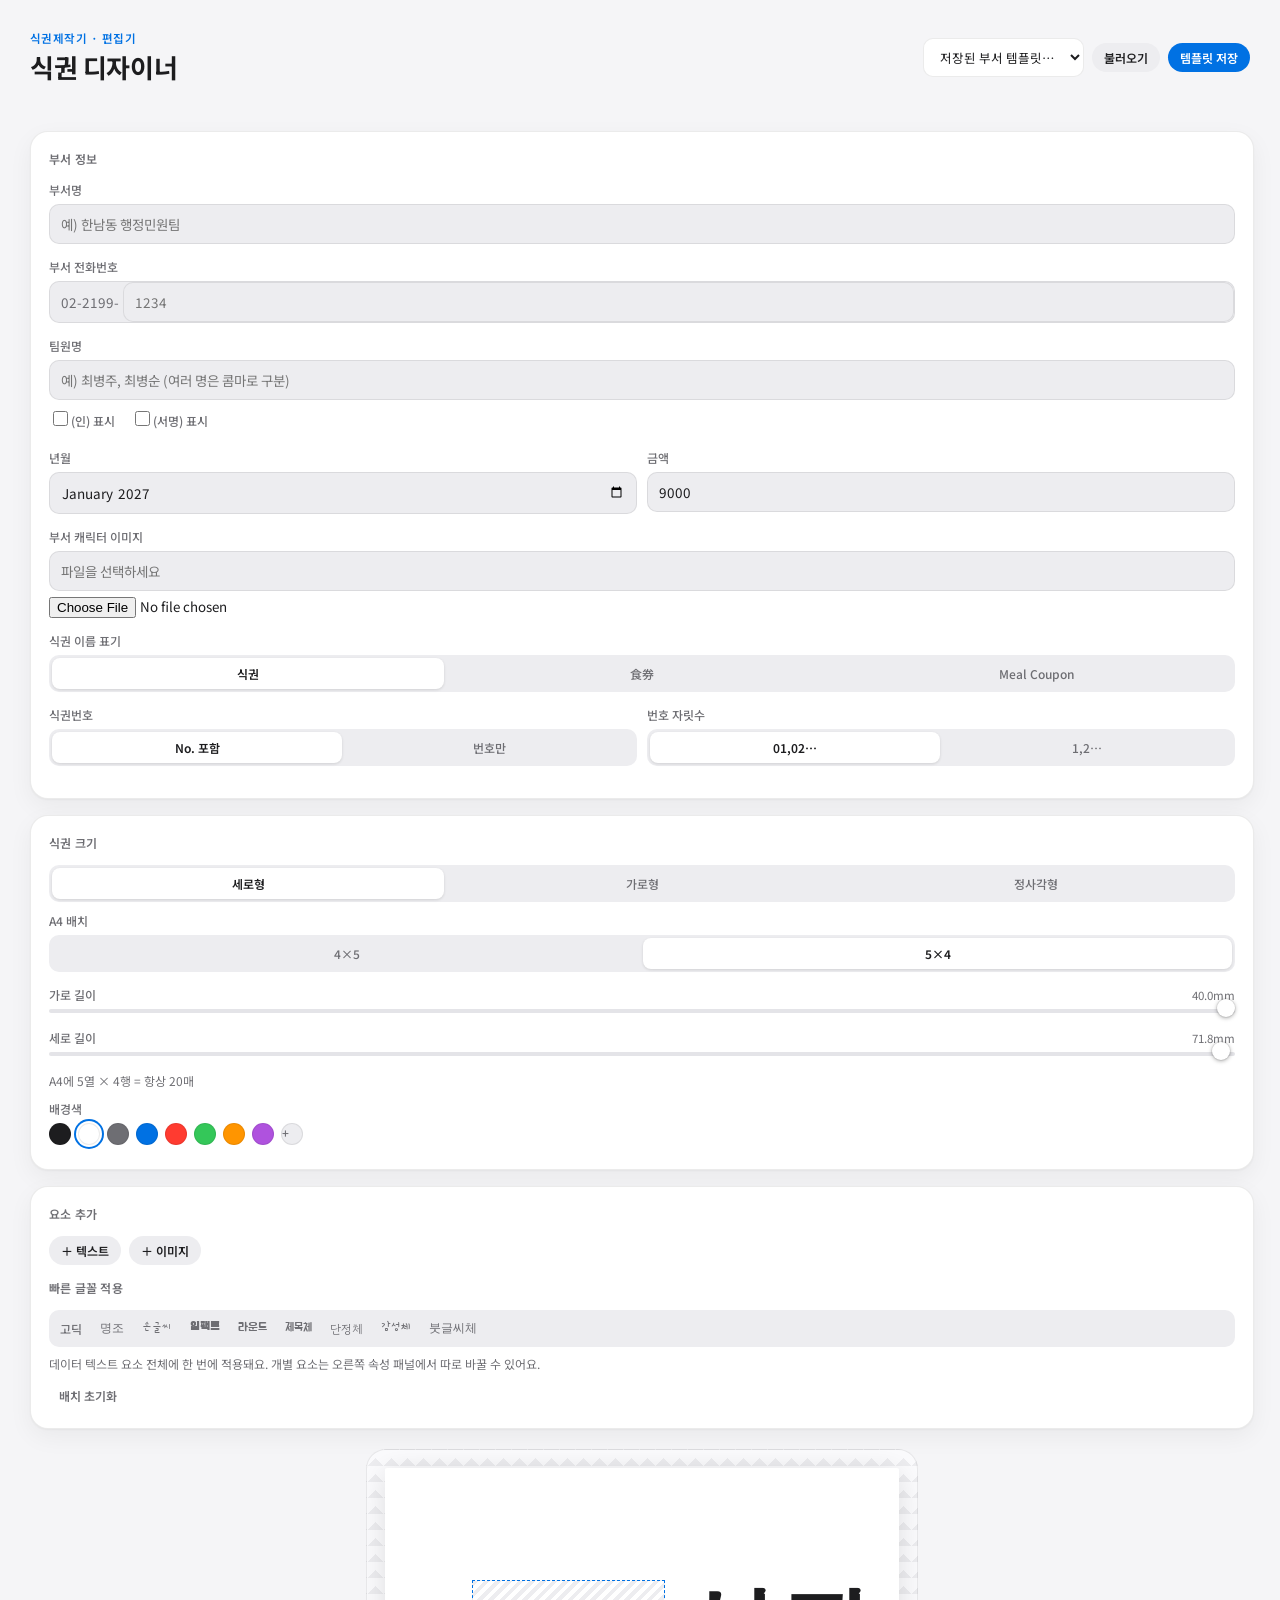
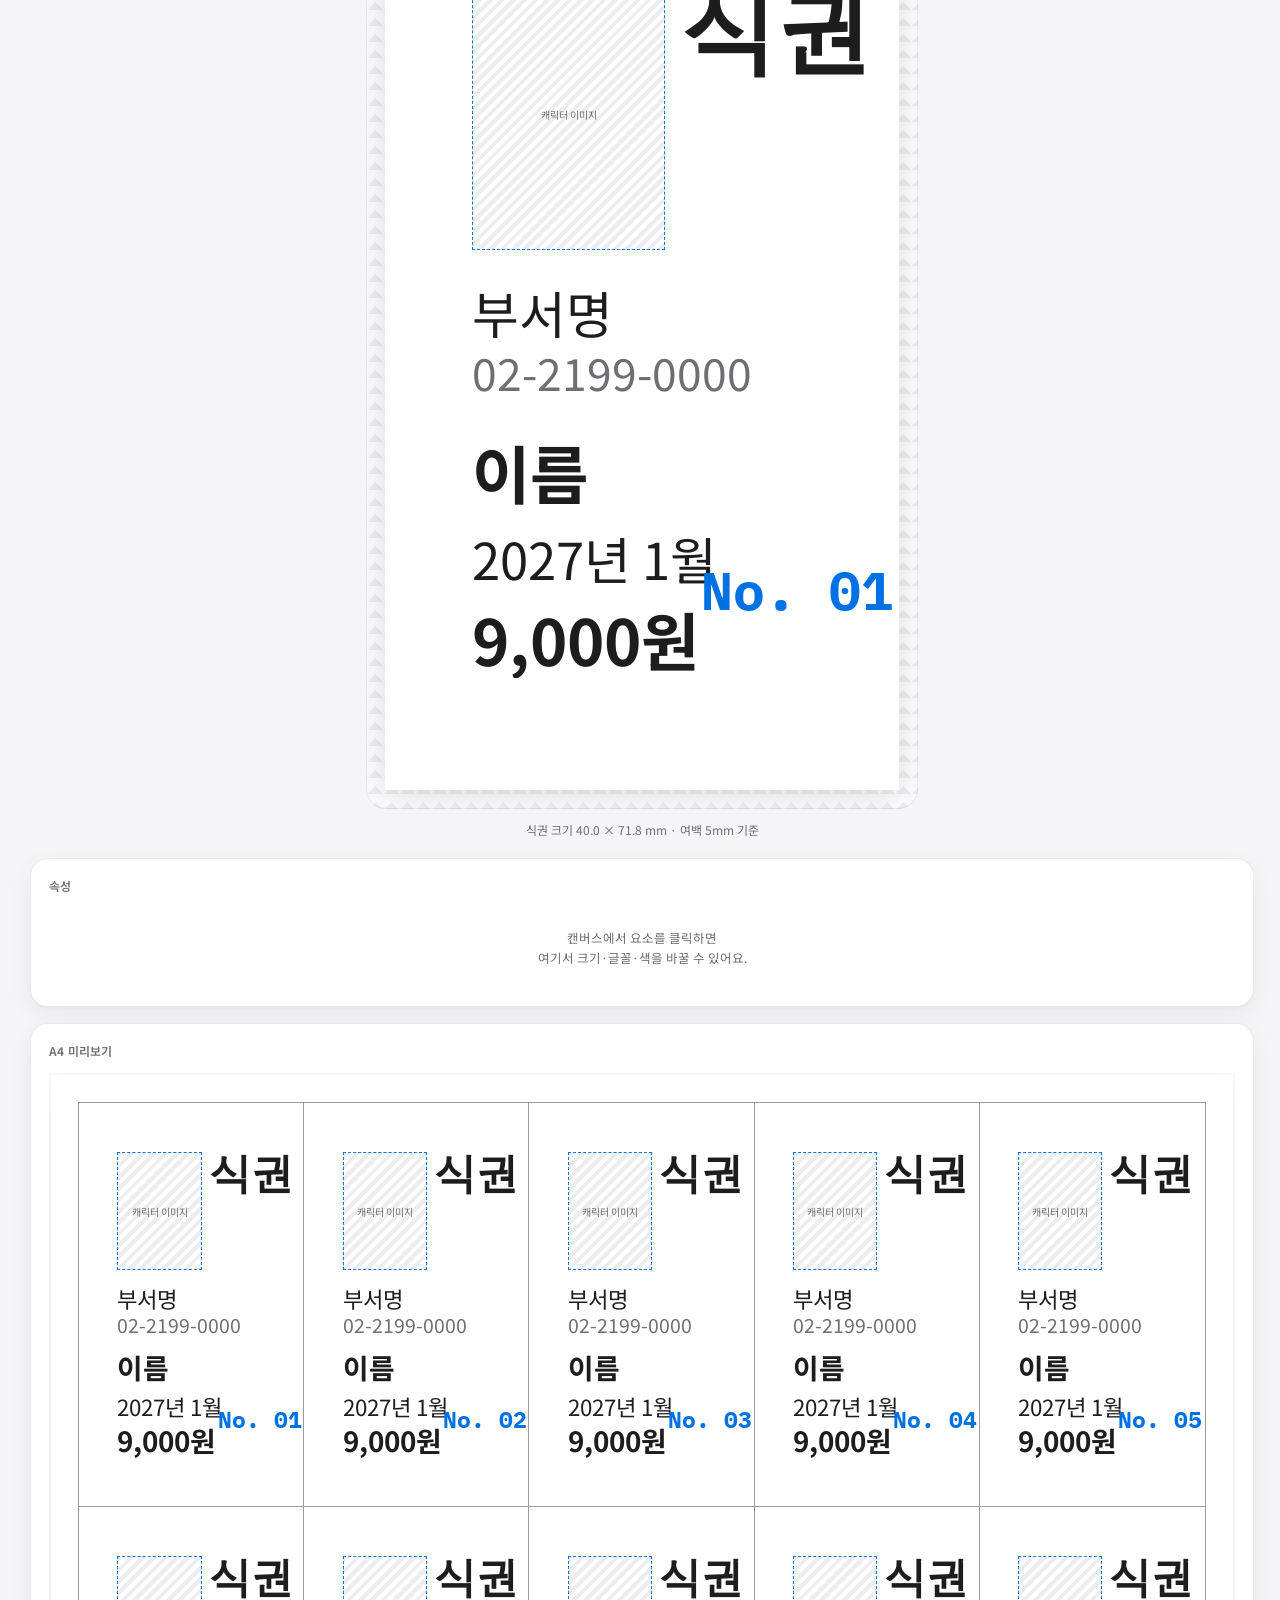
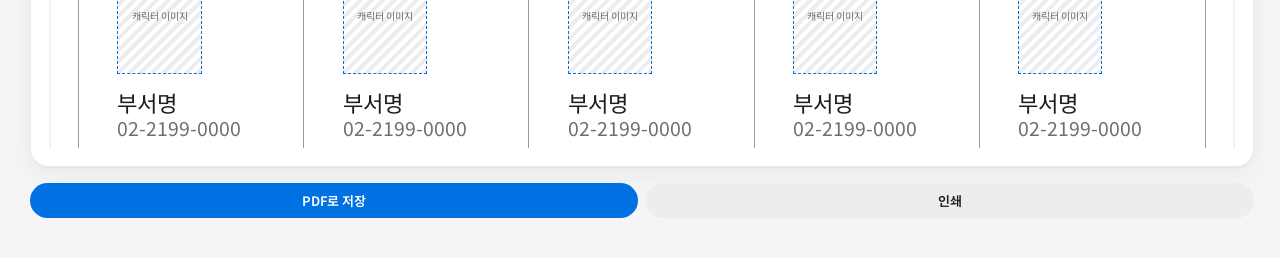
==== coupon-editor/index.html @ 990ec453 "Rename editor_6.html to coupon-editor/index.html" ====
<title>식권 디자이너</title>
<style>
  :root{
    --bg:#F5F5F7;
    --surface:#FFFFFF;
    --surface-2:#FBFBFD;
    --fill:#EDEDF0;
    --fill-2:#E4E4E8;
    --text:#1D1D1F;
    --text-secondary:#6E6E73;
    --border:rgba(0,0,0,0.08);
    --accent:#0071E3;
    --accent-2:#0077ED;
    --danger:#FF3B30;
    --canvas-bg:#FFFFFF;
    --shadow-card: 0 1px 2px rgba(0,0,0,.04), 0 8px 24px rgba(0,0,0,.05);
    --shadow-canvas: 0 4px 30px rgba(0,0,0,.12);
  }
  @media (prefers-color-scheme: dark){
    :root:not([data-theme="light"]){
      --bg:#000000; --surface:#1C1C1E; --surface-2:#161618;
      --fill:#2C2C2E; --fill-2:#3A3A3C;
      --text:#F5F5F7; --text-secondary:#98989D;
      --border:rgba(255,255,255,0.1);
      --accent:#2997FF; --accent-2:#409CFF;
      --canvas-bg:#F4F1E4;
      --shadow-card: 0 1px 2px rgba(0,0,0,.3), 0 8px 24px rgba(0,0,0,.4);
      --shadow-canvas: 0 4px 30px rgba(0,0,0,.5);
    }
  }
  :root[data-theme="dark"]{
    --bg:#000000; --surface:#1C1C1E; --surface-2:#161618;
    --fill:#2C2C2E; --fill-2:#3A3A3C;
    --text:#F5F5F7; --text-secondary:#98989D;
    --border:rgba(255,255,255,0.1);
    --accent:#2997FF; --accent-2:#409CFF;
    --canvas-bg:#F4F1E4;
    --shadow-card: 0 1px 2px rgba(0,0,0,.3), 0 8px 24px rgba(0,0,0,.4);
    --shadow-canvas: 0 4px 30px rgba(0,0,0,.5);
  }
  *{ box-sizing:border-box; }
  body{
    background:var(--bg); color:var(--text);
    font-family:-apple-system,BlinkMacSystemFont,"SF Pro Text","Apple SD Gothic Neo","Noto Sans KR",sans-serif;
    font-size:14px; -webkit-font-smoothing:antialiased;
  }
  button{ font-family:inherit; cursor:pointer; border:none; background:none; color:inherit; }
  input, select{ font-family:inherit; }
  ::selection{ background:var(--accent); color:#fff; }

  .app{ max-width:1360px; margin:0 auto; padding:22px 22px 32px; }

  .topbar{
    display:flex; align-items:center; justify-content:space-between;
    gap:16px; flex-wrap:wrap; padding-bottom:20px; margin-bottom:26px;
  }
  .brandline .kicker{
    font-size:11.5px; font-weight:600; letter-spacing:.04em; color:var(--accent); text-transform:uppercase;
  }
  .brandline h1{
    font-size:26px; margin:2px 0 0; font-weight:700; letter-spacing:-0.015em;
  }
  .tpl-controls{ display:flex; gap:8px; align-items:center; flex-wrap:wrap; }
  .tpl-controls select{
    border:1px solid var(--border); background:var(--surface); color:var(--text);
    border-radius:10px; padding:8px 12px; font-size:12.5px;
  }

  .btn{
    border-radius:980px; padding:8px 16px; font-size:13px; font-weight:600;
    background:var(--fill); color:var(--text); transition:opacity .15s, background .15s;
  }
  .btn:hover{ background:var(--fill-2); }
  .btn.primary{ background:var(--accent); color:#fff; }
  .btn.primary:hover{ background:var(--accent-2); }
  .btn.small{ padding:6px 12px; font-size:12px; }
  .btn.subtle{ background:transparent; color:var(--text-secondary); padding:6px 10px; }
  .btn.subtle:hover{ color:var(--text); background:var(--fill); }

  .layout{
    display:grid; grid-template-columns: 264px 1fr 480px; gap:20px; align-items:start;
  }
  @media (max-width: 1280px){ .layout{ grid-template-columns:1fr; } }

  .panel{
    background:var(--surface); border:1px solid var(--border); border-radius:18px;
    padding:18px; box-shadow:var(--shadow-card);
  }
  .panel + .panel{ margin-top:16px; }
  .panel h2{
    font-size:12px; letter-spacing:.02em; color:var(--text-secondary);
    margin:0 0 14px; font-weight:600;
  }
  .field{ margin-bottom:14px; }
  .field:last-child{ margin-bottom:0; }
  .field label{ display:block; font-size:12px; color:var(--text-secondary); margin-bottom:6px; font-weight:500; }
  .field .row-label{ display:flex; justify-content:space-between; align-items:baseline; }
  .field .row-label span.val{ font-size:11.5px; color:var(--text-secondary); font-variant-numeric:tabular-nums; }

  .field input[type=text], .field input[type=number], .field input[type=month], .field select{
    width:100%; border:1px solid var(--border); background:var(--fill);
    color:var(--text); border-radius:10px; padding:9px 11px; font-size:13.5px;
    outline:none;
  }
  .field input:focus, .field select:focus{ box-shadow:0 0 0 3px color-mix(in srgb, var(--accent) 30%, transparent); border-color:var(--accent); }
  .field input[type=color]{
    width:100%; height:34px; border:1px solid var(--border); border-radius:10px; padding:3px; background:var(--fill);
  }
  .field-row{ display:flex; gap:10px; }
  .field-row .field{ flex:1; }

  .phone-input{ display:flex; align-items:center; border:1px solid var(--border); background:var(--fill); border-radius:10px; overflow:hidden; }
  .phone-input .prefix{ padding:9px 4px 9px 11px; color:var(--text-secondary); font-size:13.5px; white-space:nowrap; }
  .phone-input input{ border:none; background:transparent; padding:9px 11px 9px 2px; font-size:13.5px; color:var(--text); outline:none; width:100%; }

  input[type=range]{
    -webkit-appearance:none; appearance:none; width:100%; height:4px; border-radius:2px;
    background:var(--fill-2); accent-color:var(--accent); margin:6px 0 2px;
  }
  input[type=range]::-webkit-slider-thumb{
    -webkit-appearance:none; width:18px; height:18px; border-radius:50%;
    background:#fff; box-shadow:0 1px 4px rgba(0,0,0,.35), 0 0 0 1px rgba(0,0,0,.06);
    cursor:pointer; margin-top:-7px;
  }
  input[type=range]::-moz-range-thumb{
    width:18px; height:18px; border-radius:50%; background:#fff; border:none;
    box-shadow:0 1px 4px rgba(0,0,0,.35), 0 0 0 1px rgba(0,0,0,.06); cursor:pointer;
  }

  .segmented{ display:inline-flex; background:var(--fill); border-radius:10px; padding:3px; gap:2px; width:100%; }
  .segmented .seg{
    flex:1; text-align:center; padding:7px 8px; border-radius:8px; font-size:12px;
    color:var(--text-secondary); font-weight:500; white-space:nowrap; cursor:pointer;
  }
  .checkbox-label{
    display:flex; align-items:center; gap:6px; font-size:12.5px; color:var(--text-secondary); cursor:pointer;
  }
  .checkbox-label input{ accent-color:var(--accent); width:15px; height:15px; cursor:pointer; }

  .swatch-row{ display:flex; gap:7px; flex-wrap:wrap; }
  .swatch{
    width:22px; height:22px; border-radius:50%; padding:0; cursor:pointer;
    border:1px solid var(--border); position:relative; flex-shrink:0;
  }
  .swatch.selected{ box-shadow:0 0 0 2px var(--surface), 0 0 0 4px var(--accent); }
  .swatch-transparent{
    background:
      linear-gradient(45deg, var(--fill-2) 25%, transparent 25%, transparent 75%, var(--fill-2) 75%) 0 0/10px 10px,
      linear-gradient(45deg, var(--fill-2) 25%, transparent 25%, transparent 75%, var(--fill-2) 75%) 5px 5px/10px 10px,
      var(--surface);
  }
  .swatch-more{
    display:flex; align-items:center; justify-content:center; background:var(--fill);
    color:var(--text-secondary); font-size:15px; font-weight:600; overflow:hidden;
  }
  .swatch-more input[type=color]{ position:absolute; inset:0; opacity:0; cursor:pointer; width:100%; height:100%; }
  .segmented .seg.active{ background:var(--surface); color:var(--text); font-weight:600; box-shadow:0 1px 3px rgba(0,0,0,.12); }
  .segmented.wrap{ flex-wrap:wrap; }
  .segmented.wrap .seg{ flex:none; }

  .toolbar-row{ display:flex; gap:8px; flex-wrap:wrap; margin-bottom:14px; }
  .hint{ font-size:12px; color:var(--text-secondary); line-height:1.5; margin:8px 0 0; }

  /* canvas area */
  .canvas-wrap{ display:flex; flex-direction:column; align-items:center; gap:12px; }
  .canvas-outer{
    background:
      linear-gradient(45deg, var(--fill) 25%, transparent 25%) -8px 0/16px 16px,
      linear-gradient(-45deg, var(--fill) 25%, transparent 25%) -8px 0/16px 16px,
      var(--surface-2);
    border:1px solid var(--border); border-radius:20px; padding:18px;
    display:flex; align-items:center; justify-content:center;
    overflow:auto; max-width:100%; min-height:260px;
  }
  .ticket-canvas{
    position:relative; background:var(--canvas-bg);
    box-shadow:var(--shadow-canvas); border-radius:2px;
  }
  .el{
    position:absolute; user-select:none; cursor:grab;
  }
  .el.dragging{ cursor:grabbing; }
  .el.selected .el-inner{ outline:2px solid var(--accent); outline-offset:1px; }
  /* The selected element's button overlay sits on top of everything at the same
     box position — pointer-events:none on the box itself lets clicks fall through
     to the real element underneath (so dragging/selecting still works), while each
     small button re-enables its own hit area. */
  .selection-overlay{ pointer-events:none; cursor:default; }
  .selection-overlay > *{ pointer-events:auto; }
  .el-inner{
    position:absolute; inset:0; overflow:hidden;
    display:flex; white-space:pre-wrap; word-break:break-word;
  }
  .el .resize-handle{
    position:absolute; right:-6px; bottom:-6px; width:13px; height:13px;
    border-radius:50%; background:var(--accent); border:2px solid #fff;
    cursor:nwse-resize;
  }
  .el .del-btn{
    position:absolute; top:-26px; right:-8px; width:22px; height:22px;
    border-radius:50%; background:var(--danger); color:#fff; font-size:13px;
    display:flex; align-items:center; justify-content:center; cursor:pointer; line-height:1;
    box-shadow:0 1px 4px rgba(0,0,0,.3); z-index:5;
  }
  .el .crop-btn{
    position:absolute; top:-26px; left:-8px; width:24px; height:24px;
    border-radius:50%; background:var(--surface); color:var(--text);
    box-shadow:0 1px 4px rgba(0,0,0,.3), 0 0 0 1px var(--border);
    display:flex; align-items:center; justify-content:center; cursor:pointer; z-index:5;
  }
  .el .layer-btn{
    position:absolute; bottom:-26px; width:22px; height:22px;
    border-radius:50%; background:var(--surface); color:var(--text);
    box-shadow:0 1px 4px rgba(0,0,0,.3), 0 0 0 1px var(--border);
    display:flex; align-items:center; justify-content:center; cursor:pointer; z-index:5; font-size:11px;
  }
  .el .layer-btn.front{ left:-8px; }
  .el .layer-btn.back{ left:20px; }
  .el-shape-circle{ border-radius:50%; }
  .el-img-placeholder{
    background:repeating-linear-gradient(135deg, var(--fill), var(--fill) 4px, transparent 4px, transparent 8px);
    border:1.5px dashed var(--accent);
    align-items:center; justify-content:center; text-align:center;
    font-size:10px; color:var(--text-secondary);
  }
  .el img{ width:100%; height:100%; object-fit:cover; pointer-events:none; }

  .size-note{ font-size:12px; color:var(--text-secondary); font-variant-numeric:tabular-nums; }

  .props-empty{ color:var(--text-secondary); font-size:12.5px; line-height:1.6; text-align:center; padding:20px 4px; }

  .right-col{ display:flex; flex-direction:column; gap:16px; }
  .right-col .panel + .panel{ margin-top:0; }
  .a4-mini-wrap{
    display:flex; flex-direction:column; align-items:center; gap:16px;
    max-height:75vh; overflow:auto; padding:2px;
  }
  .a4-mini-block{ display:flex; flex-direction:column; align-items:center; gap:6px; flex-shrink:0; }
  .a4-mini-label{
    font-size:11.5px; color:var(--text-secondary); font-weight:600;
    text-align:center;
  }
  .a4-page-mini{ background:var(--canvas-bg); border-radius:2px; position:relative; box-shadow:var(--shadow-canvas); flex-shrink:0; }
  .mini-ticket{ position:absolute; outline:1px solid #9a9a9a; }

  .context-menu{
    position:fixed; z-index:999; background:var(--surface); border:1px solid var(--border);
    border-radius:12px; box-shadow:var(--shadow-card); padding:5px; min-width:140px;
    display:none;
  }
  .context-menu .item{
    padding:8px 12px; border-radius:8px; font-size:13px; color:var(--text);
    display:flex; align-items:center; justify-content:space-between; gap:10px;
  }
  .context-menu .item:hover{ background:var(--fill); }
  .context-menu .item.danger{ color:var(--danger); }
  .context-menu .item .kbd{ font-size:11px; color:var(--text-secondary); }

  .crop-backdrop{
    display:none; position:fixed; inset:0; background:rgba(0,0,0,0.55);
    z-index:2000; align-items:center; justify-content:center;
  }
  .crop-backdrop.open{ display:flex; }
  .crop-modal{
    background:var(--surface); border-radius:16px; padding:20px; width:min(560px, 92vw);
    box-shadow:var(--shadow-card);
  }
  .crop-modal h3{ margin:0 0 4px; font-size:16px; }
  .crop-hint{ margin:0 0 14px; font-size:12.5px; color:var(--text-secondary); }
  .crop-stage{
    position:relative; margin:0 auto; background:#111; border-radius:8px; overflow:hidden;
    max-width:100%; user-select:none;
  }
  .crop-stage img{ display:block; width:100%; height:100%; user-select:none; -webkit-user-drag:none; pointer-events:none; }
  .crop-rect{
    position:absolute; box-shadow:0 0 0 9999px rgba(0,0,0,0.55); border:1.5px solid #fff;
    cursor:move; box-sizing:border-box;
  }
  .crop-handle{
    position:absolute; width:14px; height:14px; background:#fff; border:1.5px solid var(--accent, #0071E3);
    border-radius:50%; box-sizing:border-box;
  }
  .crop-handle[data-corner="nw"]{ left:-7px; top:-7px; cursor:nwse-resize; }
  .crop-handle[data-corner="ne"]{ right:-7px; top:-7px; cursor:nesw-resize; }
  .crop-handle[data-corner="sw"]{ left:-7px; bottom:-7px; cursor:nesw-resize; }
  .crop-handle[data-corner="se"]{ right:-7px; bottom:-7px; cursor:nwse-resize; }
  .crop-actions{ display:flex; justify-content:flex-end; gap:8px; margin-top:16px; }


</style>
<link rel="stylesheet" href="https://fonts.googleapis.com/css2?family=Noto+Serif+KR:wght@500;700&family=Noto+Sans+KR:wght@400;500;700&family=IBM+Plex+Mono:wght@400;500;600;700&family=Gaegu:wght@400;700&family=Black+Han+Sans&family=Jua&family=Do+Hyeon&family=Gowun+Dodum&family=Gamja+Flower&family=Song+Myung&display=swap">

<div class="app">

  <div class="topbar">
    <div class="brandline">
      <div class="kicker">식권제작기 · 편집기</div>
      <h1>식권 디자이너</h1>
    </div>
    <div class="tpl-controls">
      <select id="tplSelect"><option value="">저장된 부서 템플릿…</option></select>
      <button class="btn small" id="loadTplBtn">불러오기</button>
      <button class="btn small primary" id="saveTplBtn">템플릿 저장</button>
    </div>
  </div>

  <div class="layout">

    <!-- LEFT -->
    <div class="left-col">

      <div class="panel">
        <h2>부서 정보</h2>
        <div class="field">
          <label>부서명</label>
          <input type="text" id="f-dept" placeholder="예) 한남동 행정민원팀">
        </div>
        <div class="field">
          <label>부서 전화번호</label>
          <div class="phone-input">
            <span class="prefix">02-2199-</span>
            <input type="text" id="f-phone" placeholder="1234" maxlength="6">
          </div>
        </div>
        <div class="field">
          <label>팀원명</label>
          <input type="text" id="f-name" placeholder="예) 최병주, 최병순 (여러 명은 콤마로 구분)" style="margin-bottom:8px;">
          <div style="display:flex; gap:16px;">
            <label class="checkbox-label"><input type="checkbox" id="f-mark-in">(인) 표시</label>
            <label class="checkbox-label"><input type="checkbox" id="f-mark-sign">(서명) 표시</label>
          </div>
        </div>
        <div class="field-row">
          <div class="field">
            <label>년월</label>
            <input type="month" id="f-yearmonth">
          </div>
          <div class="field">
            <label>금액</label>
            <input type="number" id="f-amount" step="500">
          </div>
        </div>
        <div class="field">
          <label>부서 캐릭터 이미지</label>
          <input type="text" id="f-character-name" disabled placeholder="파일을 선택하세요" style="margin-bottom:6px;">
          <input type="file" id="f-character" accept="image/*">
        </div>
        <div class="field">
          <label>식권 이름 표기</label>
          <div class="segmented" id="titlePills">
            <span class="seg" data-title="식권">식권</span>
            <span class="seg" data-title="食券">食券</span>
            <span class="seg" data-title="Meal Coupon">Meal Coupon</span>
          </div>
        </div>
        <div class="field-row">
          <div class="field">
            <label>식권번호</label>
            <div class="segmented" id="numPrefixPills">
              <span class="seg" data-val="on">No. 포함</span>
              <span class="seg" data-val="off">번호만</span>
            </div>
          </div>
          <div class="field">
            <label>번호 자릿수</label>
            <div class="segmented" id="numPadPills">
              <span class="seg" data-val="pad">01,02…</span>
              <span class="seg" data-val="plain">1,2…</span>
            </div>
          </div>
        </div>
      </div>

      <div class="panel">
        <h2>식권 크기</h2>
        <div class="segmented" id="shapePills">
          <span class="seg" data-shape="vertical">세로형</span>
          <span class="seg" data-shape="horizontal">가로형</span>
          <span class="seg" data-shape="square">정사각형</span>
        </div>
        <div class="field" style="margin-top:10px;">
          <label>A4 배치</label>
          <div class="segmented" id="gridModePills">
            <span class="seg" data-grid="4x5">4×5</span>
            <span class="seg" data-grid="5x4">5×4</span>
          </div>
        </div>
        <div class="field" style="margin-top:14px;">
          <div class="row-label"><label style="margin-bottom:0;">가로 길이</label><span class="val" id="wVal">50.0mm</span></div>
          <input type="range" id="wSlider" min="25" max="140" step="0.5">
        </div>
        <div class="field">
          <div class="row-label"><label style="margin-bottom:0;">세로 길이</label><span class="val" id="hVal">57.4mm</span></div>
          <input type="range" id="hSlider" min="25" max="160" step="0.5">
        </div>
        <p class="hint" id="gridHint"></p>
        <div class="field" style="margin-top:10px;">
          <label>배경색</label>
          <div id="bgColorPicker"></div>
        </div>
      </div>

      <div class="panel">
        <h2>요소 추가</h2>
        <div class="toolbar-row">
          <button class="btn small" id="addTextBtn">＋ 텍스트</button>
          <button class="btn small" id="addImageBtn">＋ 이미지</button>
          <input type="file" id="addImageInput" accept="image/*" style="display:none;">
        </div>
        <h2 style="margin-top:4px;">빠른 글꼴 적용</h2>
        <div class="segmented wrap" id="fontPills">
          <span class="seg" data-font="Noto Sans KR" style="font-family:'Noto Sans KR',sans-serif;">고딕</span>
          <span class="seg" data-font="Noto Serif KR" style="font-family:'Noto Serif KR',serif;">명조</span>
          <span class="seg" data-font="Gaegu" style="font-family:'Gaegu',cursive;">손글씨</span>
          <span class="seg" data-font="Black Han Sans" style="font-family:'Black Han Sans',sans-serif;">임팩트</span>
          <span class="seg" data-font="Jua" style="font-family:'Jua',sans-serif;">라운드</span>
          <span class="seg" data-font="Do Hyeon" style="font-family:'Do Hyeon',sans-serif;">제목체</span>
          <span class="seg" data-font="Gowun Dodum" style="font-family:'Gowun Dodum',sans-serif;">단정체</span>
          <span class="seg" data-font="Gamja Flower" style="font-family:'Gamja Flower',cursive;">감성체</span>
          <span class="seg" data-font="Song Myung" style="font-family:'Song Myung',serif;">붓글씨체</span>
        </div>
        <p class="hint">데이터 텍스트 요소 전체에 한 번에 적용돼요. 개별 요소는 오른쪽 속성 패널에서 따로 바꿀 수 있어요.</p>
        <button class="btn subtle small" id="resetBtn" style="margin-top:8px;">배치 초기화</button>
      </div>

    </div>

    <!-- CENTER -->
    <div class="canvas-wrap">
      <div class="canvas-outer" id="canvasOuter">
        <div class="ticket-canvas" id="ticketCanvas"></div>
      </div>
      <div class="size-note" id="sizeNote"></div>
    </div>

    <!-- RIGHT -->
    <div class="right-col">
      <div class="panel" id="propsPanel">
        <h2>속성</h2>
        <div class="props-empty" id="propsEmpty">캔버스에서 요소를 클릭하면<br>여기서 크기·글꼴·색을 바꿀 수 있어요.</div>
        <div id="propsBody" style="display:none;"></div>
      </div>

      <div class="panel">
        <h2 id="a4Heading">A4 미리보기</h2>
        <div class="a4-mini-wrap" id="a4MiniWrap"></div>
      </div>

      <div style="display:flex; gap:8px;">
        <button class="btn primary" id="pdfBtn" style="flex:1;">PDF로 저장</button>
        <button class="btn" id="printBtn" style="flex:1;">인쇄</button>
      </div>
    </div>

  </div>

</div>

<div class="context-menu" id="ctxMenu">
  <div class="item danger" id="ctxDelete"><span>요소 삭제</span><span class="kbd">Delete</span></div>
</div>

<div class="crop-backdrop" id="cropBackdrop">
  <div class="crop-modal">
    <h3>이미지 자르기</h3>
    <p class="crop-hint">원하는 영역을 드래그해서 옮기거나, 모서리를 끌어 크기를 조절하세요.</p>
    <div class="crop-stage" id="cropStage">
      <img id="cropImg" alt="">
      <div class="crop-rect" id="cropRect">
        <div class="crop-handle" data-corner="nw"></div>
        <div class="crop-handle" data-corner="ne"></div>
        <div class="crop-handle" data-corner="sw"></div>
        <div class="crop-handle" data-corner="se"></div>
      </div>
    </div>
    <div class="crop-actions">
      <button class="btn" id="cropCancelBtn">취소</button>
      <button class="btn primary" id="cropApplyBtn">적용</button>
    </div>
  </div>
</div>

<script>
(function(){
  "use strict";

  var PX_PER_MM = 96/25.4;
  var EDIT_ZOOM = 3.4;
  var MARGIN_MM = 5;
  var PAGE_W = 210, PAGE_H = 297;
  var USABLE_W = PAGE_W - MARGIN_MM*2;
  var USABLE_H = PAGE_H - MARGIN_MM*2;

  // Every shape's grid multiplies out to exactly 20 tickets per A4 sheet —
  // that count never changes, only how the 20 cells are arranged. Horizontal
  // tickets print on a landscape sheet, so its grid is sized against the
  // landscape usable area (287 x 200mm) rather than the portrait one.
  // Every shape always holds exactly 20 tickets per A4 sheet, but the 20 cells can be
  // arranged either 4 columns × 5 rows or 5 columns × 4 rows — user-chosen per shape,
  // with a shape-appropriate default (a tall ticket reads better in a 5×4 spread; a
  // wide one in 4×5).
  function defaultGridMode(shape){ return shape === 'vertical' ? '5x4' : '4x5'; }
  function gridFor(shape, mode){
    var m = mode || defaultGridMode(shape);
    return m === '5x4' ? { cols:5, rows:4 } : { cols:4, rows:5 };
  }
  function maxSizeFor(shape, mode){
    var g = gridFor(shape, mode);
    var landscape = shape === 'horizontal';
    var uW = landscape ? (PAGE_H - MARGIN_MM*2) : USABLE_W;
    var uH = landscape ? (PAGE_W - MARGIN_MM*2) : USABLE_H;
    var maxW = uW / g.cols, maxH = uH / g.rows;
    if(shape === 'square'){ var side = Math.min(maxW, maxH); return { w:side, h:side }; }
    return { w:maxW, h:maxH };
  }
  var SIZE_PRESETS = {
    vertical: maxSizeFor('vertical'),
    horizontal: maxSizeFor('horizontal'),
    square: maxSizeFor('square')
  };

  var FONT_STACK = {
    "Noto Sans KR": "'Noto Sans KR', sans-serif",
    "Noto Serif KR": "'Noto Serif KR', serif",
    "Gaegu": "'Gaegu', cursive",
    "Black Han Sans": "'Black Han Sans', sans-serif",
    "Jua": "'Jua', sans-serif",
    "Do Hyeon": "'Do Hyeon', sans-serif",
    "Gowun Dodum": "'Gowun Dodum', sans-serif",
    "Gamja Flower": "'Gamja Flower', cursive",
    "Song Myung": "'Song Myung', serif",
    "IBM Plex Mono": "'IBM Plex Mono', monospace"
  };
  // Display label + font-selector option order for the fonts above (IBM Plex Mono is
  // used only for the ticket number and isn't offered here — see the filter below).
  var FONT_LABELS = {
    "Noto Sans KR": "고딕체", "Noto Serif KR": "명조체", "Gaegu": "손글씨체",
    "Black Han Sans": "임팩트체", "Jua": "라운드체", "Do Hyeon": "제목체",
    "Gowun Dodum": "단정체", "Gamja Flower": "감성체", "Song Myung": "붓글씨체"
  };

  var measureCtx = document.createElement('canvas').getContext('2d');
  function measureTextWidthPx(text, refPx, fontFamily, bold){
    measureCtx.font = (bold ? 'bold ' : '') + refPx + 'px ' + fontFamily;
    return measureCtx.measureText(text || '').width || 1;
  }

  // Sample text used only to size each default data box snugly around its
  // content — real values are usually close to this length, and the user can
  // still drag to resize afterward.
  var SAMPLE_TEXT = {
    dept: '마케팅팀', phone: '02-2199-1234', name: '김하늘 (서명)',
    yearMonth: '2026년 9월', amount: '9,000원', title: 'Meal Coupon', number: 'No. 01'
  };

  function uid(){ return 'e' + Math.random().toString(36).slice(2,9); }

  function defaultTemplate(){
    return [
      { id:uid(), dataKey:'character', type:'image', fx:.06, fy:.06, fw:.50, fh:.34 },
      { id:uid(), dataKey:'title', type:'text', fx:.60, fy:.05, fw:.36, fh:.15, bold:true, align:'left', fontFamily:'Noto Serif KR', color:'var(--text)' },
      { id:uid(), dataKey:'dept', type:'text', fx:.06, fy:.44, fw:.90, fh:.08, bold:false, align:'left', fontFamily:'Noto Sans KR', color:'var(--text)' },
      { id:uid(), dataKey:'phone', type:'text', fx:.06, fy:.52, fw:.90, fh:.07, bold:false, align:'left', fontFamily:'Noto Sans KR', color:'var(--text-secondary)' },
      { id:uid(), dataKey:'name', type:'text', fx:.06, fy:.63, fw:.56, fh:.10, bold:true, align:'left', fontFamily:'Noto Sans KR', color:'var(--text)' },
      { id:uid(), dataKey:'yearMonth', type:'text', fx:.06, fy:.75, fw:.56, fh:.08, bold:false, align:'left', fontFamily:'Noto Sans KR', color:'var(--text)' },
      { id:uid(), dataKey:'amount', type:'text', fx:.06, fy:.84, fw:.56, fh:.10, bold:true, align:'left', fontFamily:'Noto Sans KR', color:'var(--text)' },
      { id:uid(), dataKey:'number', type:'text', fx:.64, fy:.72, fw:.32, fh:.22, bold:true, align:'center', fontFamily:'IBM Plex Mono', color:'var(--accent)' }
    ];
  }

  // Shrinks a text element's box width back down to snugly fit its own current
  // content at its current (height-derived) font size — same math as toMM's default-
  // template fit, reused after a shape switch so a box that used to hug its text
  // doesn't end up stretched into empty space just because the ticket got scaled.
  function refitTextBoxWidth(el){
    if(el.type !== 'text') return;
    var text = resolveContent(el, {});
    if(!text) return;
    var fam = FONT_STACK[el.fontFamily] || FONT_STACK['Noto Sans KR'];
    var fontPx = (el.h * PX_PER_MM) * 0.8;
    var measured = measureTextWidthPx(text, fontPx, fam, el.bold);
    var fitWmm = (measured / 0.94) / PX_PER_MM;
    el.w = Math.max(8, Math.min(fitWmm, state.ticketW - el.x));
  }

  // Default layout keeps this much clear space from every ticket edge — clamped down
  // for a very small ticket so the inset can never eat the whole box.
  var TICKET_INNER_MARGIN_MM = 5;
  function toMM(elements, w, h){
    var mx = Math.min(TICKET_INNER_MARGIN_MM, w/4);
    var my = Math.min(TICKET_INNER_MARGIN_MM, h/4);
    var iw = w - mx*2, ih = h - my*2;
    return elements.map(function(e){
      var c = Object.assign({}, e);
      if (typeof c.fx === 'number'){
        c.x = mx + c.fx*iw; c.y = my + c.fy*ih; c.w = c.fw*iw; c.h = c.fh*ih;
        delete c.fx; delete c.fy; delete c.fw; delete c.fh;

        // Default boxes are drawn generously wide so nothing clips — shrink
        // each one back down to roughly hug its typical text instead of
        // leaving a big empty gap to the right of short content.
        if(c.type === 'text' && c.dataKey && SAMPLE_TEXT[c.dataKey]){
          var fam = FONT_STACK[c.fontFamily] || FONT_STACK['Noto Sans KR'];
          var fontPx = (c.h * PX_PER_MM) * 0.8;
          var measured = measureTextWidthPx(SAMPLE_TEXT[c.dataKey], fontPx, fam, c.bold);
          var fitWmm = (measured / 0.94) / PX_PER_MM;
          c.w = Math.max(8, Math.min(fitWmm, w - c.x));
        }
      }
      return c;
    });
  }

  function nextYM(){
    var d = new Date(); d.setMonth(d.getMonth()+1);
    return d.getFullYear() + '-' + String(d.getMonth()+1).padStart(2,'0');
  }
  function formatYM(ym){
    if(!ym) return '';
    var parts = ym.split('-');
    if(parts.length<2) return ym;
    return parts[0] + '년 ' + parseInt(parts[1],10) + '월';
  }
  function formatAmount(n){ return (Number(n)||0).toLocaleString('ko-KR') + '원'; }

  var state = {
    shape: 'vertical',
    gridMode: defaultGridMode('vertical'),
    ticketW: SIZE_PRESETS.vertical.w,
    ticketH: SIZE_PRESETS.vertical.h,
    bgColor: '#FFFFFF',
    data: {
      dept:'', phone:'', name:'', yearMonth: nextYM(),
      amount: 9000, title:'식권', characterSrc: null, nameMark: null,
      numberShowPrefix: true, numberPad: true
    },
    elements: [],
    selectedId: null
  };
  state.elements = toMM(defaultTemplate(), state.ticketW, state.ticketH);

  function formatNumber(n){
    var text = state.data.numberPad ? String(n).padStart(2,'0') : String(n);
    return state.data.numberShowPrefix ? ('No. ' + text) : text;
  }

  // Comma-separated names each get their own 20-ticket A4 sheet.
  function getNames(){
    var arr = (state.data.name || '').split(',').map(function(s){ return s.trim(); }).filter(Boolean);
    return arr.length ? arr : [''];
  }

  // The untouched, full source image behind an element — before any crop is
  // baked on top of it. Character-slot images live in state.data.characterSrc;
  // freely-added images carry their own src.
  function originalImageSrc(el){
    if(el.dataKey === 'character') return state.data.characterSrc;
    return el.src || null;
  }

  // The image actually shown for an element — the baked crop if one exists,
  // otherwise the untouched original.
  function resolveContent(el, opts){
    if(el.type === 'image'){
      return el.croppedSrc || originalImageSrc(el);
    }
    if(el.dataKey === 'dept') return state.data.dept || '부서명';
    if(el.dataKey === 'phone') return '02-2199-' + (state.data.phone || '0000');
    if(el.dataKey === 'name'){
      var raw = (opts && opts.name != null) ? opts.name : getNames()[0];
      var base = raw || '이름';
      return state.data.nameMark ? (base + ' (' + state.data.nameMark + ')') : base;
    }
    if(el.dataKey === 'yearMonth') return formatYM(state.data.yearMonth);
    if(el.dataKey === 'amount') return formatAmount(state.data.amount);
    if(el.dataKey === 'title') return state.data.title;
    if(el.dataKey === 'number') return formatNumber((opts && opts.number) || 1);
    return el.text || '텍스트';
  }

  var PT_PER_MM = 2.8346;
  // Text fills its own frame: font size is derived straight from the box's
  // width and height (in real, physical px) — resize the box with the mouse
  // and the text grows or shrinks to match, capped so it never overflows either side.
  function fitFontSizePx(el, text){
    var boxWpx = el.w * PX_PER_MM;
    var boxHpx = el.h * PX_PER_MM;
    var fam = FONT_STACK[el.fontFamily] || FONT_STACK['Noto Sans KR'];
    var REF = 100;
    var measured = measureTextWidthPx(text, REF, fam, el.bold);
    var byWidth = REF * (boxWpx * 0.94) / measured;
    var byHeight = boxHpx * 0.8;
    return Math.max(6, Math.min(400, Math.min(byWidth, byHeight)));
  }
  // Font size must scale with the same px-per-mm factor as box position/size,
  // so proportions match exactly between the edit canvas, the mini A4 preview and print.
  function fontSizeCss(el, opts, text){
    var px = fitFontSizePx(el, text);
    if(opts.unit === 'mm') return (px * 0.75) + 'pt';
    return ((px * opts.scale) / PX_PER_MM) + 'px';
  }

  // ---------- rendering ----------
  function buildElNode(el, opts, zIndex){
    var node = document.createElement('div');
    node.className = 'el';
    node.dataset.id = el.id;

    function unitVal(v){ return opts.unit === 'mm' ? (v + 'mm') : (v*opts.scale + 'px'); }
    node.style.left = unitVal(el.x);
    node.style.top = unitVal(el.y);
    node.style.width = unitVal(el.w);
    node.style.height = unitVal(el.h);
    // Stacking order follows the element's position in state.elements (앞으로/뒤로 buttons
    // reorder that array) — always, selected or not, so clicking those buttons has a
    // visible effect right away instead of the selected element already sitting pinned
    // on top regardless of order. Its control buttons stay reachable a different way:
    // see buildSelectionOverlay, appended last so it's never covered.
    if(opts.interactive) node.style.zIndex = String(zIndex || 1);

    // Content (text/image/shape) lives in an inner box that clips to the element's
    // bounds; the outer .el stays overflow:visible so the crop/delete/layer buttons,
    // which sit outside that box, are never clipped away and unclickable.
    var inner = document.createElement('div');
    inner.className = 'el-inner';
    node.appendChild(inner);

    if(el.type === 'text'){
      var textContent = resolveContent(el, opts);
      inner.style.fontFamily = FONT_STACK[el.fontFamily] || FONT_STACK['Noto Sans KR'];
      inner.style.fontSize = fontSizeCss(el, opts, textContent);
      inner.style.fontWeight = el.bold ? '700' : '400';
      inner.style.color = el.color || 'var(--text)';
      // .el-inner is a row-direction flex box: justify-content moves the text horizontally
      // along that row (this is what left/center/right actually needs), while
      // align-items only controls vertical centering — align-items alone (the old
      // code) never moved anything left-to-right, which is why alignment looked broken.
      inner.style.justifyContent = el.align === 'center' ? 'center' : el.align === 'right' ? 'flex-end' : 'flex-start';
      inner.style.alignItems = 'center';
      inner.style.textAlign = el.align || 'left';
      inner.style.lineHeight = '1.1';
      inner.textContent = textContent;
    } else if(el.type === 'image'){
      var src = resolveContent(el, opts);
      if(src){
        var img = document.createElement('img');
        img.src = src;
        img.draggable = false;
        // A crop is baked into its own image (see openCropModal/applyCrop) at the
        // exact region the user chose, so it's always shown whole (contain) here —
        // resizing this box afterward only scales that fixed result, never cuts
        // into it further the way fitting a *frame* around an image used to.
        img.style.objectFit = 'contain';
        inner.appendChild(img);
      } else {
        inner.classList.add('el-img-placeholder');
        inner.textContent = el.dataKey === 'character' ? '캐릭터 이미지' : '이미지';
      }
    } else if(el.type === 'shape'){
      inner.style.background = el.fill && el.fill !== 'transparent' ? el.fill : 'transparent';
      inner.style.border = (el.strokeWidth||1.5) + 'px solid ' + (el.stroke || 'var(--accent)');
      if(el.shapeKind === 'circle') inner.classList.add('el-shape-circle');
      if(el.hint && opts.interactive){
        inner.style.alignItems = 'center'; inner.style.justifyContent = 'center';
        inner.style.fontSize = '9px'; inner.style.color = 'var(--text-secondary)';
        inner.style.pointerEvents = 'none';
        var hintSpan = document.createElement('span');
        hintSpan.style.pointerEvents = 'none';
        hintSpan.textContent = el.hint;
        inner.appendChild(hintSpan);
        inner.style.pointerEvents = '';
      }
    }

    if(opts.interactive){
      if(el.id === state.selectedId) node.classList.add('selected');
      node.addEventListener('pointerdown', function(ev){ startDrag(ev, el); });
      node.addEventListener('click', function(ev){ ev.stopPropagation(); selectElement(el.id); });
      node.addEventListener('contextmenu', function(ev){
        ev.preventDefault(); ev.stopPropagation();
        selectElement(el.id);
        openContextMenu(ev.clientX, ev.clientY);
      });

    }
    return node;
  }

  // The selected element's resize/delete/layer/crop buttons, as their own overlay
  // positioned exactly over that element — appended as the LAST child of the canvas
  // (see renderEditCanvas) so it always paints on top, no matter where the element
  // itself sits in front-to-back order. That keeps the buttons reachable while still
  // letting "맨 앞으로 / 맨 뒤로" actually change what's visibly on top.
  function buildSelectionOverlay(el, opts){
    var node = document.createElement('div');
    node.className = 'el selection-overlay';
    node.style.zIndex = '1000';
    function unitVal(v){ return opts.unit === 'mm' ? (v + 'mm') : (v*opts.scale + 'px'); }
    node.style.left = unitVal(el.x);
    node.style.top = unitVal(el.y);
    node.style.width = unitVal(el.w);
    node.style.height = unitVal(el.h);

    var handle = document.createElement('div');
    handle.className = 'resize-handle';
    handle.addEventListener('pointerdown', function(ev){ ev.stopPropagation(); startResize(ev, el); });
    node.appendChild(handle);

    // Every button below sits on top of the element's own drag area, so its
    // 'pointerdown' must stop right here — otherwise that pointerdown first
    // bubbles up to node's own listener and starts a drag (which fully rebuilds
    // the canvas mid-click, right out from under the button), and the button's
    // own 'click' never gets to do its job.
    var del = document.createElement('div');
    del.className = 'del-btn'; del.textContent = '×'; del.title = '삭제';
    del.addEventListener('pointerdown', function(ev){ ev.stopPropagation(); });
    del.addEventListener('click', function(ev){ ev.stopPropagation(); deleteElement(el.id); });
    node.appendChild(del);

    var frontBtn = document.createElement('div');
    frontBtn.className = 'layer-btn front'; frontBtn.title = '맨 앞으로';
    frontBtn.innerHTML = '<svg width="12" height="12" viewBox="0 0 24 24" fill="none" stroke="currentColor" stroke-width="2.4" stroke-linecap="round" stroke-linejoin="round"><path d="M12 19V5"/><path d="M5 12l7-7 7 7"/></svg>';
    frontBtn.addEventListener('pointerdown', function(ev){ ev.stopPropagation(); });
    frontBtn.addEventListener('click', function(ev){ ev.stopPropagation(); bringToFront(el.id); });
    node.appendChild(frontBtn);

    var backBtn = document.createElement('div');
    backBtn.className = 'layer-btn back'; backBtn.title = '맨 뒤로';
    backBtn.innerHTML = '<svg width="12" height="12" viewBox="0 0 24 24" fill="none" stroke="currentColor" stroke-width="2.4" stroke-linecap="round" stroke-linejoin="round"><path d="M12 5v14"/><path d="M5 12l7 7 7-7"/></svg>';
    backBtn.addEventListener('pointerdown', function(ev){ ev.stopPropagation(); });
    backBtn.addEventListener('click', function(ev){ ev.stopPropagation(); sendToBack(el.id); });
    node.appendChild(backBtn);

    if(el.type === 'image' && originalImageSrc(el)){
      var cropBtn = document.createElement('div');
      cropBtn.className = 'crop-btn';
      cropBtn.title = el.croppedSrc ? '다시 자르기' : '이미지 자르기';
      cropBtn.innerHTML = '<svg width="13" height="13" viewBox="0 0 24 24" fill="none" stroke="currentColor" stroke-width="2.4" stroke-linecap="round"><path d="M6 2v14a2 2 0 0 0 2 2h14"/><path d="M18 22V8a2 2 0 0 0-2-2H2"/></svg>';
      cropBtn.addEventListener('pointerdown', function(ev){ ev.stopPropagation(); });
      cropBtn.addEventListener('click', function(ev){ ev.stopPropagation(); openCropModal(el); });
      node.appendChild(cropBtn);
    }
    return node;
  }

  function computeGrid(w, h){
    var g = gridFor(state.shape, state.gridMode);
    var cols = g.cols, rows = g.rows;
    var offX = (USABLE_W - cols*w) / 2;
    var offY = (USABLE_H - rows*h) / 2;
    return { cols:cols, rows:rows, offX:offX, offY:offY, count: cols*rows };
  }

  // 가로형은 낱장이 넓고 짧아서, 세워 든 A4보다 눕힌(가로) A4에 90도 돌려 채우면
  // 낭비되는 여백 없이 정확히 20매가 들어간다. 다른 판형은 세로 A4를 그대로 쓴다.
  function pageLayout(){
    // Horizontal tickets are already wider than tall (5x4 grid), so on a
    // landscape sheet they sit in their natural orientation — no rotation needed.
    var landscape = state.shape === 'horizontal';
    var pageW = landscape ? PAGE_H : PAGE_W;
    var pageH = landscape ? PAGE_W : PAGE_H;
    var usableW = pageW - MARGIN_MM*2;
    var usableH = pageH - MARGIN_MM*2;
    var g = gridFor(state.shape, state.gridMode);
    var cols = g.cols, rows = g.rows;
    var cellW = state.ticketW, cellH = state.ticketH;
    var offX = (usableW - cols*cellW) / 2;
    var offY = (usableH - rows*cellH) / 2;
    return { landscape:landscape, pageW:pageW, pageH:pageH, cols:cols, rows:rows, cellW:cellW, cellH:cellH, offX:offX, offY:offY, rotate:false, count:cols*rows };
  }

  // 가로형 식권은 폭이 넓어서 고정 배율(3.4배)로는 편집 영역보다 커져 왼쪽으로 잘려
  // 보였다 — 실제로 쓸 수 있는 폭에 맞춰 배율을 낮춰서 항상 전체가 한 화면에 보이게 한다.
  var MAX_EDIT_ZOOM = 3.4, MIN_EDIT_ZOOM = 1.3;
  var OUTER_PAD_PX = 36; // .canvas-outer's 18px padding on each side
  function fitEditZoom(){
    var outer = document.getElementById('canvasOuter');
    var availW = (outer.clientWidth || 0) - OUTER_PAD_PX;
    if(availW <= 0) return MAX_EDIT_ZOOM;
    var fit = availW / (state.ticketW * PX_PER_MM);
    return Math.max(MIN_EDIT_ZOOM, Math.min(MAX_EDIT_ZOOM, fit));
  }

  function renderEditCanvas(opts){
    opts = opts || {};
    var canvas = document.getElementById('ticketCanvas');
    EDIT_ZOOM = fitEditZoom();
    var scale = PX_PER_MM * EDIT_ZOOM;
    canvas.style.width = (state.ticketW*scale) + 'px';
    canvas.style.height = (state.ticketH*scale) + 'px';
    canvas.style.background = state.bgColor || '#fff';
    canvas.innerHTML = '';
    var selectedEl = null;
    state.elements.forEach(function(el, idx){
      canvas.appendChild(buildElNode(el, {unit:'px', scale:scale, interactive:true}, idx+1));
      if(el.id === state.selectedId) selectedEl = el;
    });
    if(selectedEl){
      canvas.appendChild(buildSelectionOverlay(selectedEl, {unit:'px', scale:scale}));
    }

    document.getElementById('sizeNote').textContent =
      '식권 크기 ' + state.ticketW.toFixed(1) + ' × ' + state.ticketH.toFixed(1) + ' mm · 여백 ' + MARGIN_MM + 'mm 기준';
    document.getElementById('wVal').textContent = state.ticketW.toFixed(1) + 'mm';
    document.getElementById('hVal').textContent = state.ticketH.toFixed(1) + 'mm';

    var g = computeGrid(state.ticketW, state.ticketH);
    document.getElementById('gridHint').textContent = 'A4에 ' + g.cols + '열 × ' + g.rows + '행 = 항상 20매';

    // Rebuilding the props panel destroys and recreates its <input type="color">,
    // which closes the browser's native color picker mid-pick. Skip that rebuild
    // while the picker is still open (opts.skipProps) and only do it once it's done.
    if(!opts.skipProps){ renderProps(); renderBgColorPicker(); }
    renderA4Mini();
  }

  // Fill the available column width so the A4 sheet reads clearly instead of
  // sitting in a small box — height then follows from the page's own portrait
  // or landscape proportions rather than being capped independently.
  function renderA4Mini(){
    var L = pageLayout();
    var names = getNames();
    var wrap = document.getElementById('a4MiniWrap');
    var boxW = wrap.clientWidth || 340;
    // scale here is CSS px per mm, chosen so the page is exactly boxW wide (mini.style.width
    // below is L.pageW*scale, i.e. must equal boxW). Dividing by PX_PER_MM too — as this used
    // to — left the whole preview rendering at roughly 1/3.8 of the intended size.
    var scale = boxW / L.pageW;
    wrap.innerHTML = '';

    document.getElementById('a4Heading').textContent =
      names.length > 1 ? ('A4 미리보기 · ' + names.length + '명, 총 ' + names.length + '장') : 'A4 미리보기';

    names.forEach(function(personName, pageIdx){
      var block = document.createElement('div');
      block.className = 'a4-mini-block';
      if(names.length > 1 || personName){
        var label = document.createElement('div');
        label.className = 'a4-mini-label';
        label.textContent = names.length > 1
          ? ((pageIdx+1) + '/' + names.length + ' · ' + (personName || '이름 없음'))
          : (personName || '이름');
        block.appendChild(label);
      }
      var mini = document.createElement('div');
      mini.className = 'a4-page-mini';
      mini.style.width = (L.pageW*scale) + 'px';
      mini.style.height = (L.pageH*scale) + 'px';

      for(var r=0; r<L.rows; r++){
        for(var c=0; c<L.cols; c++){
          var n = r*L.cols + c + 1;
          var leftMM = MARGIN_MM + L.offX + c*L.cellW;
          var topMM = MARGIN_MM + L.offY + r*L.cellH;
          var outer = document.createElement('div');
          outer.className = 'mini-ticket';
          outer.style.left = (leftMM*scale) + 'px';
          outer.style.top = (topMM*scale) + 'px';
          outer.style.width = (L.cellW*scale) + 'px';
          outer.style.height = (L.cellH*scale) + 'px';
          outer.style.background = state.bgColor || '#fff';
          var inner = outer;
          if(L.rotate){
            inner = document.createElement('div');
            inner.style.position = 'absolute';
            inner.style.left = '50%'; inner.style.top = '50%';
            inner.style.width = (state.ticketW*scale) + 'px';
            inner.style.height = (state.ticketH*scale) + 'px';
            inner.style.transform = 'translate(-50%,-50%) rotate(90deg)';
            outer.appendChild(inner);
          }
          state.elements.forEach(function(el){
            inner.appendChild(buildElNode(el, {unit:'px', scale:scale, interactive:false, number:n, name:personName}));
          });
          mini.appendChild(outer);
        }
      }
      block.appendChild(mini);
      wrap.appendChild(block);
    });
  }

  // One physical A4 page for one person's 20 tickets, with `name` fixed for
  // every ticket on it. Comma-separated names become one page each.
  function buildOnePrintPage(L, personName, isLast){
    var page = document.createElement('div');
    page.style.position = 'relative';
    page.style.width = L.pageW + 'mm';
    page.style.height = L.pageH + 'mm';
    page.style.background = '#fff';
    if(!isLast) page.style.pageBreakAfter = 'always';

    for(var r=0; r<L.rows; r++){
      for(var c=0; c<L.cols; c++){
        var n = r*L.cols + c + 1;
        var leftMM = MARGIN_MM + L.offX + c*L.cellW;
        var topMM = MARGIN_MM + L.offY + r*L.cellH;
        var outer = document.createElement('div');
        outer.style.position = 'absolute';
        outer.style.left = leftMM + 'mm';
        outer.style.top = topMM + 'mm';
        outer.style.width = L.cellW + 'mm';
        outer.style.height = L.cellH + 'mm';
        outer.style.background = state.bgColor || '#fff';
        // Cut guide — a real line printed at each ticket's edge (outline, so it
        // doesn't add to the box's own size or shift anything inside it).
        outer.style.outline = '0.15mm solid #999';
        outer.style.outlineOffset = '-0.075mm';
        var inner = outer;
        if(L.rotate){
          inner = document.createElement('div');
          inner.style.position = 'absolute';
          inner.style.left = '50%'; inner.style.top = '50%';
          inner.style.width = state.ticketW + 'mm';
          inner.style.height = state.ticketH + 'mm';
          inner.style.transform = 'translate(-50%,-50%) rotate(90deg)';
          outer.appendChild(inner);
        }
        state.elements.forEach(function(el){
          inner.appendChild(buildElNode(el, {unit:'mm', interactive:false, number:n, name:personName}));
        });
        page.appendChild(outer);
      }
    }
    return page;
  }

  // Artifacts render inside a sandboxed iframe, and window.print() on the
  // iframe itself is silently blocked there — nothing happens when clicked.
  // Opening the print page in a real top-level tab sidesteps that sandbox,
  // so the browser's normal print / "Save as PDF" dialog actually appears.
  var FONTS_LINK = '<link rel="stylesheet" href="https://fonts.googleapis.com/css2?family=Noto+Serif+KR:wght@500;700&family=Noto+Sans+KR:wght@400;500;700&family=IBM+Plex+Mono:wght@400;500;600;700&family=Gaegu:wght@400;700&family=Black+Han+Sans&family=Jua&family=Do+Hyeon&family=Gowun+Dodum&family=Gamja+Flower&family=Song+Myung&display=swap">';
  // Builds the shared page layout + one DOM page per name — used by both the
  // print dialog and the direct PDF download so they always match exactly.
  function buildPrintDoc(){
    var L = pageLayout();
    var names = getNames();
    var pages = names.map(function(personName, i){
      return buildOnePrintPage(L, personName, i === names.length - 1);
    });
    return { L: L, pages: pages, names: names };
  }

  function printTickets(){
    var built = buildPrintDoc();
    var pagesHTML = built.pages.map(function(p){ return p.outerHTML; }).join('');
    // buildElNode positions every element with inline left/top/width/height, but that
    // only takes effect on a div whose *position* itself is absolute — and that part
    // (.el / .el-inner / .el-shape-circle / .el-img-placeholder, plus every --variable
    // color they reference) lives only in this page's own <style>, not in the popup
    // document below. Without it every element fell back to normal document flow and
    // piled up at the top-left of its ticket — which is exactly the "위치가 다르다" bug.
    // Copying this page's real stylesheet(s) over is what makes the print/PDF layout
    // match the editor pixel-for-pixel instead of re-describing the rules by hand.
    var appStyles = Array.from(document.querySelectorAll('style')).map(function(s){ return s.outerHTML; }).join('');
    var doc = '<!doctype html><html data-theme="light"><head><meta charset="utf-8"><title>식권 인쇄</title>' + FONTS_LINK +
      appStyles +
      // Browsers strip background colors/images when printing unless explicitly
      // told to keep them — without this, every ticket's 배경색 printed as blank
      // white no matter what was chosen in the editor.
      '<style>*{box-sizing:border-box; -webkit-print-color-adjust:exact; print-color-adjust:exact; color-adjust:exact;} html,body{margin:0;padding:0;background:#fff;} ' +
      '@page{ size:A4 ' + (built.L.landscape ? 'landscape' : 'portrait') + '; margin:0; }</style></head><body>' +
      pagesHTML + '</body></html>';

    var win = window.open('', '_blank');
    if(!win){
      alert('팝업이 차단되어 인쇄 창을 열 수 없어요. 이 페이지의 팝업 차단을 해제한 뒤 다시 시도해주세요.');
      return;
    }
    win.document.open();
    win.document.write(doc);
    win.document.close();
    win.onload = function(){
      setTimeout(function(){ win.focus(); win.print(); }, 350);
    };
  }

  // ---------- PDF direct download (no print dialog) ----------
  var LIB_CACHE = {};
  function ensureLib(src, globalPath){
    var check = function(){
      return globalPath.split('.').reduce(function(o,k){ return o && o[k]; }, window);
    };
    if(check()) return Promise.resolve();
    if(LIB_CACHE[src]) return LIB_CACHE[src];
    LIB_CACHE[src] = new Promise(function(resolve, reject){
      var s = document.createElement('script');
      s.src = src;
      s.onload = function(){ resolve(); };
      s.onerror = function(){ reject(new Error('스크립트를 불러오지 못했어요: ' + src)); };
      document.head.appendChild(s);
    });
    return LIB_CACHE[src];
  }

  function downloadPdf(){
    var pdfBtn = document.getElementById('pdfBtn');
    pdfBtn.disabled = true;
    var origLabel = pdfBtn.textContent;
    pdfBtn.textContent = 'PDF 생성 중…';

    Promise.all([
      ensureLib('https://cdnjs.cloudflare.com/ajax/libs/html2canvas/1.4.1/html2canvas.min.js', 'html2canvas'),
      ensureLib('https://cdnjs.cloudflare.com/ajax/libs/jspdf/2.5.1/jspdf.umd.min.js', 'jspdf.jsPDF')
    ]).then(function(){
      var built = buildPrintDoc();
      var host = document.createElement('div');
      // Rendered off-screen (not display:none — html2canvas needs real layout)
      // in the SAME document so it inherits the editor's own loaded fonts/CSS.
      host.style.position = 'fixed';
      host.style.left = '-99999px';
      host.style.top = '0';
      host.style.background = '#fff';
      document.body.appendChild(host);
      built.pages.forEach(function(p){ host.appendChild(p); });

      var orientation = built.L.landscape ? 'landscape' : 'portrait';
      var pdf = new window.jspdf.jsPDF({ orientation: orientation, unit: 'mm', format: 'a4' });

      var chain = Promise.resolve();
      built.pages.forEach(function(page, i){
        chain = chain.then(function(){
          return window.html2canvas(page, { scale: 3, useCORS: true, backgroundColor: '#ffffff' });
        }).then(function(canvas){
          var imgData = canvas.toDataURL('image/jpeg', 0.95);
          if(i > 0) pdf.addPage('a4', orientation);
          pdf.addImage(imgData, 'JPEG', 0, 0, built.L.pageW, built.L.pageH);
        });
      });
      return chain.then(function(){
        document.body.removeChild(host);
        pdf.save((state.data.dept || '식권') + '.pdf');
      }).catch(function(err){
        if(host.parentNode) document.body.removeChild(host);
        throw err;
      });
    }).catch(function(err){
      console.error(err);
      alert('PDF 생성에 실패했어요. 인터넷 연결을 확인한 뒤 다시 시도해주세요.');
    }).then(function(){
      pdfBtn.disabled = false;
      pdfBtn.textContent = origLabel;
    });
  }

  // ---------- drag / resize ----------
  var dragCtx = null;
  function startDrag(ev, el){
    ev.preventDefault();
    pushUndo(); lastProppedId = el.id;
    selectElement(el.id);
    dragCtx = { id: el.id, mode:'move', startX: ev.clientX, startY: ev.clientY, origX: el.x, origY: el.y };
    document.addEventListener('pointermove', onDragMove);
    document.addEventListener('pointerup', onDragEnd);
  }
  function startResize(ev, el){
    ev.preventDefault();
    pushUndo(); lastProppedId = el.id;
    selectElement(el.id);
    dragCtx = { id: el.id, mode:'resize', startX: ev.clientX, startY: ev.clientY, origW: el.w, origH: el.h };
    document.addEventListener('pointermove', onDragMove);
    document.addEventListener('pointerup', onDragEnd);
  }
  function onDragMove(ev){
    if(!dragCtx) return;
    var scale = PX_PER_MM * EDIT_ZOOM;
    var dxPx = ev.clientX - dragCtx.startX;
    var dyPx = ev.clientY - dragCtx.startY;
    var dxMM = dxPx / scale;
    var dyMM = dyPx / scale;
    var el = state.elements.find(function(e){ return e.id === dragCtx.id; });
    if(!el) return;
    if(dragCtx.mode === 'move'){
      el.x = clamp(dragCtx.origX + dxMM, 0, state.ticketW - el.w);
      el.y = clamp(dragCtx.origY + dyMM, 0, state.ticketH - el.h);
    } else if(dragCtx.mode === 'resize'){
      el.w = clamp(dragCtx.origW + dxMM, 4, state.ticketW - el.x);
      el.h = clamp(dragCtx.origH + dyMM, 4, state.ticketH - el.y);
    }
    renderEditCanvas();
  }
  function onDragEnd(){
    dragCtx = null;
    document.removeEventListener('pointermove', onDragMove);
    document.removeEventListener('pointerup', onDragEnd);
  }
  function clamp(v, min, max){ return Math.max(min, Math.min(max, v)); }

  // ---------- crop modal ----------
  // Lets the user pick exactly which rectangle of the ORIGINAL image to keep —
  // unlike the old pan/zoom crop, resizing the element's frame afterward never
  // changes what's inside the crop, because the result is baked once into its
  // own image (el.croppedSrc) at the source's full resolution.
  var cropCtx = null; // { el, natW, natH, dispW, dispH }
  var cropDrag = null; // { mode:'move'|'resize', corner, startX, startY, rect:{x,y,w,h} }
  var CROP_STAGE_MAX = 480;

  function currentCropRectPx(){
    var r = document.getElementById('cropRect');
    return { x: parseFloat(r.style.left), y: parseFloat(r.style.top), w: parseFloat(r.style.width), h: parseFloat(r.style.height) };
  }
  function setCropRectPx(rect){
    var r = document.getElementById('cropRect');
    r.style.left = rect.x + 'px'; r.style.top = rect.y + 'px';
    r.style.width = rect.w + 'px'; r.style.height = rect.h + 'px';
  }

  function openCropModal(el){
    var src = originalImageSrc(el);
    if(!src) return;
    var img = new Image();
    img.onload = function(){
      cropCtx = { el: el, natW: img.naturalWidth, natH: img.naturalHeight };
      var scale = Math.min(CROP_STAGE_MAX / img.naturalWidth, CROP_STAGE_MAX / img.naturalHeight, 1);
      cropCtx.dispW = Math.round(img.naturalWidth * scale);
      cropCtx.dispH = Math.round(img.naturalHeight * scale);

      var stage = document.getElementById('cropStage');
      stage.style.width = cropCtx.dispW + 'px';
      stage.style.height = cropCtx.dispH + 'px';
      var cropImgEl = document.getElementById('cropImg');
      cropImgEl.src = src;

      // Start from the element's saved crop, if it has one; otherwise suggest
      // a centered region matching the element box's own aspect ratio.
      var rect;
      if(el.cropRect){
        rect = {
          x: el.cropRect.x0 * cropCtx.dispW, y: el.cropRect.y0 * cropCtx.dispH,
          w: (el.cropRect.x1 - el.cropRect.x0) * cropCtx.dispW, h: (el.cropRect.y1 - el.cropRect.y0) * cropCtx.dispH
        };
      } else {
        var boxAR = el.w / el.h;
        var stageAR = cropCtx.dispW / cropCtx.dispH;
        var w, h;
        if(boxAR > stageAR){ w = cropCtx.dispW; h = w / boxAR; } else { h = cropCtx.dispH; w = h * boxAR; }
        w = Math.min(w, cropCtx.dispW); h = Math.min(h, cropCtx.dispH);
        rect = { x: (cropCtx.dispW - w)/2, y: (cropCtx.dispH - h)/2, w: w, h: h };
      }
      setCropRectPx(rect);

      document.getElementById('cropBackdrop').classList.add('open');
    };
    img.onerror = function(){ alert('이미지를 불러오지 못했어요.'); };
    img.src = src;
  }

  function closeCropModal(){
    document.getElementById('cropBackdrop').classList.remove('open');
    cropCtx = null; cropDrag = null;
  }

  function applyCrop(){
    if(!cropCtx) return;
    var rect = currentCropRectPx();
    var x0 = rect.x / cropCtx.dispW, y0 = rect.y / cropCtx.dispH;
    var x1 = (rect.x + rect.w) / cropCtx.dispW, y1 = (rect.y + rect.h) / cropCtx.dispH;

    var sx = x0 * cropCtx.natW, sy = y0 * cropCtx.natH;
    var sw = (x1 - x0) * cropCtx.natW, sh = (y1 - y0) * cropCtx.natH;

    var canvas = document.createElement('canvas');
    canvas.width = Math.max(1, Math.round(sw));
    canvas.height = Math.max(1, Math.round(sh));
    var ctx = canvas.getContext('2d');
    var img = document.getElementById('cropImg');
    ctx.drawImage(img, sx, sy, sw, sh, 0, 0, canvas.width, canvas.height);

    pushUndo();
    var el = cropCtx.el;
    el.croppedSrc = canvas.toDataURL('image/png');
    el.cropRect = { x0:x0, y0:y0, x1:x1, y1:y1 };
    closeCropModal();
    renderEditCanvas();
  }

  document.getElementById('cropCancelBtn').addEventListener('click', closeCropModal);
  document.getElementById('cropApplyBtn').addEventListener('click', applyCrop);
  document.getElementById('cropBackdrop').addEventListener('pointerdown', function(ev){
    if(ev.target.id === 'cropBackdrop') closeCropModal();
  });

  document.getElementById('cropRect').addEventListener('pointerdown', function(ev){
    if(ev.target.dataset && ev.target.dataset.corner) return; // handled below
    ev.preventDefault(); ev.stopPropagation();
    cropDrag = { mode:'move', startX: ev.clientX, startY: ev.clientY, rect: currentCropRectPx() };
    document.addEventListener('pointermove', onCropDragMove);
    document.addEventListener('pointerup', onCropDragEnd);
  });
  Array.from(document.querySelectorAll('.crop-handle')).forEach(function(h){
    h.addEventListener('pointerdown', function(ev){
      ev.preventDefault(); ev.stopPropagation();
      cropDrag = { mode:'resize', corner: h.dataset.corner, startX: ev.clientX, startY: ev.clientY, rect: currentCropRectPx() };
      document.addEventListener('pointermove', onCropDragMove);
      document.addEventListener('pointerup', onCropDragEnd);
    });
  });
  function onCropDragMove(ev){
    if(!cropDrag || !cropCtx) return;
    var dx = ev.clientX - cropDrag.startX, dy = ev.clientY - cropDrag.startY;
    var r0 = cropDrag.rect, W = cropCtx.dispW, H = cropCtx.dispH;
    var MIN = 24;
    if(cropDrag.mode === 'move'){
      setCropRectPx({
        x: clamp(r0.x + dx, 0, W - r0.w), y: clamp(r0.y + dy, 0, H - r0.h),
        w: r0.w, h: r0.h
      });
    } else {
      var x0 = r0.x, y0 = r0.y, x1 = r0.x + r0.w, y1 = r0.y + r0.h;
      var c = cropDrag.corner;
      if(c === 'nw'){ x0 = clamp(r0.x + dx, 0, x1 - MIN); y0 = clamp(r0.y + dy, 0, y1 - MIN); }
      else if(c === 'ne'){ x1 = clamp(r0.x + r0.w + dx, x0 + MIN, W); y0 = clamp(r0.y + dy, 0, y1 - MIN); }
      else if(c === 'sw'){ x0 = clamp(r0.x + dx, 0, x1 - MIN); y1 = clamp(r0.y + r0.h + dy, y0 + MIN, H); }
      else if(c === 'se'){ x1 = clamp(r0.x + r0.w + dx, x0 + MIN, W); y1 = clamp(r0.y + r0.h + dy, y0 + MIN, H); }
      setCropRectPx({ x:x0, y:y0, w:x1-x0, h:y1-y0 });
    }
  }
  function onCropDragEnd(){
    cropDrag = null;
    document.removeEventListener('pointermove', onCropDragMove);
    document.removeEventListener('pointerup', onCropDragEnd);
  }

  // ---------- undo (Ctrl+Z) ----------
  var undoStack = [];
  var MAX_UNDO = 60;
  var lastProppedId = null;
  function snapshotState(){
    return {
      shape: state.shape, gridMode: state.gridMode, ticketW: state.ticketW, ticketH: state.ticketH,
      bgColor: state.bgColor, selectedId: state.selectedId,
      elements: JSON.parse(JSON.stringify(state.elements))
    };
  }
  function pushUndo(){
    undoStack.push(snapshotState());
    if(undoStack.length > MAX_UNDO) undoStack.shift();
  }
  function undo(){
    if(!undoStack.length) return;
    var prev = undoStack.pop();
    state.shape = prev.shape; state.gridMode = prev.gridMode; state.ticketW = prev.ticketW; state.ticketH = prev.ticketH;
    state.bgColor = prev.bgColor; state.selectedId = prev.selectedId; state.elements = prev.elements;
    var max = maxSizeFor(state.shape, state.gridMode);
    wSlider.min = 10; wSlider.max = max.w; wSlider.value = state.ticketW;
    hSlider.min = 10; hSlider.max = max.h; hSlider.value = state.ticketH;
    Array.from(document.getElementById('shapePills').children).forEach(function(p){ p.classList.toggle('active', p.dataset.shape === state.shape); });
    Array.from(document.getElementById('gridModePills').children).forEach(function(p){ p.classList.toggle('active', p.dataset.grid === state.gridMode); });
    lastProppedId = null;
    renderEditCanvas();
  }

  function selectElement(id){
    state.selectedId = id; renderEditCanvas();
  }
  function deleteElement(id){
    pushUndo();
    state.elements = state.elements.filter(function(e){ return e.id !== id; });
    state.selectedId = null; renderEditCanvas();
  }
  function bringToFront(id){
    var idx = state.elements.findIndex(function(e){ return e.id === id; });
    if(idx < 0 || idx === state.elements.length-1) return;
    pushUndo();
    var el = state.elements.splice(idx, 1)[0];
    state.elements.push(el);
    renderEditCanvas();
  }
  function sendToBack(id){
    var idx = state.elements.findIndex(function(e){ return e.id === id; });
    if(idx <= 0) return;
    pushUndo();
    var el = state.elements.splice(idx, 1)[0];
    state.elements.unshift(el);
    renderEditCanvas();
  }

  document.getElementById('ticketCanvas').addEventListener('click', function(){
    state.selectedId = null; renderEditCanvas();
  });
  document.getElementById('ticketCanvas').addEventListener('contextmenu', function(ev){
    if(ev.target.id === 'ticketCanvas') ev.preventDefault();
  });

  // ---------- context menu ----------
  var ctxMenu = document.getElementById('ctxMenu');
  function openContextMenu(x, y){
    ctxMenu.style.display = 'block';
    var mw = ctxMenu.offsetWidth || 150, mh = ctxMenu.offsetHeight || 44;
    ctxMenu.style.left = Math.min(x, window.innerWidth - mw - 8) + 'px';
    ctxMenu.style.top = Math.min(y, window.innerHeight - mh - 8) + 'px';
  }
  function closeContextMenu(){ ctxMenu.style.display = 'none'; }
  document.getElementById('ctxDelete').addEventListener('click', function(){
    if(state.selectedId) deleteElement(state.selectedId);
    closeContextMenu();
  });
  document.addEventListener('click', function(ev){
    if(!ctxMenu.contains(ev.target)) closeContextMenu();
  });
  document.addEventListener('scroll', closeContextMenu, true);

  // ---------- keyboard delete / undo ----------
  document.addEventListener('keydown', function(ev){
    var tag = (document.activeElement && document.activeElement.tagName) || '';
    var inField = (tag === 'INPUT' || tag === 'TEXTAREA' || tag === 'SELECT');
    if((ev.ctrlKey || ev.metaKey) && !ev.shiftKey && ev.key.toLowerCase() === 'z'){
      // While a text field has focus, leave Ctrl+Z to the browser's own field-level
      // undo — only handle it as "undo my last canvas edit" when nothing is focused.
      if(inField) return;
      ev.preventDefault();
      undo();
      return;
    }
    if(ev.key !== 'Delete' && ev.key !== 'Backspace') return;
    if(inField) return;
    if(!state.selectedId) return;
    ev.preventDefault();
    deleteElement(state.selectedId);
    closeContextMenu();
  });

  // ---------- properties panel ----------
  function renderProps(){
    var empty = document.getElementById('propsEmpty');
    var body = document.getElementById('propsBody');
    var el = state.elements.find(function(e){ return e.id === state.selectedId; });
    if(!el){ empty.style.display='block'; body.style.display='none'; lastProppedId = null; return; }
    // Snapshot once per "editing session" of an element — right when its panel opens —
    // rather than on every keystroke, so Ctrl+Z steps back one edit-session at a time
    // instead of one character at a time.
    if(lastProppedId !== el.id){ pushUndo(); lastProppedId = el.id; }
    empty.style.display='none'; body.style.display='block';
    body.innerHTML = '';

    function row(labelText, inputEl){
      var f = document.createElement('div'); f.className = 'field';
      var l = document.createElement('label'); l.textContent = labelText;
      f.appendChild(l); f.appendChild(inputEl); body.appendChild(f); return f;
    }

    var kindLabel = document.createElement('p');
    kindLabel.className = 'hint'; kindLabel.style.marginTop = '0';
    kindLabel.textContent = el.dataKey ? ('데이터 요소 · ' + el.dataKey) : (el.type === 'text' ? '자유 텍스트' : el.type === 'shape' ? '도형' : '이미지');
    body.appendChild(kindLabel);

    // size (mm) — every element type
    var sizeRow = document.createElement('div');
    sizeRow.className = 'field-row';
    var wWrap = document.createElement('div'); wWrap.className='field';
    var wLbl = document.createElement('label'); wLbl.textContent='가로(mm)'; wWrap.appendChild(wLbl);
    var wInp = document.createElement('input'); wInp.type='number'; wInp.step='0.5'; wInp.value = el.w.toFixed(1);
    wInp.addEventListener('input', function(){ el.w = clamp(Number(wInp.value)||el.w, 4, state.ticketW - el.x); renderEditCanvas({skipProps:true}); });
    wInp.addEventListener('change', function(){ renderEditCanvas(); });
    wWrap.appendChild(wInp); sizeRow.appendChild(wWrap);
    var hWrap = document.createElement('div'); hWrap.className='field';
    var hLbl = document.createElement('label'); hLbl.textContent='세로(mm)'; hWrap.appendChild(hLbl);
    var hInp = document.createElement('input'); hInp.type='number'; hInp.step='0.5'; hInp.value = el.h.toFixed(1);
    hInp.addEventListener('input', function(){ el.h = clamp(Number(hInp.value)||el.h, 4, state.ticketH - el.y); renderEditCanvas({skipProps:true}); });
    hInp.addEventListener('change', function(){ renderEditCanvas(); });
    hWrap.appendChild(hInp); sizeRow.appendChild(hWrap);
    body.appendChild(sizeRow);

    if(el.type === 'text'){
      if(!el.dataKey){
        var ta = document.createElement('input');
        ta.type = 'text'; ta.value = el.text || '';
        // Rebuilding the props panel on every keystroke would steal focus back to
        // <body> mid-edit — then Backspace (no longer inside a text field) would hit
        // the delete-selected-element shortcut instead of erasing a character.
        ta.addEventListener('input', function(){ el.text = ta.value; renderEditCanvas({skipProps:true}); });
        ta.addEventListener('change', function(){ renderEditCanvas(); });
        row('내용', ta);
      }
      var fontSel = document.createElement('select');
      Object.keys(FONT_STACK).filter(function(k){return k!=='IBM Plex Mono';}).forEach(function(k){
        var o = document.createElement('option'); o.value=k;
        o.textContent = FONT_LABELS[k] || k;
        o.style.fontFamily = FONT_STACK[k];
        if(el.fontFamily===k) o.selected = true;
        fontSel.appendChild(o);
      });
      fontSel.style.fontFamily = FONT_STACK[el.fontFamily] || FONT_STACK['Noto Sans KR'];
      fontSel.addEventListener('change', function(){ el.fontFamily = fontSel.value; renderEditCanvas(); });
      row('글꼴', fontSel);

      var colorPicker = buildColorPicker(el.color, function(hex, o){ el.color = hex; renderEditCanvas(o && o.live ? {skipProps:true} : undefined); });
      row('색상', colorPicker);

      var alignSel = document.createElement('select');
      ['left','center','right'].forEach(function(a){
        var o = document.createElement('option'); o.value=a; o.textContent = a==='left'?'왼쪽':a==='center'?'가운데':'오른쪽';
        if(el.align===a) o.selected=true;
        alignSel.appendChild(o);
      });
      alignSel.addEventListener('change', function(){ el.align = alignSel.value; renderEditCanvas(); });
      row('정렬', alignSel);

      var boldWrap = document.createElement('label');
      boldWrap.style.display='flex'; boldWrap.style.alignItems='center'; boldWrap.style.gap='6px'; boldWrap.style.fontSize='12.5px'; boldWrap.style.color='var(--text-secondary)';
      var boldChk = document.createElement('input');
      boldChk.type='checkbox'; boldChk.checked = !!el.bold;
      boldChk.addEventListener('change', function(){ el.bold = boldChk.checked; renderEditCanvas(); });
      boldWrap.appendChild(boldChk); boldWrap.appendChild(document.createTextNode('굵게'));
      body.appendChild(boldWrap);
    }

    if(el.type === 'shape'){
      var shapeSel = document.createElement('select');
      [['rect','사각형'],['circle','원']].forEach(function(p){
        var o=document.createElement('option'); o.value=p[0]; o.textContent=p[1];
        if(el.shapeKind===p[0]) o.selected=true;
        shapeSel.appendChild(o);
      });
      shapeSel.addEventListener('change', function(){ el.shapeKind = shapeSel.value; renderEditCanvas(); });
      row('모양', shapeSel);

      var strokePicker = buildColorPicker(el.stroke, function(hex, o){ el.stroke = hex; renderEditCanvas(o && o.live ? {skipProps:true} : undefined); });
      row('테두리 색', strokePicker);

      var fillPicker = buildColorPicker(el.fill, function(hex, o){ el.fill = hex; renderEditCanvas(o && o.live ? {skipProps:true} : undefined); }, {allowTransparent:true});
      row('채우기 색', fillPicker);
    }

    if(el.type === 'image' && el.dataKey !== 'character'){
      var imgInp = document.createElement('input');
      imgInp.type='file'; imgInp.accept='image/*';
      imgInp.addEventListener('change', function(){
        var file = imgInp.files[0]; if(!file) return;
        var reader = new FileReader();
        reader.onload = function(){
          el.src = reader.result;
          // A crop baked from the old image no longer means anything on the new one.
          delete el.croppedSrc; delete el.cropRect;
          renderEditCanvas();
        };
        reader.readAsDataURL(file);
      });
      row('이미지 교체', imgInp);
    }

    if(el.type === 'image'){
      var cropRow = document.createElement('button');
      cropRow.className = 'btn small'; cropRow.style.width = '100%';
      cropRow.textContent = el.croppedSrc ? '다시 자르기' : '이미지 자르기';
      cropRow.addEventListener('click', function(){ openCropModal(el); });
      body.appendChild(cropRow);
      if(el.croppedSrc){
        var resetCrop = document.createElement('button');
        resetCrop.className = 'btn small'; resetCrop.style.width = '100%'; resetCrop.style.marginTop = '6px';
        resetCrop.textContent = '자르기 초기화 (전체 보기)';
        resetCrop.addEventListener('click', function(){
          pushUndo();
          delete el.croppedSrc; delete el.cropRect;
          renderEditCanvas();
        });
        body.appendChild(resetCrop);
      }
    }

    var delBtn = document.createElement('button');
    delBtn.className = 'btn small'; delBtn.style.marginTop='6px'; delBtn.style.width='100%'; delBtn.textContent = '요소 삭제';
    delBtn.addEventListener('click', function(){ deleteElement(el.id); });
    body.appendChild(delBtn);
  }

  function toHex(v){
    if(!v || v.indexOf('var(')===0) return '#1d1d1f';
    return v;
  }

  var COLOR_PRESETS = ['#1D1D1F','#FFFFFF','#6E6E73','#0071E3','#FF3B30','#34C759','#FF9500','#AF52DE'];
  // Preset swatches apply instantly on click; only the "+" swatch opens the
  // native picker, so browsing colors never pops a dialog by accident.
  function buildColorPicker(value, onChange, opts){
    opts = opts || {};
    var wrap = document.createElement('div');
    wrap.className = 'swatch-row';
    var current = (value || '').toLowerCase();

    if(opts.allowTransparent){
      var t = document.createElement('button');
      t.type = 'button'; t.title = '투명';
      t.className = 'swatch swatch-transparent' + (current === 'transparent' ? ' selected' : '');
      t.addEventListener('click', function(){ onChange('transparent'); });
      wrap.appendChild(t);
    }

    COLOR_PRESETS.forEach(function(hex){
      var sw = document.createElement('button');
      sw.type = 'button'; sw.title = hex;
      sw.className = 'swatch' + (current === hex.toLowerCase() ? ' selected' : '');
      sw.style.background = hex;
      sw.addEventListener('click', function(){ onChange(hex); });
      wrap.appendChild(sw);
    });

    var isCustom = current && current !== 'transparent' && COLOR_PRESETS.indexOf(value.toUpperCase()) === -1 && value.indexOf('var(') !== 0;
    var more = document.createElement('label');
    more.className = 'swatch swatch-more' + (isCustom ? ' selected' : '');
    more.title = '더 많은 색';
    more.style.background = isCustom ? toHex(value) : '';
    if(!isCustom){
      var plus = document.createElement('span'); plus.textContent = '+';
      more.appendChild(plus);
    }
    var moreInput = document.createElement('input');
    moreInput.type = 'color';
    moreInput.value = toHex(value);
    // 'input' fires continuously while the native picker stays open (e.g. every
    // click on its hue bar) — apply it live but keep the picker on-screen.
    // 'change' fires once it closes, when it's safe to fully rebuild the panel.
    moreInput.addEventListener('input', function(){ onChange(moreInput.value, {live:true}); });
    moreInput.addEventListener('change', function(){ onChange(moreInput.value, {live:false}); });
    more.appendChild(moreInput);
    wrap.appendChild(more);

    return wrap;
  }

  // Ticket background color — a top-level control (not tied to any single element),
  // so it's rebuilt alongside the props panel and skipped during a live native-picker
  // drag the same way, to avoid the picker closing itself mid-pick.
  function renderBgColorPicker(){
    var wrap = document.getElementById('bgColorPicker');
    wrap.innerHTML = '';
    wrap.appendChild(buildColorPicker(state.bgColor, function(hex, o){
      var isLive = o && o.live;
      if(!isLive) pushUndo();
      state.bgColor = hex;
      renderEditCanvas(isLive ? {skipProps:true} : undefined);
    }));
  }

  // ---------- data form wiring ----------
  document.getElementById('f-dept').addEventListener('input', function(e){ state.data.dept = e.target.value; renderEditCanvas(); });
  document.getElementById('f-phone').addEventListener('input', function(e){ state.data.phone = e.target.value; renderEditCanvas(); });
  document.getElementById('f-name').addEventListener('input', function(e){ state.data.name = e.target.value; renderEditCanvas(); });
  var markIn = document.getElementById('f-mark-in');
  var markSign = document.getElementById('f-mark-sign');
  markIn.addEventListener('change', function(){
    if(markIn.checked){ markSign.checked = false; state.data.nameMark = '인'; }
    else if(!markSign.checked){ state.data.nameMark = null; }
    renderEditCanvas();
  });
  markSign.addEventListener('change', function(){
    if(markSign.checked){ markIn.checked = false; state.data.nameMark = '서명'; }
    else if(!markIn.checked){ state.data.nameMark = null; }
    renderEditCanvas();
  });
  document.getElementById('f-yearmonth').addEventListener('input', function(e){ state.data.yearMonth = e.target.value; renderEditCanvas(); });
  document.getElementById('f-amount').addEventListener('input', function(e){ state.data.amount = Number(e.target.value)||0; renderEditCanvas(); });
  document.getElementById('f-yearmonth').value = state.data.yearMonth;
  document.getElementById('f-amount').value = state.data.amount;

  document.getElementById('f-character').addEventListener('change', function(e){
    var file = e.target.files[0]; if(!file) return;
    document.getElementById('f-character-name').value = file.name;
    var reader = new FileReader();
    reader.onload = function(){ state.data.characterSrc = reader.result; renderEditCanvas(); };
    reader.readAsDataURL(file);
  });

  document.getElementById('titlePills').addEventListener('click', function(e){
    var t = e.target.closest('.seg'); if(!t) return;
    state.data.title = t.dataset.title;
    Array.from(document.getElementById('titlePills').children).forEach(function(p){ p.classList.toggle('active', p===t); });
    renderEditCanvas();
  });
  Array.from(document.getElementById('titlePills').children)[0].classList.add('active');

  document.getElementById('numPrefixPills').addEventListener('click', function(e){
    var t = e.target.closest('.seg'); if(!t) return;
    state.data.numberShowPrefix = t.dataset.val === 'on';
    Array.from(document.getElementById('numPrefixPills').children).forEach(function(p){ p.classList.toggle('active', p===t); });
    renderEditCanvas();
  });
  Array.from(document.getElementById('numPrefixPills').children)[0].classList.add('active');

  document.getElementById('numPadPills').addEventListener('click', function(e){
    var t = e.target.closest('.seg'); if(!t) return;
    state.data.numberPad = t.dataset.val === 'pad';
    Array.from(document.getElementById('numPadPills').children).forEach(function(p){ p.classList.toggle('active', p===t); });
    renderEditCanvas();
  });
  Array.from(document.getElementById('numPadPills').children)[0].classList.add('active');

  // ---------- ticket size (sliders + presets) ----------
  // Cols x rows per shape is fixed (see GRID_COLS_ROWS), so the slider's max is exactly
  // the edge-to-edge size — going past it would mean fewer than 20 fit, which never happens.
  var wSlider = document.getElementById('wSlider');
  var hSlider = document.getElementById('hSlider');

  function applyTicketSize(newW, newH, opts){
    var scaleX = newW / state.ticketW;
    var scaleY = newH / state.ticketH;
    state.elements.forEach(function(el){
      el.x *= scaleX; el.w *= scaleX; el.y *= scaleY; el.h *= scaleY;
    });
    state.ticketW = newW; state.ticketH = newH;
    wSlider.value = newW; hSlider.value = newH;
    renderEditCanvas(opts);
  }
  function setWidth(newW, opts){
    var max = maxSizeFor(state.shape, state.gridMode);
    newW = clamp(newW, 10, max.w);
    var newH = state.shape === 'square' ? clamp(newW, 10, max.h) : state.ticketH;
    applyTicketSize(newW, newH, opts);
  }
  function setHeight(newH, opts){
    var max = maxSizeFor(state.shape, state.gridMode);
    newH = clamp(newH, 10, max.h);
    var newW = state.shape === 'square' ? clamp(newH, 10, max.w) : state.ticketW;
    applyTicketSize(newW, newH, opts);
  }

  // Rebuilding the whole properties panel (renderProps, inside a plain renderEditCanvas())
  // on every single 'input' tick while dragging is unnecessary work per frame and is the
  // same class of bug that used to steal focus from other live-editing controls — so drag
  // ticks stay skipProps, and only the final 'change' (drag release) does a full rebuild.
  var sizeDragStarted = false;
  function onSizeDragStart(){ if(!sizeDragStarted){ pushUndo(); sizeDragStarted = true; } }
  wSlider.addEventListener('pointerdown', onSizeDragStart);
  hSlider.addEventListener('pointerdown', onSizeDragStart);
  wSlider.addEventListener('input', function(){ setWidth(Number(wSlider.value), {skipProps:true}); });
  hSlider.addEventListener('input', function(){ setHeight(Number(hSlider.value), {skipProps:true}); });
  wSlider.addEventListener('change', function(){ setWidth(Number(wSlider.value)); sizeDragStarted = false; });
  hSlider.addEventListener('change', function(){ setHeight(Number(hSlider.value)); sizeDragStarted = false; });

  document.getElementById('shapePills').addEventListener('click', function(e){
    var t = e.target.closest('.seg'); if(!t) return;
    var shape = t.dataset.shape;
    pushUndo();
    state.shape = shape;
    state.gridMode = defaultGridMode(shape);
    Array.from(document.getElementById('shapePills').children).forEach(function(p){ p.classList.toggle('active', p===t); });
    Array.from(document.getElementById('gridModePills').children).forEach(function(p){ p.classList.toggle('active', p.dataset.grid === state.gridMode); });
    var max = maxSizeFor(shape, state.gridMode);
    wSlider.min = 10; wSlider.max = max.w;
    hSlider.min = 10; hSlider.max = max.h;
    applyTicketSize(max.w, max.h);
    // A straight proportional scale can leave a text box far wider than the text
    // it holds (or clipping it) once the ticket's own aspect ratio changes — snap
    // every text box back to hug its own content in the new frame.
    state.elements.forEach(refitTextBoxWidth);
    renderEditCanvas();
  });
  Array.from(document.getElementById('shapePills').children)[0].classList.add('active');

  document.getElementById('gridModePills').addEventListener('click', function(e){
    var t = e.target.closest('.seg'); if(!t) return;
    pushUndo();
    state.gridMode = t.dataset.grid;
    Array.from(document.getElementById('gridModePills').children).forEach(function(p){ p.classList.toggle('active', p===t); });
    var max = maxSizeFor(state.shape, state.gridMode);
    wSlider.min = 10; wSlider.max = max.w;
    hSlider.min = 10; hSlider.max = max.h;
    applyTicketSize(max.w, max.h);
    state.elements.forEach(refitTextBoxWidth);
    renderEditCanvas();
  });
  Array.from(document.getElementById('gridModePills').children).forEach(function(p){ p.classList.toggle('active', p.dataset.grid === state.gridMode); });

  document.getElementById('fontPills').addEventListener('click', function(e){
    var t = e.target.closest('.seg'); if(!t) return;
    var font = t.dataset.font;
    state.elements.forEach(function(el){ if(el.type==='text' && el.dataKey) el.fontFamily = font; });
    renderEditCanvas();
  });

  document.getElementById('resetBtn').addEventListener('click', function(){
    pushUndo();
    state.elements = toMM(defaultTemplate(), state.ticketW, state.ticketH);
    state.selectedId = null; renderEditCanvas();
  });

  // New text/image elements always land at the same spot near the ticket's top-left —
  // select them and scroll both the canvas and the page itself so that spot is actually
  // on screen, instead of leaving the user to go hunt for what they just added.
  function focusNewElement(id){
    state.selectedId = id;
    renderEditCanvas();
    var node = document.querySelector('#ticketCanvas .el[data-id="' + id + '"]');
    if(node && node.scrollIntoView) node.scrollIntoView({ behavior:'smooth', block:'center', inline:'center' });
    var outer = document.getElementById('canvasOuter');
    if(outer && outer.scrollIntoView) outer.scrollIntoView({ behavior:'smooth', block:'center' });
  }

  document.getElementById('addTextBtn').addEventListener('click', function(){
    pushUndo();
    var newEl = { id:uid(), dataKey:null, type:'text', x:state.ticketW*0.1, y:state.ticketH*0.4, w:state.ticketW*0.5, h:state.ticketH*0.12, bold:false, align:'left', fontFamily:'Noto Sans KR', color:'var(--text)', text:'텍스트' };
    state.elements.push(newEl);
    focusNewElement(newEl.id);
  });
  document.getElementById('addImageBtn').addEventListener('click', function(){ document.getElementById('addImageInput').click(); });
  document.getElementById('addImageInput').addEventListener('change', function(e){
    var file = e.target.files[0];
    // Reset the input's value up front — otherwise picking the exact same file a
    // second time in a row fires no 'change' event at all (the browser sees no
    // value change), which read as "이미지 요소가 안 들어가는" from the outside.
    e.target.value = '';
    if(!file) return;
    var reader = new FileReader();
    reader.onload = function(){
      pushUndo();
      var newEl = { id:uid(), dataKey:null, type:'image', x:state.ticketW*0.1, y:state.ticketH*0.1, w:state.ticketW*0.3, h:state.ticketH*0.3, src:reader.result };
      state.elements.push(newEl);
      focusNewElement(newEl.id);
    };
    reader.onerror = function(){ alert('이미지를 불러오지 못했어요. 다른 파일로 다시 시도해주세요.'); };
    reader.readAsDataURL(file);
  });

  // ---------- templates (localStorage) ----------
  var TPL_PREFIX = 'meal-ticket-tpl-';
  function refreshTplList(){
    var sel = document.getElementById('tplSelect');
    sel.innerHTML = '<option value="">저장된 부서 템플릿…</option>';
    try{
      for(var i=0;i<localStorage.length;i++){
        var k = localStorage.key(i);
        if(k && k.indexOf(TPL_PREFIX)===0){
          var name = k.slice(TPL_PREFIX.length);
          var o = document.createElement('option'); o.value=name; o.textContent=name;
          sel.appendChild(o);
        }
      }
    }catch(err){}
  }
  document.getElementById('saveTplBtn').addEventListener('click', function(){
    if(!state.data.dept){ alert('먼저 부서명을 입력해주세요.'); return; }
    try{
      localStorage.setItem(TPL_PREFIX+state.data.dept, JSON.stringify({
        shape: state.shape, ticketW: state.ticketW, ticketH: state.ticketH, elements: state.elements, bgColor: state.bgColor, gridMode: state.gridMode
      }));
      refreshTplList();
      alert('"' + state.data.dept + '" 템플릿을 저장했어요. (이 브라우저에만 저장됩니다)');
    }catch(err){ alert('저장에 실패했어요.'); }
  });
  document.getElementById('loadTplBtn').addEventListener('click', function(){
    var name = document.getElementById('tplSelect').value;
    if(!name){ alert('불러올 템플릿을 선택해주세요.'); return; }
    try{
      var raw = localStorage.getItem(TPL_PREFIX+name);
      if(!raw){ alert('템플릿을 찾을 수 없어요.'); return; }
      var tpl = JSON.parse(raw);
      pushUndo();
      state.shape = tpl.shape; state.ticketW = tpl.ticketW; state.ticketH = tpl.ticketH;
      state.elements = tpl.elements; state.selectedId = null;
      state.bgColor = tpl.bgColor || '#FFFFFF';
      state.gridMode = tpl.gridMode || defaultGridMode(state.shape);
      state.data.dept = name;
      document.getElementById('f-dept').value = name;
      var max = maxSizeFor(state.shape, state.gridMode);
      wSlider.min = 10; wSlider.max = max.w; wSlider.value = state.ticketW;
      hSlider.min = 10; hSlider.max = max.h; hSlider.value = state.ticketH;
      Array.from(document.getElementById('shapePills').children).forEach(function(p){ p.classList.toggle('active', p.dataset.shape===state.shape); });
      Array.from(document.getElementById('gridModePills').children).forEach(function(p){ p.classList.toggle('active', p.dataset.grid===state.gridMode); });
      renderEditCanvas();
    }catch(err){ alert('불러오기에 실패했어요.'); }
  });

  // ---------- print / pdf ----------
  document.getElementById('printBtn').addEventListener('click', printTickets);
  document.getElementById('pdfBtn').addEventListener('click', downloadPdf);

  // ---------- init ----------
  (function(){
    var max = maxSizeFor(state.shape, state.gridMode);
    wSlider.min = 10; wSlider.max = max.w; wSlider.value = state.ticketW;
    hSlider.min = 10; hSlider.max = max.h; hSlider.value = state.ticketH;
  })();
  renderEditCanvas();
  refreshTplList();

})();
</script>
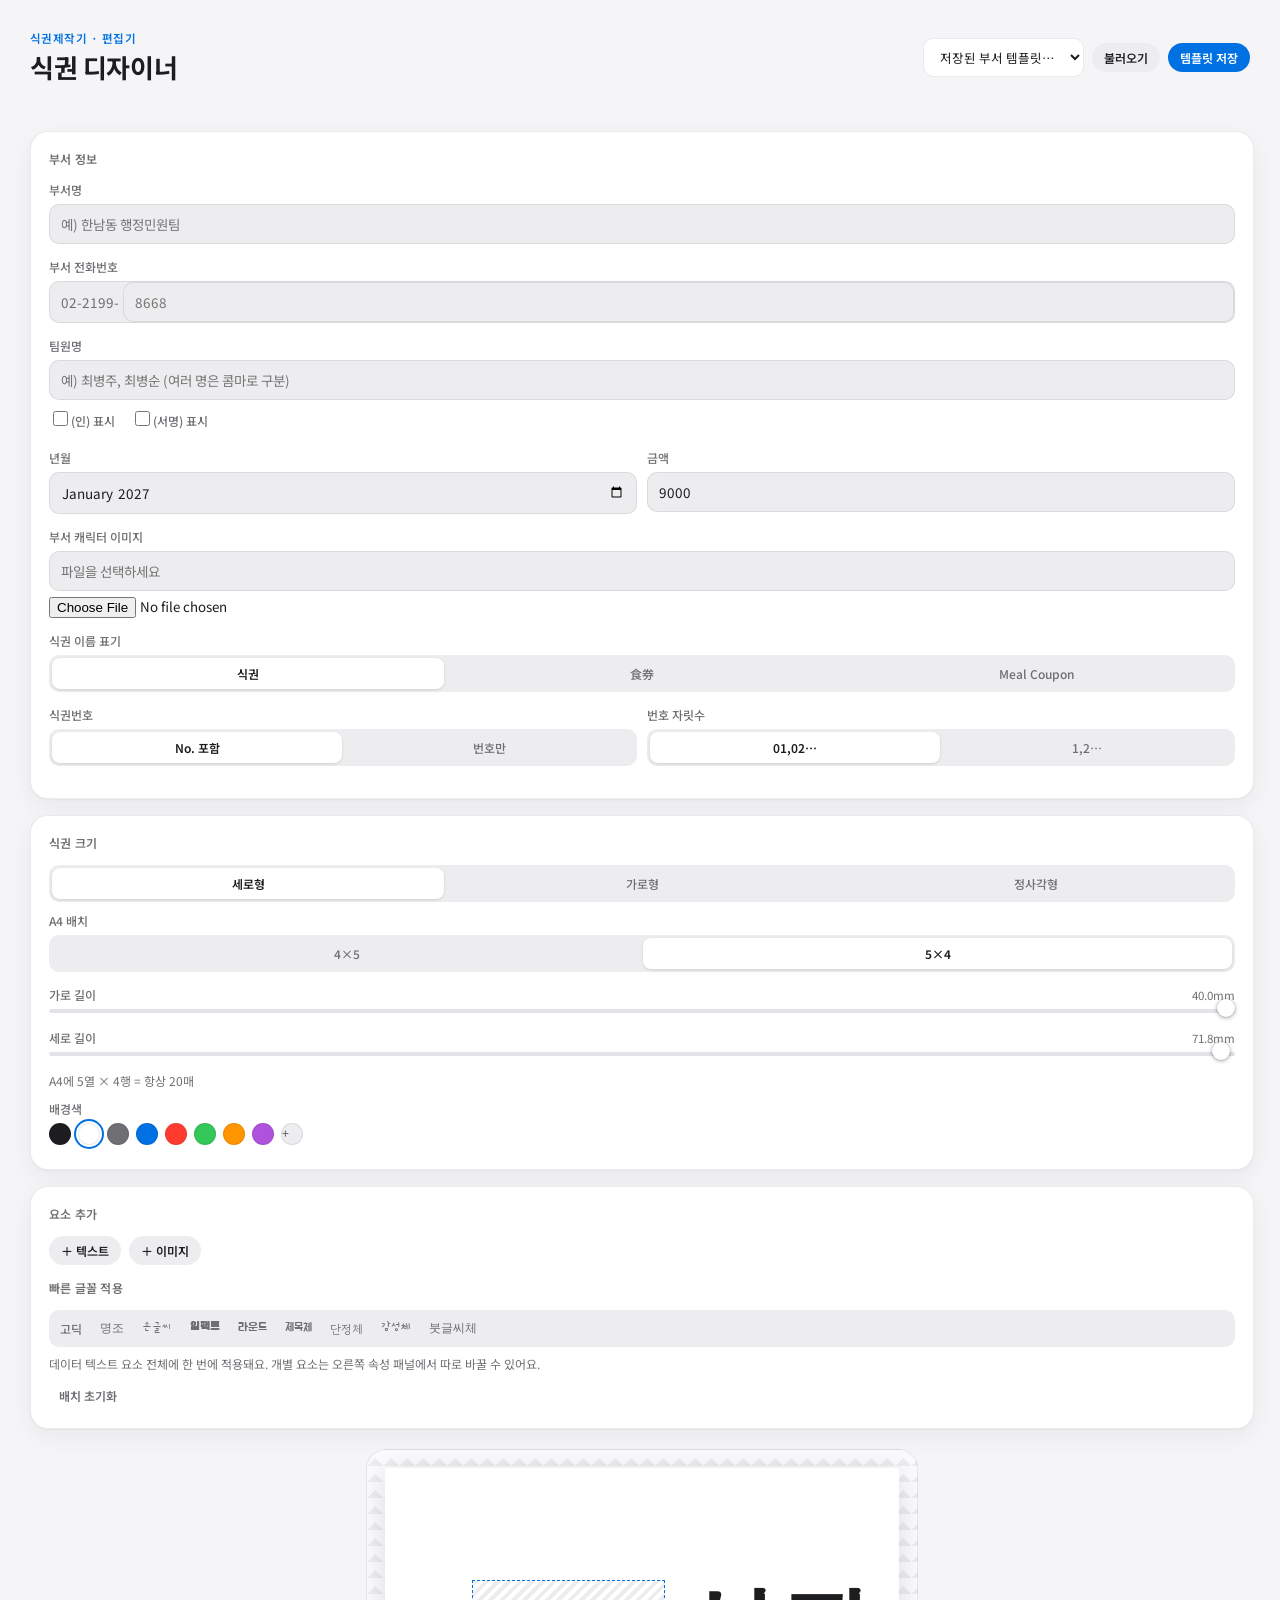
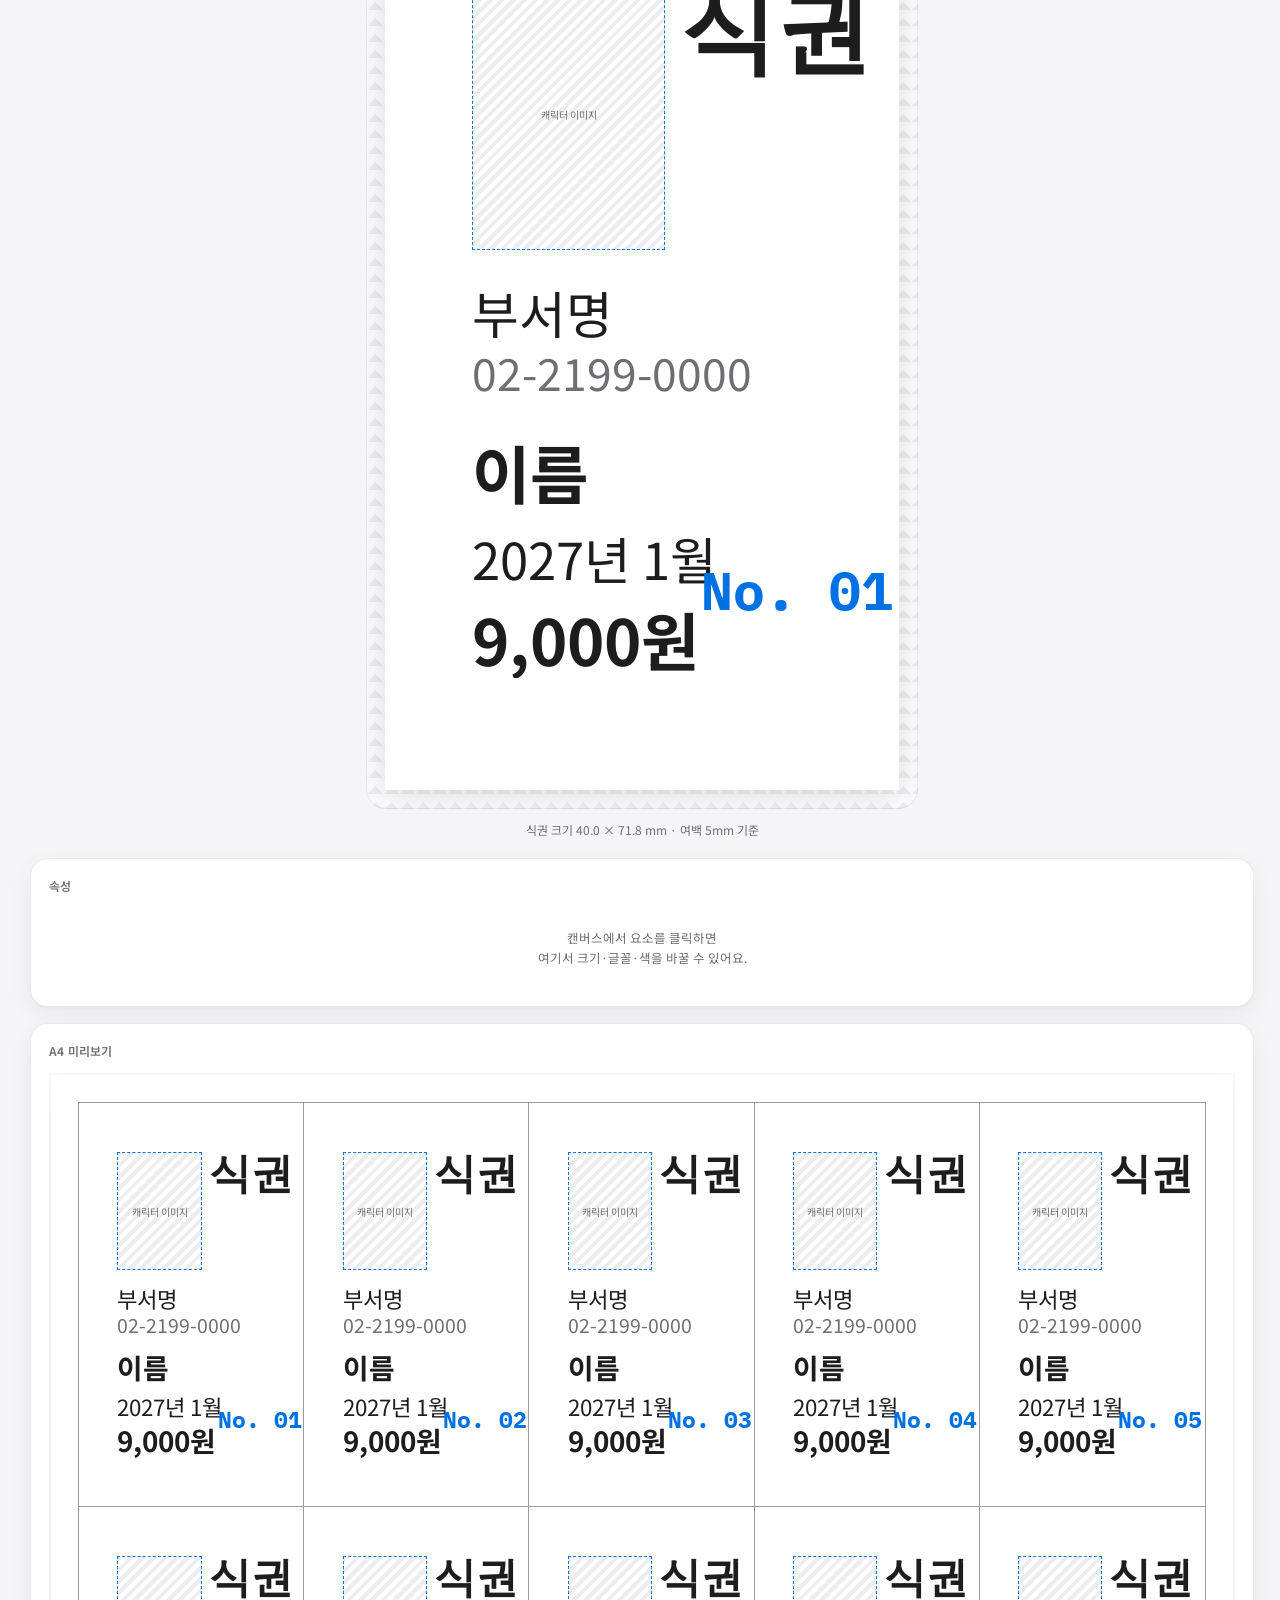
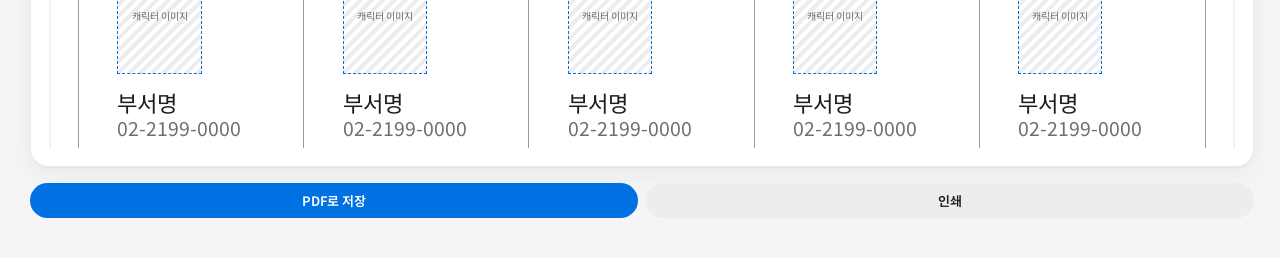
==== commit eb827b73: "Update phone input placeholder in index.html" ====
--- a/coupon-editor/index.html
+++ b/coupon-editor/index.html
@@ -319,7 +319,7 @@
           <label>부서 전화번호</label>
           <div class="phone-input">
             <span class="prefix">02-2199-</span>
-            <input type="text" id="f-phone" placeholder="1234" maxlength="6">
+            <input type="text" id="f-phone" placeholder="8668" maxlength="6">
           </div>
         </div>
         <div class="field">
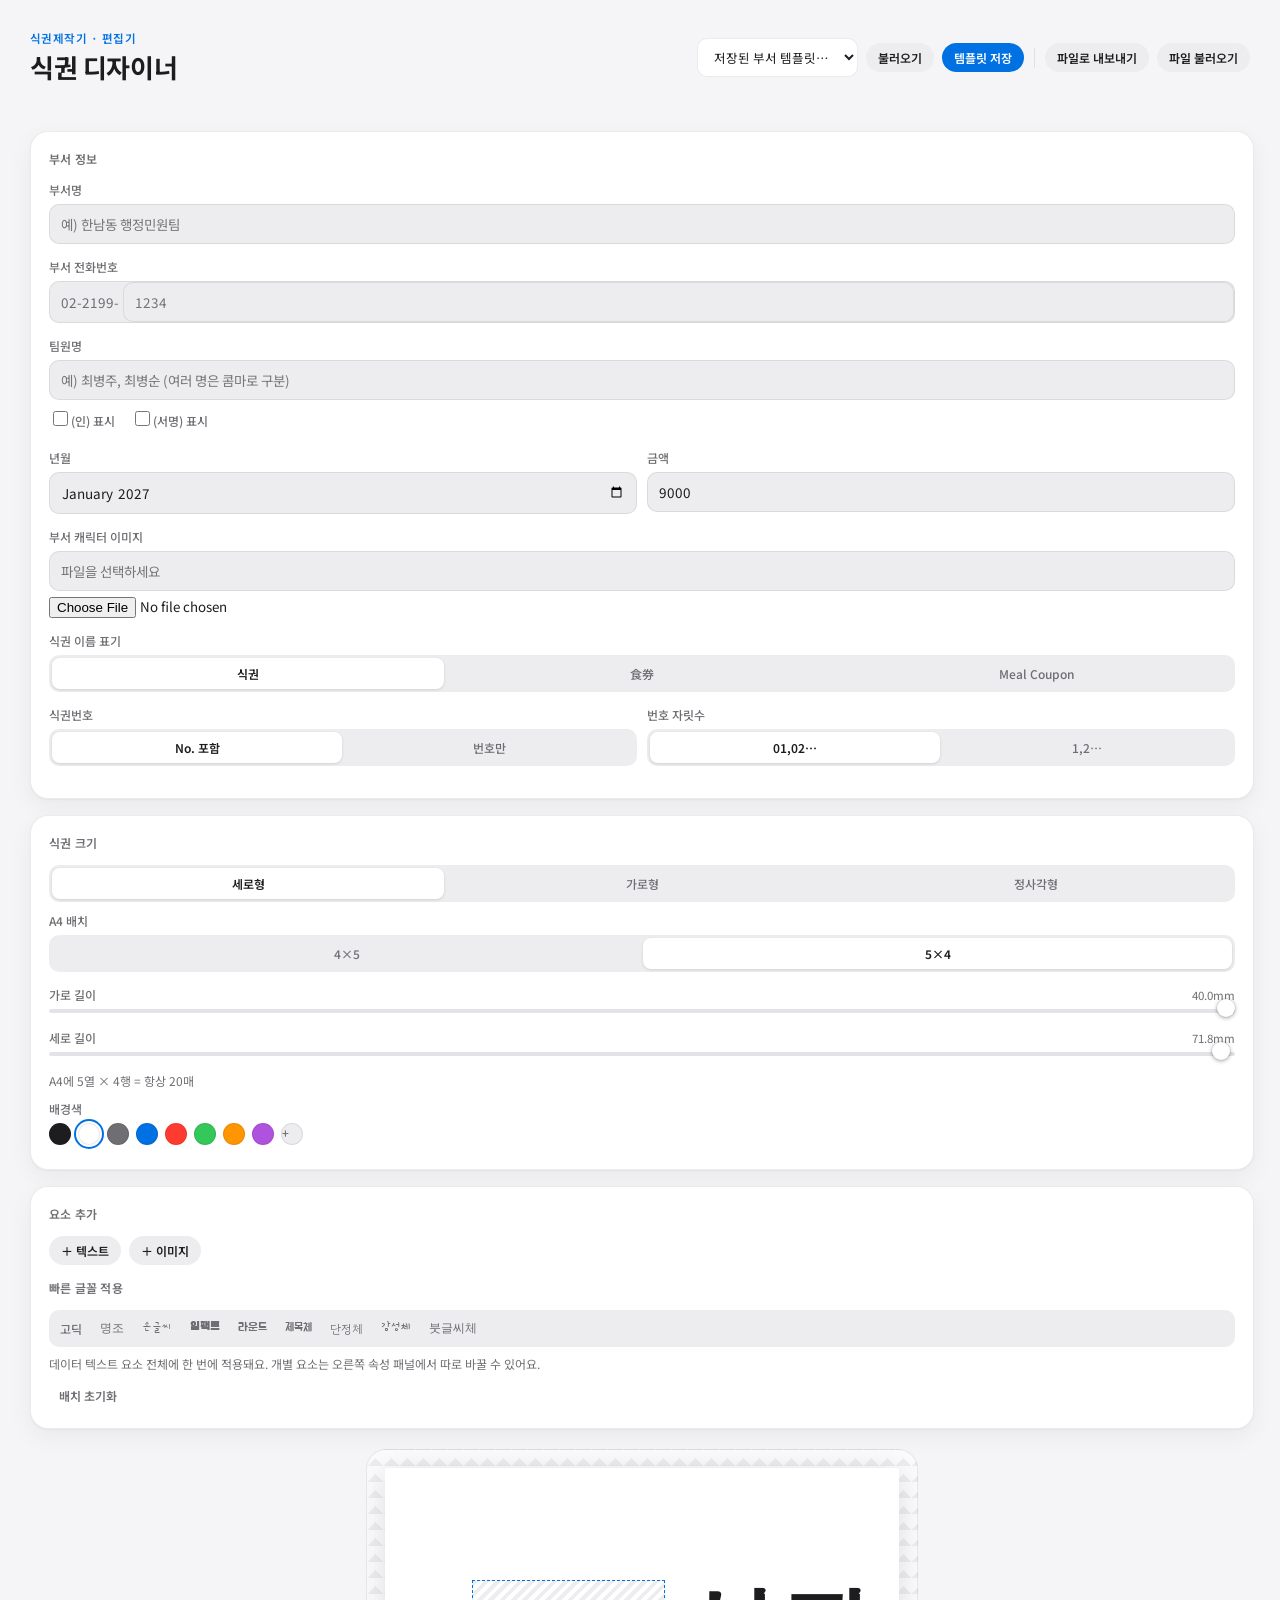
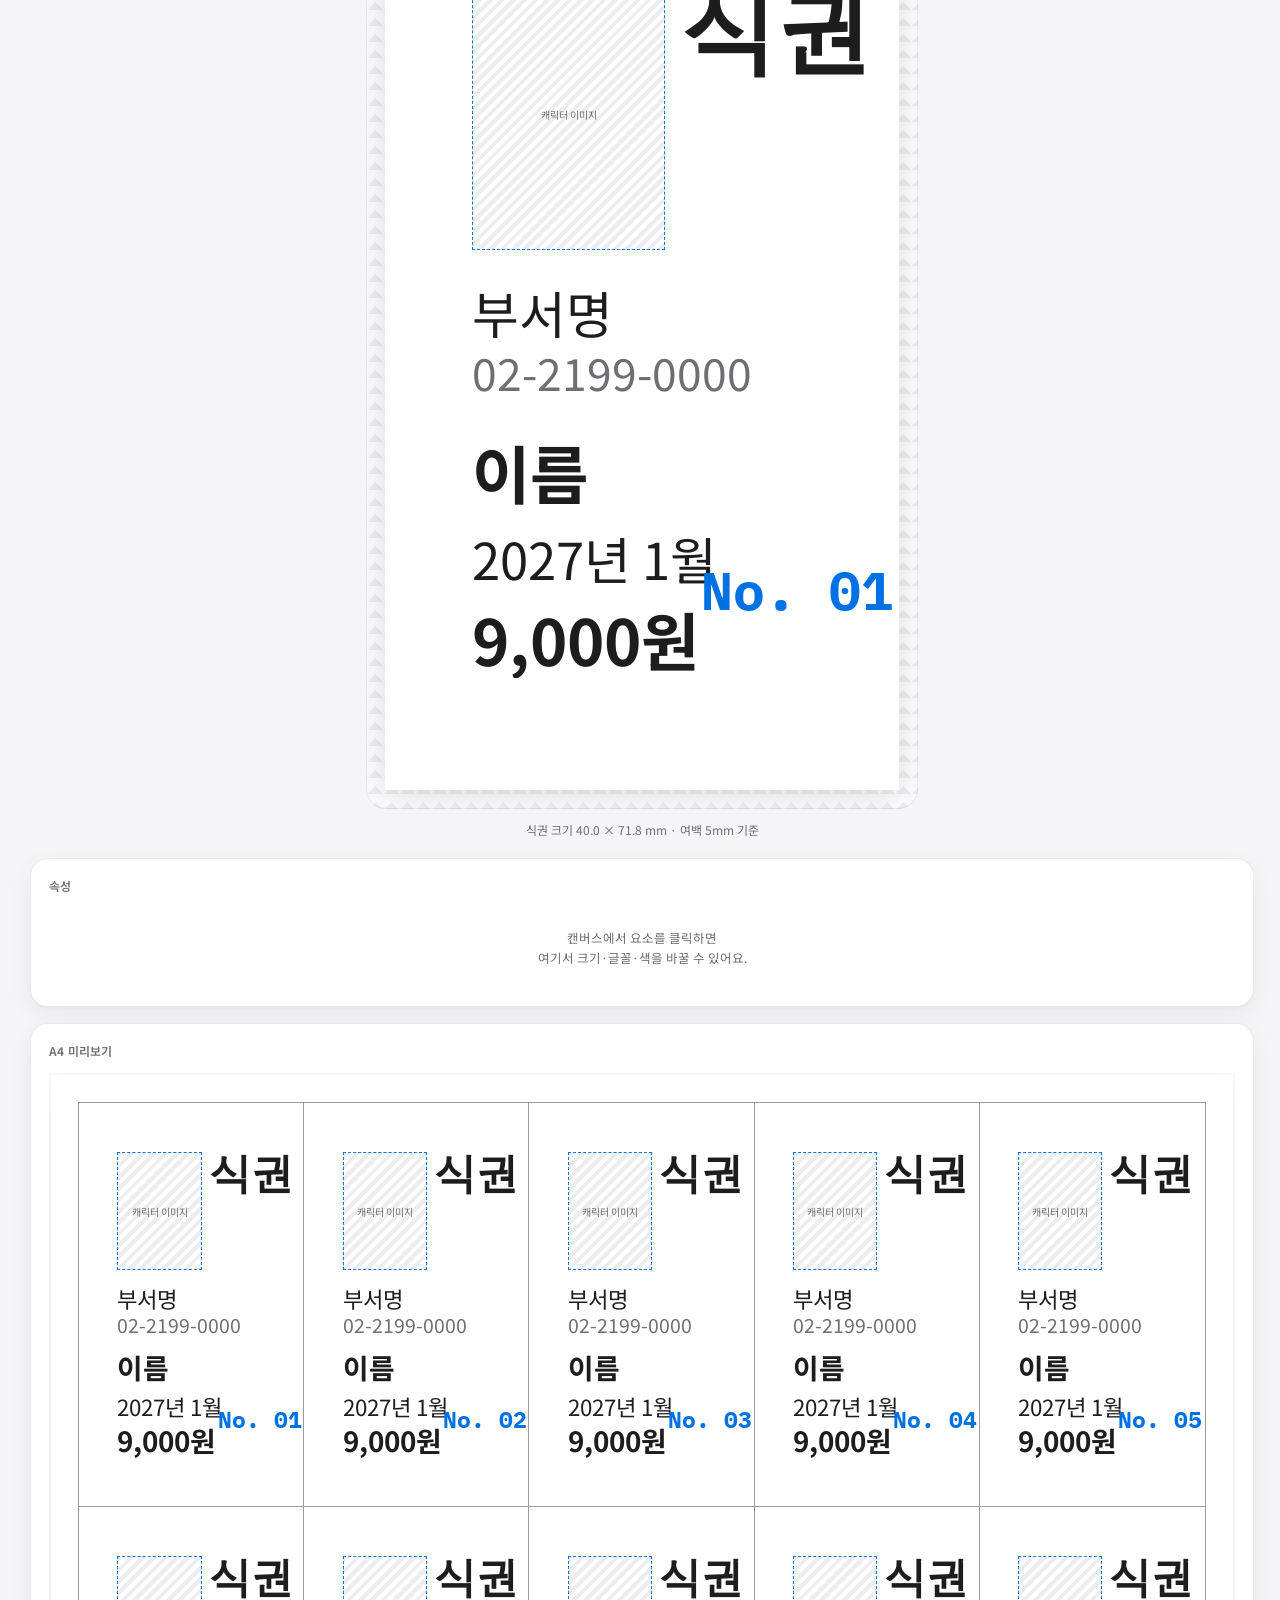
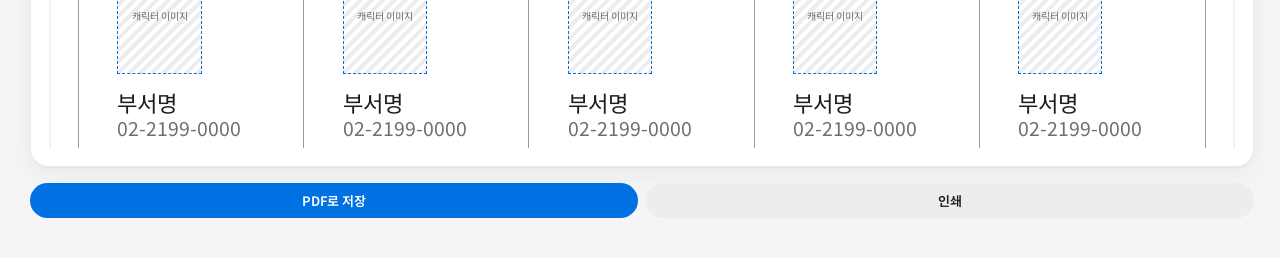
==== commit a2beb9f0: "Update index.html" ====
--- a/coupon-editor/index.html
+++ b/coupon-editor/index.html
@@ -61,6 +61,7 @@
     font-size:26px; margin:2px 0 0; font-weight:700; letter-spacing:-0.015em;
   }
   .tpl-controls{ display:flex; gap:8px; align-items:center; flex-wrap:wrap; }
+  .tpl-divider{ width:1px; height:20px; background:var(--border); margin:0 2px; }
   .tpl-controls select{
     border:1px solid var(--border); background:var(--surface); color:var(--text);
     border-radius:10px; padding:8px 12px; font-size:12.5px;
@@ -301,6 +302,10 @@
       <select id="tplSelect"><option value="">저장된 부서 템플릿…</option></select>
       <button class="btn small" id="loadTplBtn">불러오기</button>
       <button class="btn small primary" id="saveTplBtn">템플릿 저장</button>
+      <span class="tpl-divider"></span>
+      <button class="btn small" id="exportTplBtn" title="템플릿을 파일로 저장해서 다른 사람에게 전달할 수 있어요">파일로 내보내기</button>
+      <button class="btn small" id="importTplBtn" title="다른 사람이 보낸 템플릿 파일을 불러와요">파일 불러오기</button>
+      <input type="file" id="importTplInput" accept=".json,application/json" style="display:none;">
     </div>
   </div>
 
@@ -319,7 +324,7 @@
           <label>부서 전화번호</label>
           <div class="phone-input">
             <span class="prefix">02-2199-</span>
-            <input type="text" id="f-phone" placeholder="8668" maxlength="6">
+            <input type="text" id="f-phone" placeholder="1234" maxlength="6">
           </div>
         </div>
         <div class="field">
@@ -650,6 +655,36 @@
     return arr.length ? arr : [''];
   }
 
+  // Opens a native file picker for one image element and applies whatever's
+  // chosen — the character slot writes to state.data.characterSrc (and syncs
+  // its filename field), any other image element writes straight to el.src.
+  // Used by the "이미지 교체" control in the props panel and by double-clicking
+  // an empty (or filled) image frame directly on the canvas.
+  function pickImageForElement(el){
+    var inp = document.createElement('input');
+    inp.type = 'file'; inp.accept = 'image/*';
+    inp.addEventListener('change', function(){
+      var file = inp.files[0]; if(!file) return;
+      var reader = new FileReader();
+      reader.onload = function(){
+        pushUndo();
+        if(el.dataKey === 'character'){
+          state.data.characterSrc = reader.result;
+          var nameField = document.getElementById('f-character-name');
+          if(nameField) nameField.value = file.name;
+        } else {
+          el.src = reader.result;
+        }
+        // A crop baked from the previous image no longer means anything here.
+        delete el.croppedSrc; delete el.cropRect;
+        renderEditCanvas();
+      };
+      reader.onerror = function(){ alert('이미지를 불러오지 못했어요. 다른 파일로 다시 시도해주세요.'); };
+      reader.readAsDataURL(file);
+    });
+    inp.click();
+  }
+
   // The untouched, full source image behind an element — before any crop is
   // baked on top of it. Character-slot images live in state.data.characterSrc;
   // freely-added images carry their own src.
@@ -701,6 +736,10 @@
   }
 
   // ---------- rendering ----------
+  // Tracks the last image-element click for the hand-rolled double-click check
+  // in buildElNode below (see the comment there for why native dblclick isn't used).
+  var lastImgClick = { id: null, time: 0 };
+
   function buildElNode(el, opts, zIndex){
     var node = document.createElement('div');
     node.className = 'el';
@@ -774,14 +813,33 @@
 
     if(opts.interactive){
       if(el.id === state.selectedId) node.classList.add('selected');
-      node.addEventListener('pointerdown', function(ev){ startDrag(ev, el); });
+      // Selecting an element re-renders the whole canvas immediately (startDrag
+      // below calls selectElement synchronously on pointerdown, before mouseup),
+      // which swaps this node out for a freshly-built one — so the browser's
+      // 'click' event, which requires mousedown/mouseup to land on the same
+      // surviving node, and 'dblclick' built on top of it, are NOT reliable here.
+      // Double-clicks are instead detected on 'pointerdown' itself, by hand:
+      // two pointerdowns on the same element id within a short window.
+      node.addEventListener('pointerdown', function(ev){
+        if(el.type === 'image'){
+          var now = Date.now();
+          if(lastImgClick.id === el.id && (now - lastImgClick.time) < 450){
+            lastImgClick = { id:null, time:0 };
+            ev.preventDefault(); ev.stopPropagation();
+            selectElement(el.id);
+            pickImageForElement(el);
+            return;
+          }
+          lastImgClick = { id: el.id, time: now };
+        }
+        startDrag(ev, el);
+      });
       node.addEventListener('click', function(ev){ ev.stopPropagation(); selectElement(el.id); });
       node.addEventListener('contextmenu', function(ev){
         ev.preventDefault(); ev.stopPropagation();
         selectElement(el.id);
         openContextMenu(ev.clientX, ev.clientY);
       });
-
     }
     return node;
   }
@@ -1811,8 +1869,58 @@
     reader.readAsDataURL(file);
   });
 
-  // ---------- templates (localStorage) ----------
+  // ---------- templates (localStorage + shareable file) ----------
   var TPL_PREFIX = 'meal-ticket-tpl-';
+
+  // Everything needed to fully reproduce this ticket elsewhere — layout, size,
+  // colors AND the data-entry fields (dept/phone/names/amount/character image…)
+  // so a template file handed to someone else opens ready to keep editing.
+  function tplPayload(){
+    return {
+      __type: 'meal-ticket-template', __version: 1,
+      shape: state.shape, ticketW: state.ticketW, ticketH: state.ticketH,
+      bgColor: state.bgColor, gridMode: state.gridMode,
+      elements: state.elements,
+      data: state.data
+    };
+  }
+
+  // Pushes every form control (dept/phone/name/marks/year-month/amount/title/
+  // number style) to match state.data — used after loading a template so the
+  // left-panel fields don't keep showing the previous session's values.
+  function syncFormFromState(){
+    document.getElementById('f-dept').value = state.data.dept || '';
+    document.getElementById('f-phone').value = state.data.phone || '';
+    document.getElementById('f-name').value = state.data.name || '';
+    document.getElementById('f-mark-in').checked = state.data.nameMark === '인';
+    document.getElementById('f-mark-sign').checked = state.data.nameMark === '서명';
+    document.getElementById('f-yearmonth').value = state.data.yearMonth || '';
+    document.getElementById('f-amount').value = state.data.amount != null ? state.data.amount : '';
+    document.getElementById('f-character-name').value = state.data.characterSrc ? '이미지 있음 (템플릿에서 불러옴)' : '';
+    Array.from(document.getElementById('titlePills').children).forEach(function(p){ p.classList.toggle('active', p.dataset.title === state.data.title); });
+    Array.from(document.getElementById('numPrefixPills').children).forEach(function(p){ p.classList.toggle('active', p.dataset.val === (state.data.numberShowPrefix ? 'on' : 'off')); });
+    Array.from(document.getElementById('numPadPills').children).forEach(function(p){ p.classList.toggle('active', p.dataset.val === (state.data.numberPad ? 'pad' : 'plain')); });
+  }
+
+  function applyTplPayload(tpl){
+    pushUndo();
+    state.shape = tpl.shape || state.shape;
+    state.ticketW = tpl.ticketW || state.ticketW;
+    state.ticketH = tpl.ticketH || state.ticketH;
+    state.elements = tpl.elements || state.elements;
+    state.selectedId = null;
+    state.bgColor = tpl.bgColor || '#FFFFFF';
+    state.gridMode = tpl.gridMode || defaultGridMode(state.shape);
+    if(tpl.data) state.data = Object.assign({}, state.data, tpl.data);
+    syncFormFromState();
+    var max = maxSizeFor(state.shape, state.gridMode);
+    wSlider.min = 10; wSlider.max = max.w; wSlider.value = state.ticketW;
+    hSlider.min = 10; hSlider.max = max.h; hSlider.value = state.ticketH;
+    Array.from(document.getElementById('shapePills').children).forEach(function(p){ p.classList.toggle('active', p.dataset.shape===state.shape); });
+    Array.from(document.getElementById('gridModePills').children).forEach(function(p){ p.classList.toggle('active', p.dataset.grid===state.gridMode); });
+    renderEditCanvas();
+  }
+
   function refreshTplList(){
     var sel = document.getElementById('tplSelect');
     sel.innerHTML = '<option value="">저장된 부서 템플릿…</option>';
@@ -1830,9 +1938,7 @@
   document.getElementById('saveTplBtn').addEventListener('click', function(){
     if(!state.data.dept){ alert('먼저 부서명을 입력해주세요.'); return; }
     try{
-      localStorage.setItem(TPL_PREFIX+state.data.dept, JSON.stringify({
-        shape: state.shape, ticketW: state.ticketW, ticketH: state.ticketH, elements: state.elements, bgColor: state.bgColor, gridMode: state.gridMode
-      }));
+      localStorage.setItem(TPL_PREFIX+state.data.dept, JSON.stringify(tplPayload()));
       refreshTplList();
       alert('"' + state.data.dept + '" 템플릿을 저장했어요. (이 브라우저에만 저장됩니다)');
     }catch(err){ alert('저장에 실패했어요.'); }
@@ -1843,21 +1949,46 @@
     try{
       var raw = localStorage.getItem(TPL_PREFIX+name);
       if(!raw){ alert('템플릿을 찾을 수 없어요.'); return; }
-      var tpl = JSON.parse(raw);
-      pushUndo();
-      state.shape = tpl.shape; state.ticketW = tpl.ticketW; state.ticketH = tpl.ticketH;
-      state.elements = tpl.elements; state.selectedId = null;
-      state.bgColor = tpl.bgColor || '#FFFFFF';
-      state.gridMode = tpl.gridMode || defaultGridMode(state.shape);
-      state.data.dept = name;
-      document.getElementById('f-dept').value = name;
-      var max = maxSizeFor(state.shape, state.gridMode);
-      wSlider.min = 10; wSlider.max = max.w; wSlider.value = state.ticketW;
-      hSlider.min = 10; hSlider.max = max.h; hSlider.value = state.ticketH;
-      Array.from(document.getElementById('shapePills').children).forEach(function(p){ p.classList.toggle('active', p.dataset.shape===state.shape); });
-      Array.from(document.getElementById('gridModePills').children).forEach(function(p){ p.classList.toggle('active', p.dataset.grid===state.gridMode); });
-      renderEditCanvas();
+      applyTplPayload(JSON.parse(raw));
     }catch(err){ alert('불러오기에 실패했어요.'); }
+  });
+
+  // Shareable template FILE — save the current design as a .json file to send
+  // to someone else, and load one they sent back, so the same ticket can be
+  // handed off and kept editing on a completely different computer/browser
+  // (localStorage templates above never leave this one browser).
+  document.getElementById('exportTplBtn').addEventListener('click', function(){
+    try{
+      var json = JSON.stringify(tplPayload(), null, 2);
+      var blob = new Blob([json], { type: 'application/json' });
+      var url = URL.createObjectURL(blob);
+      var a = document.createElement('a');
+      var fname = (state.data.dept || '식권템플릿').replace(/[\\/:*?"<>|]/g, '_');
+      a.href = url; a.download = fname + '.json';
+      document.body.appendChild(a);
+      a.click();
+      document.body.removeChild(a);
+      setTimeout(function(){ URL.revokeObjectURL(url); }, 1000);
+    }catch(err){ alert('파일로 내보내는 데 실패했어요.'); }
+  });
+  document.getElementById('importTplBtn').addEventListener('click', function(){
+    document.getElementById('importTplInput').click();
+  });
+  document.getElementById('importTplInput').addEventListener('change', function(e){
+    var file = e.target.files[0];
+    e.target.value = '';
+    if(!file) return;
+    var reader = new FileReader();
+    reader.onload = function(){
+      try{
+        var tpl = JSON.parse(reader.result);
+        if(!tpl || !tpl.elements){ alert('올바른 템플릿 파일이 아니에요.'); return; }
+        applyTplPayload(tpl);
+        alert('템플릿을 불러왔어요. 이어서 편집할 수 있어요.');
+      }catch(err){ alert('템플릿 파일을 읽지 못했어요. 파일이 손상되었을 수 있어요.'); }
+    };
+    reader.onerror = function(){ alert('파일을 읽지 못했어요.'); };
+    reader.readAsText(file);
   });
 
   // ---------- print / pdf ----------
@@ -1875,4 +2006,3 @@
 
 })();
 </script>
-
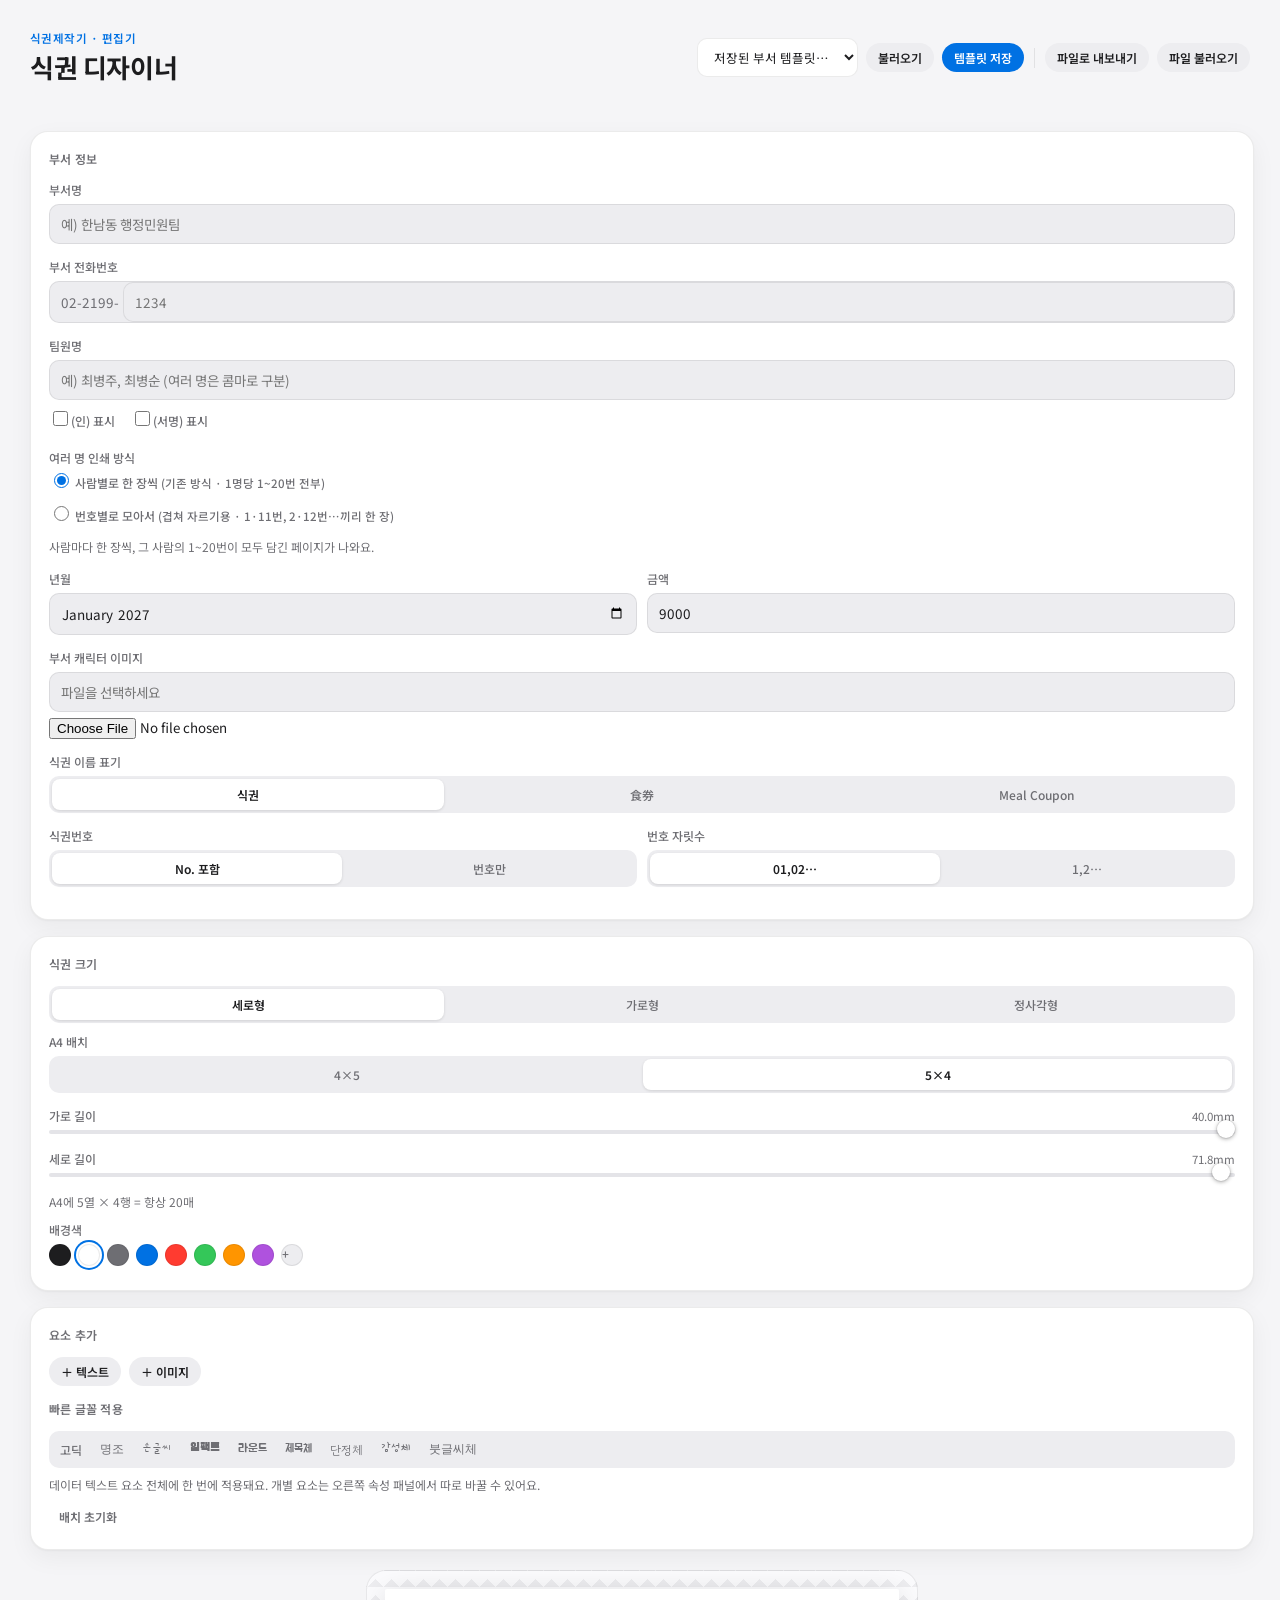
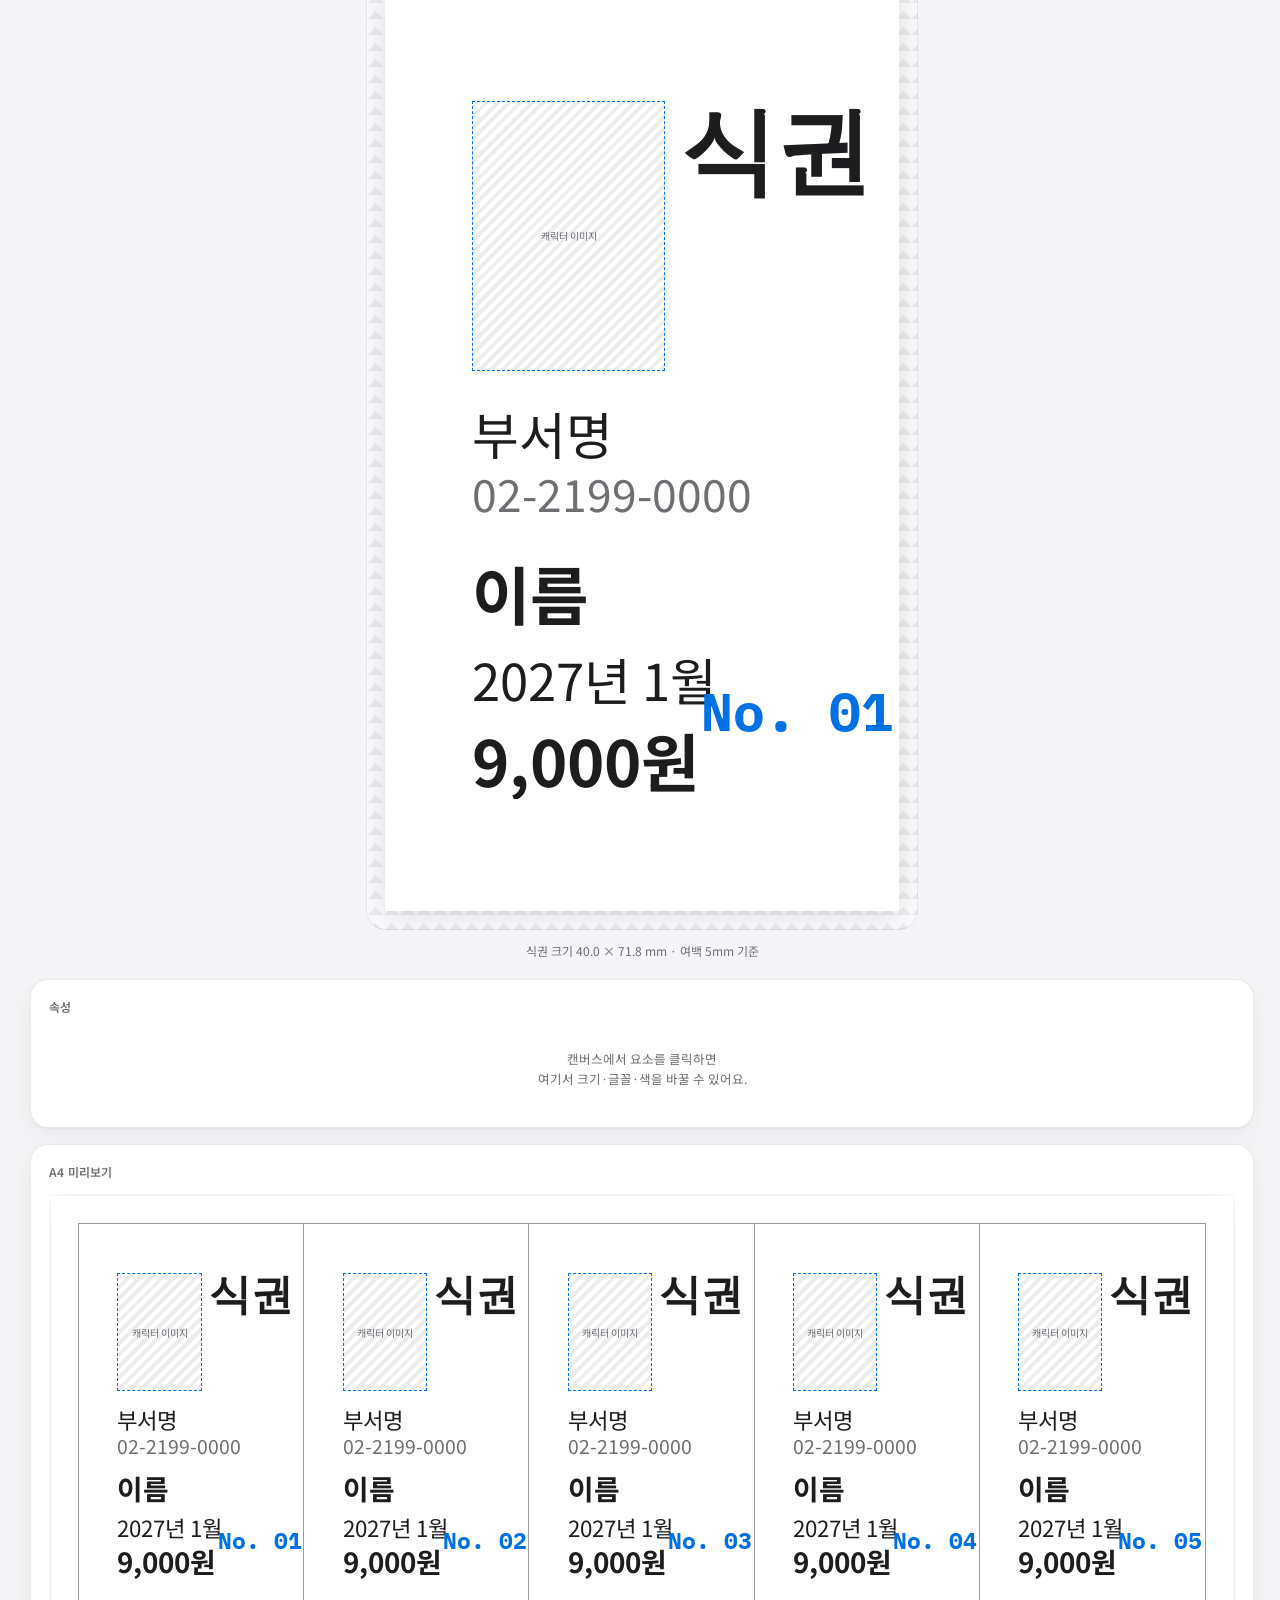
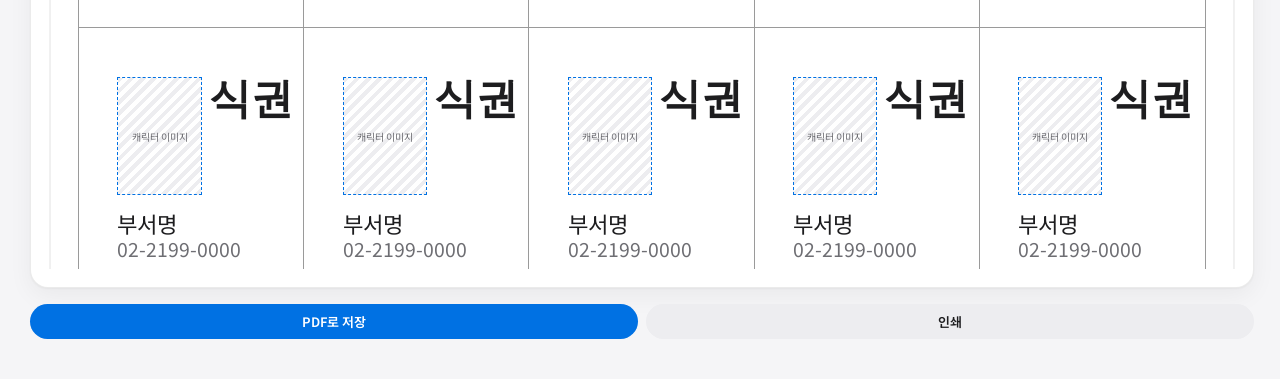
==== commit 3da4c28e: "Update index.html" ====
--- a/coupon-editor/index.html
+++ b/coupon-editor/index.html
@@ -138,6 +138,13 @@
   }
   .checkbox-label input{ accent-color:var(--accent); width:15px; height:15px; cursor:pointer; }
 
+  .radio-group{ display:flex; flex-direction:column; gap:8px; }
+  .radio-label{
+    display:flex; align-items:flex-start; gap:8px; font-size:12.5px; color:var(--text); cursor:pointer;
+  }
+  .radio-label input{ accent-color:var(--accent); width:15px; height:15px; cursor:pointer; margin-top:1px; flex-shrink:0; }
+  .radio-sub{ color:var(--text-secondary); font-size:11.5px; }
+
   .swatch-row{ display:flex; gap:7px; flex-wrap:wrap; }
   .swatch{
     width:22px; height:22px; border-radius:50%; padding:0; cursor:pointer;
@@ -243,6 +250,7 @@
   }
   .a4-page-mini{ background:var(--canvas-bg); border-radius:2px; position:relative; box-shadow:var(--shadow-canvas); flex-shrink:0; }
   .mini-ticket{ position:absolute; outline:1px solid #9a9a9a; }
+  .mini-ticket-blank{ background-image:repeating-linear-gradient(135deg, rgba(0,0,0,0.06), rgba(0,0,0,0.06) 3px, transparent 3px, transparent 7px) !important; }
 
   .context-menu{
     position:fixed; z-index:999; background:var(--surface); border:1px solid var(--border);
@@ -334,6 +342,20 @@
             <label class="checkbox-label"><input type="checkbox" id="f-mark-in">(인) 표시</label>
             <label class="checkbox-label"><input type="checkbox" id="f-mark-sign">(서명) 표시</label>
           </div>
+        </div>
+        <div class="field" id="pageLayoutModeField">
+          <label>여러 명 인쇄 방식</label>
+          <div class="radio-group" id="pageLayoutModeRadios">
+            <label class="radio-label">
+              <input type="radio" name="pageLayoutMode" value="byPerson" checked>
+              사람별로 한 장씩 <span class="radio-sub">(기존 방식 · 1명당 1~20번 전부)</span>
+            </label>
+            <label class="radio-label">
+              <input type="radio" name="pageLayoutMode" value="byNumber">
+              번호별로 모아서 <span class="radio-sub">(겹쳐 자르기용 · 1·11번, 2·12번…끼리 한 장)</span>
+            </label>
+          </div>
+          <p class="hint" id="pageLayoutModeHint"></p>
         </div>
         <div class="field-row">
           <div class="field">
@@ -634,6 +656,10 @@
     ticketW: SIZE_PRESETS.vertical.w,
     ticketH: SIZE_PRESETS.vertical.h,
     bgColor: '#FFFFFF',
+    // 'byPerson' (기존): 한 사람당 한 장, 그 사람의 번호 1~20을 모두 담음.
+    // 'byNumber' (겹쳐 자르기용): 한 장에 특정 번호(쌍)만 모아, 여러 사람이 나눠 담김 —
+    // 인쇄된 장들을 순서대로 겹쳐 자르면 같은 위치끼리 모여 한 사람 몫이 완성됨.
+    pageLayoutMode: 'byPerson',
     data: {
       dept:'', phone:'', name:'', yearMonth: nextYM(),
       amount: 9000, title:'식권', characterSrc: null, nameMark: null,
@@ -975,9 +1001,133 @@
   // Fill the available column width so the A4 sheet reads clearly instead of
   // sitting in a small box — height then follows from the page's own portrait
   // or landscape proportions rather than being capped independently.
-  function renderA4Mini(){
+  function chunk(arr, size){
+    var out = [];
+    for(var i=0; i<arr.length; i+=size) out.push(arr.slice(i, i+size));
+    return out;
+  }
+
+  // Figures out which (person, ticket number) — if any — belongs in grid cell
+  // n (1-based, row-major) of one page, for whichever pageLayoutMode is active.
+  // 'byPerson': every cell on the page is the same person, numbered 1..cellCount.
+  // 'byNumber': the page covers exactly ONE number-pair (band, band+half) — the
+  // first half of the cells are that group's people at `band`, the second half
+  // the same people at `band+half`. Printing every band for a group, then
+  // stacking those pages and cutting through one grid cell, pulls out one
+  // person's full 1..cellCount run in two matching piles (their `band` pile and
+  // their `band+half` pile) — no manual sorting needed afterward.
+  function cellAssignment(spec, n){
+    if(spec.mode === 'byNumber'){
+      var half = spec.half;
+      var slotIdx, number;
+      if(n <= half){ slotIdx = n - 1; number = spec.band; }
+      else { slotIdx = n - half - 1; number = spec.band + half; }
+      var person = spec.group[slotIdx];
+      return person !== undefined ? { person: person, number: number } : null;
+    }
+    return { person: spec.personName, number: n };
+  }
+
+  // The full list of pages to produce (each a lightweight spec, not yet built
+  // DOM), for the currently selected pageLayoutMode. Shared by the A4 mini
+  // preview and the real print/PDF output so they can never drift apart.
+  function buildPagePlan(){
     var L = pageLayout();
     var names = getNames();
+    var cellCount = L.cols * L.rows;
+    if(state.pageLayoutMode === 'byNumber'){
+      var half = Math.max(1, Math.floor(cellCount / 2));
+      var groups = chunk(names, half);
+      var specs = [];
+      groups.forEach(function(group, groupIdx){
+        for(var band = 1; band <= half; band++){
+          specs.push({ mode:'byNumber', half:half, band:band, group:group, groupIdx:groupIdx, groupCount:groups.length });
+        }
+      });
+      return { L:L, specs:specs, names:names, half:half };
+    }
+    var specs = names.map(function(personName){ return { mode:'byPerson', personName:personName }; });
+    return { L:L, specs:specs, names:names };
+  }
+
+  // Builds one physical page as DOM — either real mm-sized print output, or a
+  // scaled px-sized mini preview (domOpts.forMini) — from a page spec out of
+  // buildPagePlan(). A cell with no assignment (byNumber mode, group smaller
+  // than half) still shows its cut-guide outline, just with nothing printed
+  // inside, so the stack-and-cut alignment isn't thrown off.
+  function buildPageDom(L, spec, isLast, domOpts){
+    var page = document.createElement('div');
+    if(domOpts.forMini){
+      page.className = 'a4-page-mini';
+      page.style.width = (L.pageW*domOpts.scale) + 'px';
+      page.style.height = (L.pageH*domOpts.scale) + 'px';
+    } else {
+      page.style.position = 'relative';
+      page.style.width = L.pageW + 'mm';
+      page.style.height = L.pageH + 'mm';
+      page.style.background = '#fff';
+      if(!isLast) page.style.pageBreakAfter = 'always';
+    }
+
+    for(var r=0; r<L.rows; r++){
+      for(var c=0; c<L.cols; c++){
+        var n = r*L.cols + c + 1;
+        var assign = cellAssignment(spec, n);
+        var leftMM = MARGIN_MM + L.offX + c*L.cellW;
+        var topMM = MARGIN_MM + L.offY + r*L.cellH;
+        var outer = document.createElement('div');
+        if(domOpts.forMini){
+          outer.className = 'mini-ticket';
+          outer.style.left = (leftMM*domOpts.scale) + 'px';
+          outer.style.top = (topMM*domOpts.scale) + 'px';
+          outer.style.width = (L.cellW*domOpts.scale) + 'px';
+          outer.style.height = (L.cellH*domOpts.scale) + 'px';
+        } else {
+          outer.style.position = 'absolute';
+          outer.style.left = leftMM + 'mm';
+          outer.style.top = topMM + 'mm';
+          outer.style.width = L.cellW + 'mm';
+          outer.style.height = L.cellH + 'mm';
+          // Cut guide — a real line printed at each ticket's edge (outline, so it
+          // doesn't add to the box's own size or shift anything inside it).
+          outer.style.outline = '0.15mm solid #999';
+          outer.style.outlineOffset = '-0.075mm';
+        }
+        outer.style.background = state.bgColor || '#fff';
+        if(!assign) outer.classList.add('mini-ticket-blank');
+
+        var inner = outer;
+        if(L.rotate){
+          inner = document.createElement('div');
+          inner.style.position = 'absolute';
+          inner.style.left = '50%'; inner.style.top = '50%';
+          if(domOpts.forMini){
+            inner.style.width = (state.ticketW*domOpts.scale) + 'px';
+            inner.style.height = (state.ticketH*domOpts.scale) + 'px';
+          } else {
+            inner.style.width = state.ticketW + 'mm';
+            inner.style.height = state.ticketH + 'mm';
+          }
+          inner.style.transform = 'translate(-50%,-50%) rotate(90deg)';
+          outer.appendChild(inner);
+        }
+
+        if(assign){
+          state.elements.forEach(function(el){
+            inner.appendChild(buildElNode(el, domOpts.forMini
+              ? { unit:'px', scale:domOpts.scale, interactive:false, number:assign.number, name:assign.person }
+              : { unit:'mm', interactive:false, number:assign.number, name:assign.person }));
+          });
+        }
+        page.appendChild(outer);
+      }
+    }
+    return page;
+  }
+
+  function renderA4Mini(){
+    var plan = buildPagePlan();
+    var L = plan.L;
     var wrap = document.getElementById('a4MiniWrap');
     var boxW = wrap.clientWidth || 340;
     // scale here is CSS px per mm, chosen so the page is exactly boxW wide (mini.style.width
@@ -986,101 +1136,44 @@
     var scale = boxW / L.pageW;
     wrap.innerHTML = '';
 
-    document.getElementById('a4Heading').textContent =
-      names.length > 1 ? ('A4 미리보기 · ' + names.length + '명, 총 ' + names.length + '장') : 'A4 미리보기';
-
-    names.forEach(function(personName, pageIdx){
+    var total = plan.specs.length;
+    if(plan.L && state.pageLayoutMode === 'byNumber'){
+      document.getElementById('a4Heading').textContent =
+        'A4 미리보기 · 번호별 모아 자르기, 총 ' + total + '장';
+    } else {
+      document.getElementById('a4Heading').textContent =
+        total > 1 ? ('A4 미리보기 · ' + total + '명, 총 ' + total + '장') : 'A4 미리보기';
+    }
+
+    plan.specs.forEach(function(spec, pageIdx){
       var block = document.createElement('div');
       block.className = 'a4-mini-block';
-      if(names.length > 1 || personName){
+      var labelText;
+      if(spec.mode === 'byNumber'){
+        labelText = (pageIdx+1) + '/' + total + ' · ' + spec.band + '번 · ' + (spec.band + spec.half) + '번';
+        if(spec.groupCount > 1) labelText += ' (그룹 ' + (spec.groupIdx+1) + '/' + spec.groupCount + ')';
+      } else if(total > 1 || spec.personName){
+        labelText = total > 1 ? ((pageIdx+1) + '/' + total + ' · ' + (spec.personName || '이름 없음')) : (spec.personName || '이름');
+      }
+      if(labelText){
         var label = document.createElement('div');
         label.className = 'a4-mini-label';
-        label.textContent = names.length > 1
-          ? ((pageIdx+1) + '/' + names.length + ' · ' + (personName || '이름 없음'))
-          : (personName || '이름');
+        label.textContent = labelText;
         block.appendChild(label);
       }
-      var mini = document.createElement('div');
-      mini.className = 'a4-page-mini';
-      mini.style.width = (L.pageW*scale) + 'px';
-      mini.style.height = (L.pageH*scale) + 'px';
-
-      for(var r=0; r<L.rows; r++){
-        for(var c=0; c<L.cols; c++){
-          var n = r*L.cols + c + 1;
-          var leftMM = MARGIN_MM + L.offX + c*L.cellW;
-          var topMM = MARGIN_MM + L.offY + r*L.cellH;
-          var outer = document.createElement('div');
-          outer.className = 'mini-ticket';
-          outer.style.left = (leftMM*scale) + 'px';
-          outer.style.top = (topMM*scale) + 'px';
-          outer.style.width = (L.cellW*scale) + 'px';
-          outer.style.height = (L.cellH*scale) + 'px';
-          outer.style.background = state.bgColor || '#fff';
-          var inner = outer;
-          if(L.rotate){
-            inner = document.createElement('div');
-            inner.style.position = 'absolute';
-            inner.style.left = '50%'; inner.style.top = '50%';
-            inner.style.width = (state.ticketW*scale) + 'px';
-            inner.style.height = (state.ticketH*scale) + 'px';
-            inner.style.transform = 'translate(-50%,-50%) rotate(90deg)';
-            outer.appendChild(inner);
-          }
-          state.elements.forEach(function(el){
-            inner.appendChild(buildElNode(el, {unit:'px', scale:scale, interactive:false, number:n, name:personName}));
-          });
-          mini.appendChild(outer);
-        }
-      }
-      block.appendChild(mini);
+      block.appendChild(buildPageDom(L, spec, pageIdx === total - 1, { forMini:true, scale:scale }));
       wrap.appendChild(block);
     });
-  }
-
-  // One physical A4 page for one person's 20 tickets, with `name` fixed for
-  // every ticket on it. Comma-separated names become one page each.
-  function buildOnePrintPage(L, personName, isLast){
-    var page = document.createElement('div');
-    page.style.position = 'relative';
-    page.style.width = L.pageW + 'mm';
-    page.style.height = L.pageH + 'mm';
-    page.style.background = '#fff';
-    if(!isLast) page.style.pageBreakAfter = 'always';
-
-    for(var r=0; r<L.rows; r++){
-      for(var c=0; c<L.cols; c++){
-        var n = r*L.cols + c + 1;
-        var leftMM = MARGIN_MM + L.offX + c*L.cellW;
-        var topMM = MARGIN_MM + L.offY + r*L.cellH;
-        var outer = document.createElement('div');
-        outer.style.position = 'absolute';
-        outer.style.left = leftMM + 'mm';
-        outer.style.top = topMM + 'mm';
-        outer.style.width = L.cellW + 'mm';
-        outer.style.height = L.cellH + 'mm';
-        outer.style.background = state.bgColor || '#fff';
-        // Cut guide — a real line printed at each ticket's edge (outline, so it
-        // doesn't add to the box's own size or shift anything inside it).
-        outer.style.outline = '0.15mm solid #999';
-        outer.style.outlineOffset = '-0.075mm';
-        var inner = outer;
-        if(L.rotate){
-          inner = document.createElement('div');
-          inner.style.position = 'absolute';
-          inner.style.left = '50%'; inner.style.top = '50%';
-          inner.style.width = state.ticketW + 'mm';
-          inner.style.height = state.ticketH + 'mm';
-          inner.style.transform = 'translate(-50%,-50%) rotate(90deg)';
-          outer.appendChild(inner);
-        }
-        state.elements.forEach(function(el){
-          inner.appendChild(buildElNode(el, {unit:'mm', interactive:false, number:n, name:personName}));
-        });
-        page.appendChild(outer);
+
+    var hintEl = document.getElementById('pageLayoutModeHint');
+    if(hintEl){
+      var cellCount = L.cols * L.rows;
+      if(state.pageLayoutMode === 'byNumber'){
+        hintEl.textContent = '한 사람당 ' + cellCount + '장(1~' + cellCount + '번) 기준, 최대 ' + plan.half + '명씩 묶어 총 ' + total + '장을 인쇄해요. 인쇄된 순서 그대로 겹쳐서 자르면, 같은 위치에서 나온 조각들이 한 사람의 전체 번호가 됩니다.';
+      } else {
+        hintEl.textContent = '사람마다 한 장씩, 그 사람의 1~' + cellCount + '번이 모두 담긴 페이지가 나와요.';
       }
     }
-    return page;
   }
 
   // Artifacts render inside a sandboxed iframe, and window.print() on the
@@ -1088,15 +1181,15 @@
   // Opening the print page in a real top-level tab sidesteps that sandbox,
   // so the browser's normal print / "Save as PDF" dialog actually appears.
   var FONTS_LINK = '<link rel="stylesheet" href="https://fonts.googleapis.com/css2?family=Noto+Serif+KR:wght@500;700&family=Noto+Sans+KR:wght@400;500;700&family=IBM+Plex+Mono:wght@400;500;600;700&family=Gaegu:wght@400;700&family=Black+Han+Sans&family=Jua&family=Do+Hyeon&family=Gowun+Dodum&family=Gamja+Flower&family=Song+Myung&display=swap">';
-  // Builds the shared page layout + one DOM page per name — used by both the
-  // print dialog and the direct PDF download so they always match exactly.
+  // Builds the shared page layout + one real (mm-sized) DOM page per plan
+  // entry — used by both the print dialog and the direct PDF download so they
+  // always match exactly (and match the A4 mini preview, from the same plan).
   function buildPrintDoc(){
-    var L = pageLayout();
-    var names = getNames();
-    var pages = names.map(function(personName, i){
-      return buildOnePrintPage(L, personName, i === names.length - 1);
+    var plan = buildPagePlan();
+    var pages = plan.specs.map(function(spec, i){
+      return buildPageDom(plan.L, spec, i === plan.specs.length - 1, { forMini:false });
     });
-    return { L: L, pages: pages, names: names };
+    return { L: plan.L, pages: pages, names: plan.names };
   }
 
   function printTickets(){
@@ -1694,6 +1787,13 @@
   document.getElementById('f-dept').addEventListener('input', function(e){ state.data.dept = e.target.value; renderEditCanvas(); });
   document.getElementById('f-phone').addEventListener('input', function(e){ state.data.phone = e.target.value; renderEditCanvas(); });
   document.getElementById('f-name').addEventListener('input', function(e){ state.data.name = e.target.value; renderEditCanvas(); });
+  Array.from(document.querySelectorAll('input[name="pageLayoutMode"]')).forEach(function(r){
+    r.addEventListener('change', function(){
+      if(!r.checked) return;
+      state.pageLayoutMode = r.value;
+      renderA4Mini();
+    });
+  });
   var markIn = document.getElementById('f-mark-in');
   var markSign = document.getElementById('f-mark-sign');
   markIn.addEventListener('change', function(){
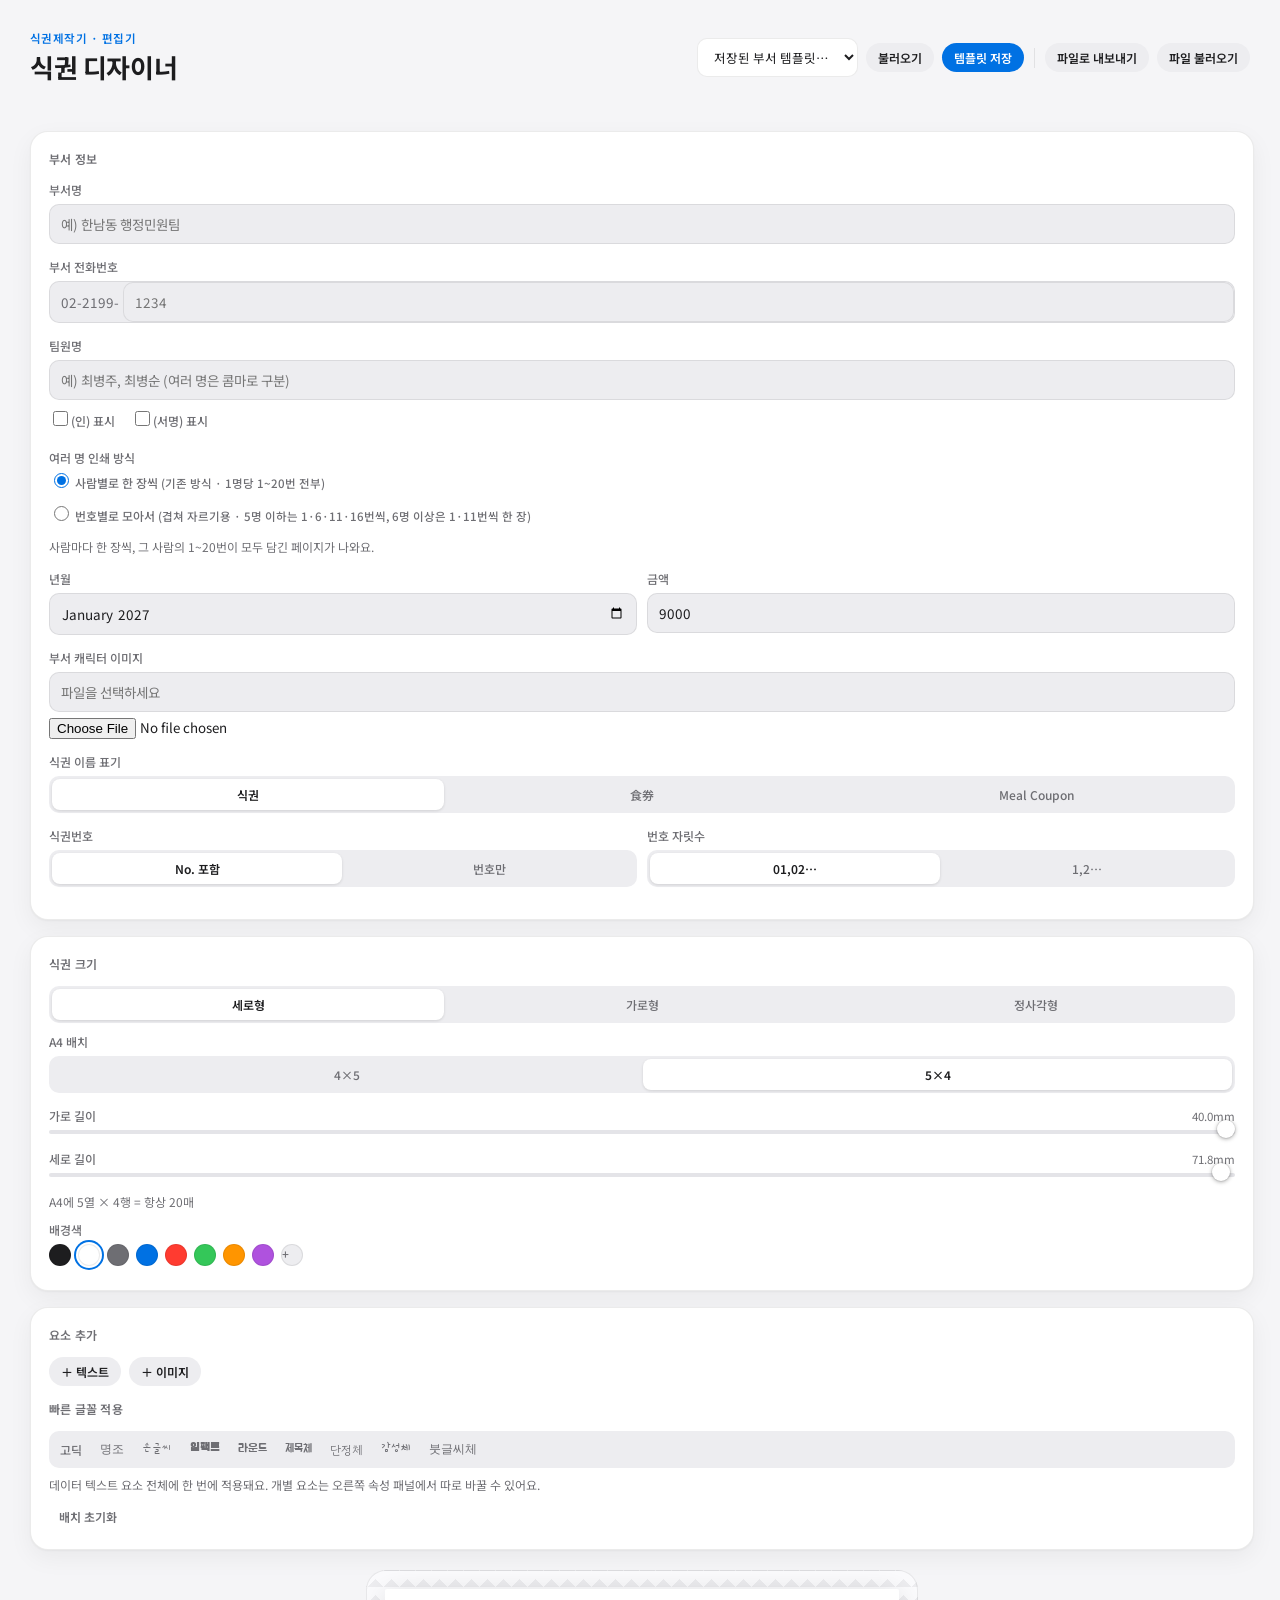
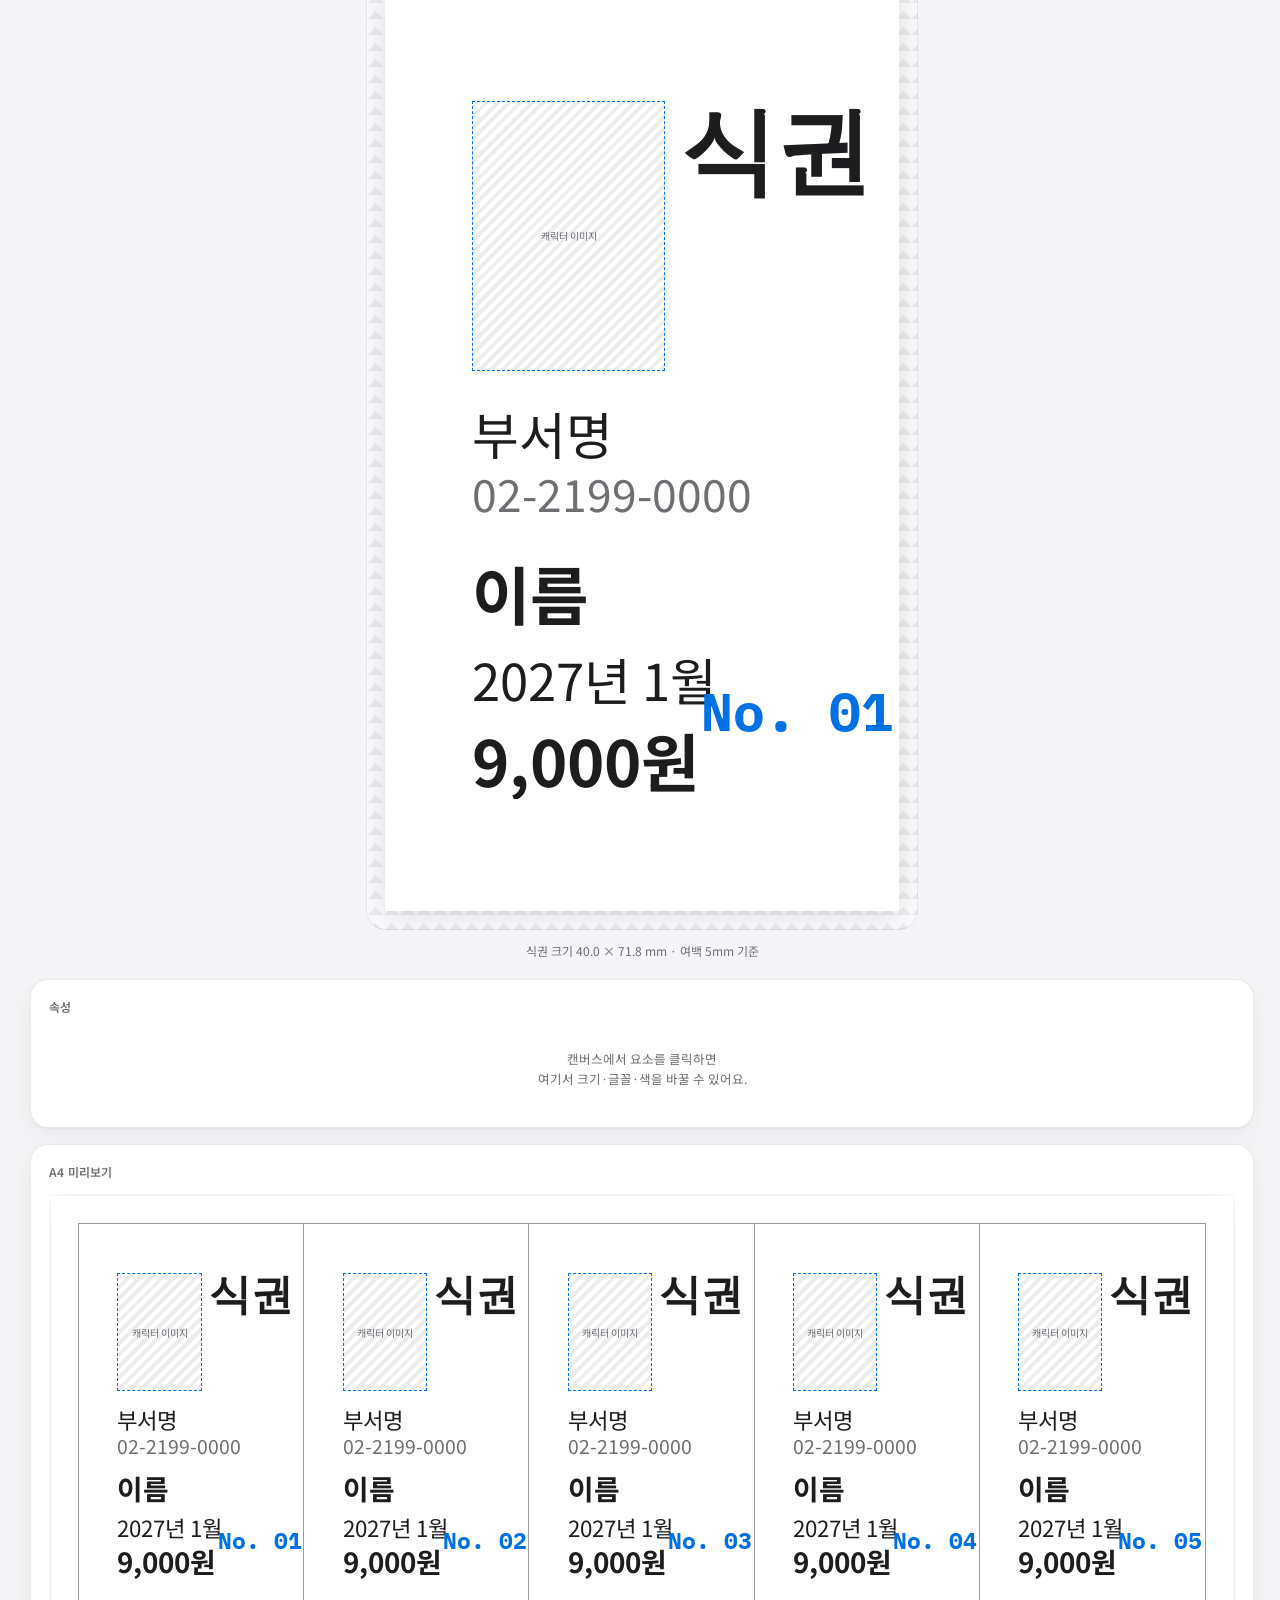
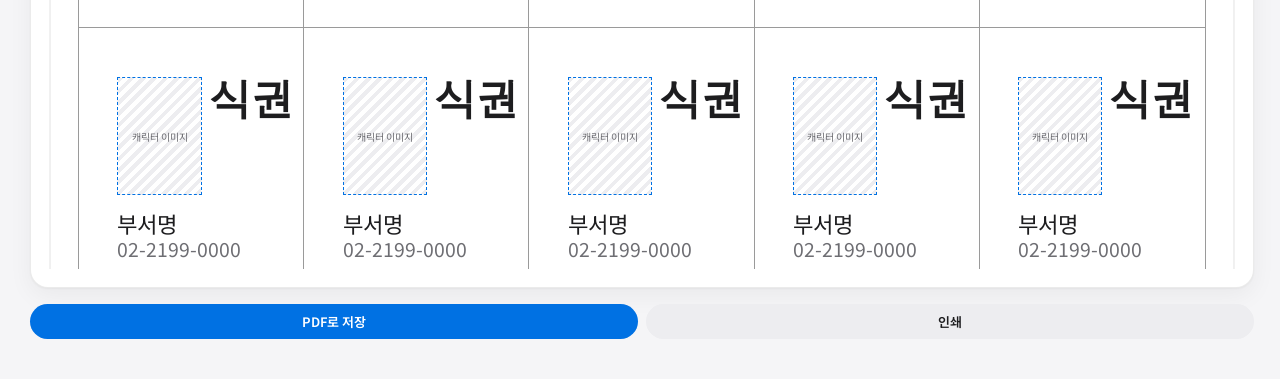
==== commit 493ccb3f: "Update page layout hints and logic for byNumber mode" ====
--- a/coupon-editor/index.html
+++ b/coupon-editor/index.html
@@ -352,7 +352,7 @@
             </label>
             <label class="radio-label">
               <input type="radio" name="pageLayoutMode" value="byNumber">
-              번호별로 모아서 <span class="radio-sub">(겹쳐 자르기용 · 1·11번, 2·12번…끼리 한 장)</span>
+              번호별로 모아서 <span class="radio-sub">(겹쳐 자르기용 · 5명 이하는 1·6·11·16번씩, 6명 이상은 1·11번씩 한 장)</span>
             </label>
           </div>
           <p class="hint" id="pageLayoutModeHint"></p>
@@ -1007,21 +1007,32 @@
     return out;
   }
 
+  // How many people share one page in 'byNumber' mode, and therefore how many
+  // different ticket numbers fit onto that same page — smaller teams get more
+  // numbers per page instead of leaving most of the sheet blank. With the
+  // standard 20-cell grid: teams of 5 or fewer get groups of 5 people × 4
+  // numbers per page (1·6·11·16 together); teams of 6+ get groups of 10 people
+  // × 2 numbers per page (1·11 together), same as before.
+  function byNumberGroupSize(cellCount, peopleCount){
+    var groupSize = peopleCount <= 5 ? Math.round(cellCount / 4) : Math.round(cellCount / 2);
+    return Math.max(1, Math.min(cellCount, groupSize));
+  }
+
   // Figures out which (person, ticket number) — if any — belongs in grid cell
   // n (1-based, row-major) of one page, for whichever pageLayoutMode is active.
   // 'byPerson': every cell on the page is the same person, numbered 1..cellCount.
-  // 'byNumber': the page covers exactly ONE number-pair (band, band+half) — the
-  // first half of the cells are that group's people at `band`, the second half
-  // the same people at `band+half`. Printing every band for a group, then
-  // stacking those pages and cutting through one grid cell, pulls out one
-  // person's full 1..cellCount run in two matching piles (their `band` pile and
-  // their `band+half` pile) — no manual sorting needed afterward.
+  // 'byNumber': the page is split into numbersPerPage equal segments of
+  // groupSize cells each — segment k holds that group's people at number
+  // `band + k*groupSize`. Printing every band for a group, then stacking those
+  // pages and cutting through one grid cell, pulls out one person's full
+  // 1..cellCount run in numbersPerPage matching piles — no manual sorting
+  // needed afterward.
   function cellAssignment(spec, n){
     if(spec.mode === 'byNumber'){
-      var half = spec.half;
-      var slotIdx, number;
-      if(n <= half){ slotIdx = n - 1; number = spec.band; }
-      else { slotIdx = n - half - 1; number = spec.band + half; }
+      var groupSize = spec.groupSize;
+      var segment = Math.floor((n - 1) / groupSize);
+      var slotIdx = (n - 1) % groupSize;
+      var number = spec.band + segment * groupSize;
       var person = spec.group[slotIdx];
       return person !== undefined ? { person: person, number: number } : null;
     }
@@ -1036,15 +1047,16 @@
     var names = getNames();
     var cellCount = L.cols * L.rows;
     if(state.pageLayoutMode === 'byNumber'){
-      var half = Math.max(1, Math.floor(cellCount / 2));
-      var groups = chunk(names, half);
+      var groupSize = byNumberGroupSize(cellCount, names.length);
+      var numbersPerPage = Math.max(1, Math.floor(cellCount / groupSize));
+      var groups = chunk(names, groupSize);
       var specs = [];
       groups.forEach(function(group, groupIdx){
-        for(var band = 1; band <= half; band++){
-          specs.push({ mode:'byNumber', half:half, band:band, group:group, groupIdx:groupIdx, groupCount:groups.length });
+        for(var band = 1; band <= groupSize; band++){
+          specs.push({ mode:'byNumber', groupSize:groupSize, numbersPerPage:numbersPerPage, band:band, group:group, groupIdx:groupIdx, groupCount:groups.length });
         }
       });
-      return { L:L, specs:specs, names:names, half:half };
+      return { L:L, specs:specs, names:names, groupSize:groupSize, numbersPerPage:numbersPerPage };
     }
     var specs = names.map(function(personName){ return { mode:'byPerson', personName:personName }; });
     return { L:L, specs:specs, names:names };
@@ -1150,7 +1162,9 @@
       block.className = 'a4-mini-block';
       var labelText;
       if(spec.mode === 'byNumber'){
-        labelText = (pageIdx+1) + '/' + total + ' · ' + spec.band + '번 · ' + (spec.band + spec.half) + '번';
+        var numbers = [];
+        for(var k=0; k<spec.numbersPerPage; k++) numbers.push(spec.band + k*spec.groupSize);
+        labelText = (pageIdx+1) + '/' + total + ' · ' + numbers.join('·') + '번';
         if(spec.groupCount > 1) labelText += ' (그룹 ' + (spec.groupIdx+1) + '/' + spec.groupCount + ')';
       } else if(total > 1 || spec.personName){
         labelText = total > 1 ? ((pageIdx+1) + '/' + total + ' · ' + (spec.personName || '이름 없음')) : (spec.personName || '이름');
@@ -1169,7 +1183,7 @@
     if(hintEl){
       var cellCount = L.cols * L.rows;
       if(state.pageLayoutMode === 'byNumber'){
-        hintEl.textContent = '한 사람당 ' + cellCount + '장(1~' + cellCount + '번) 기준, 최대 ' + plan.half + '명씩 묶어 총 ' + total + '장을 인쇄해요. 인쇄된 순서 그대로 겹쳐서 자르면, 같은 위치에서 나온 조각들이 한 사람의 전체 번호가 됩니다.';
+        hintEl.textContent = '한 사람당 ' + cellCount + '장(1~' + cellCount + '번) 기준, 최대 ' + plan.groupSize + '명씩 묶어 한 장에 번호 ' + plan.numbersPerPage + '개씩 담아 총 ' + total + '장을 인쇄해요. 인쇄된 순서 그대로 겹쳐서 자르면, 같은 위치에서 나온 조각들이 한 사람의 전체 번호가 됩니다.';
       } else {
         hintEl.textContent = '사람마다 한 장씩, 그 사람의 1~' + cellCount + '번이 모두 담긴 페이지가 나와요.';
       }
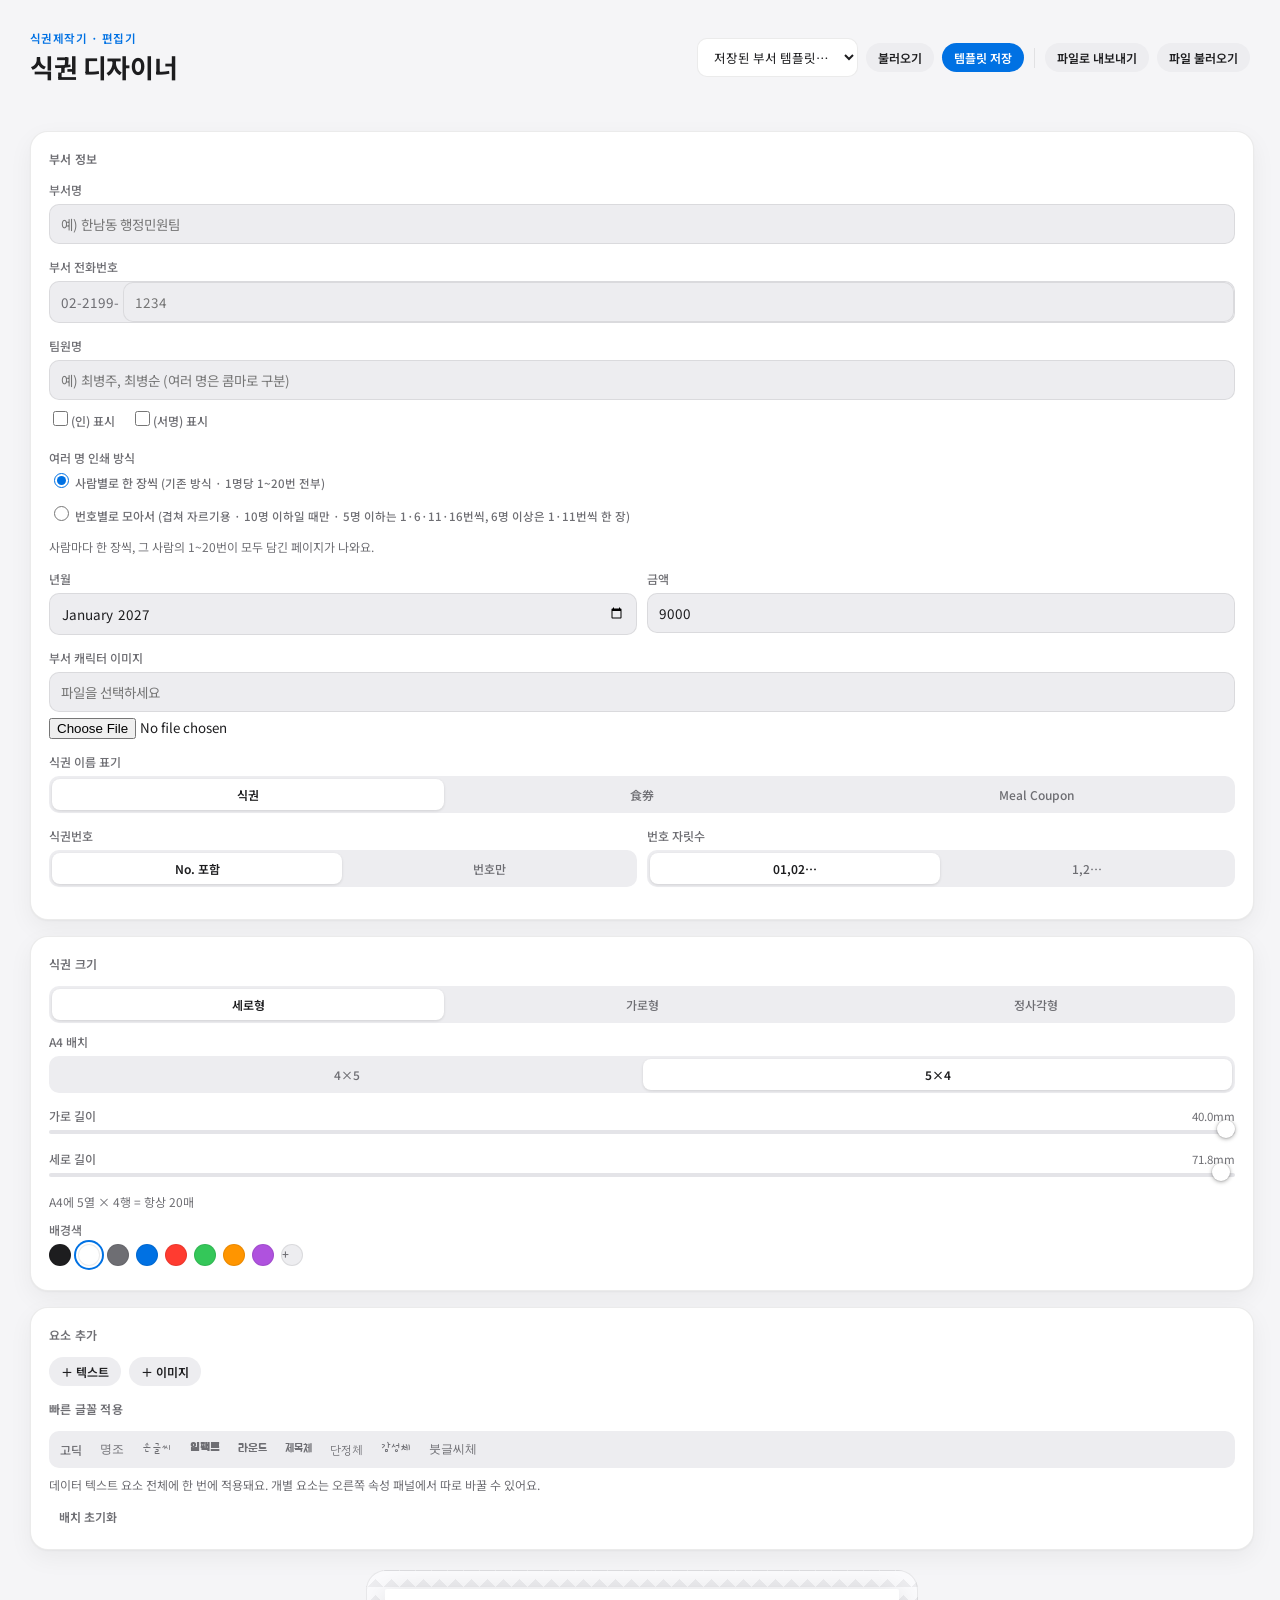
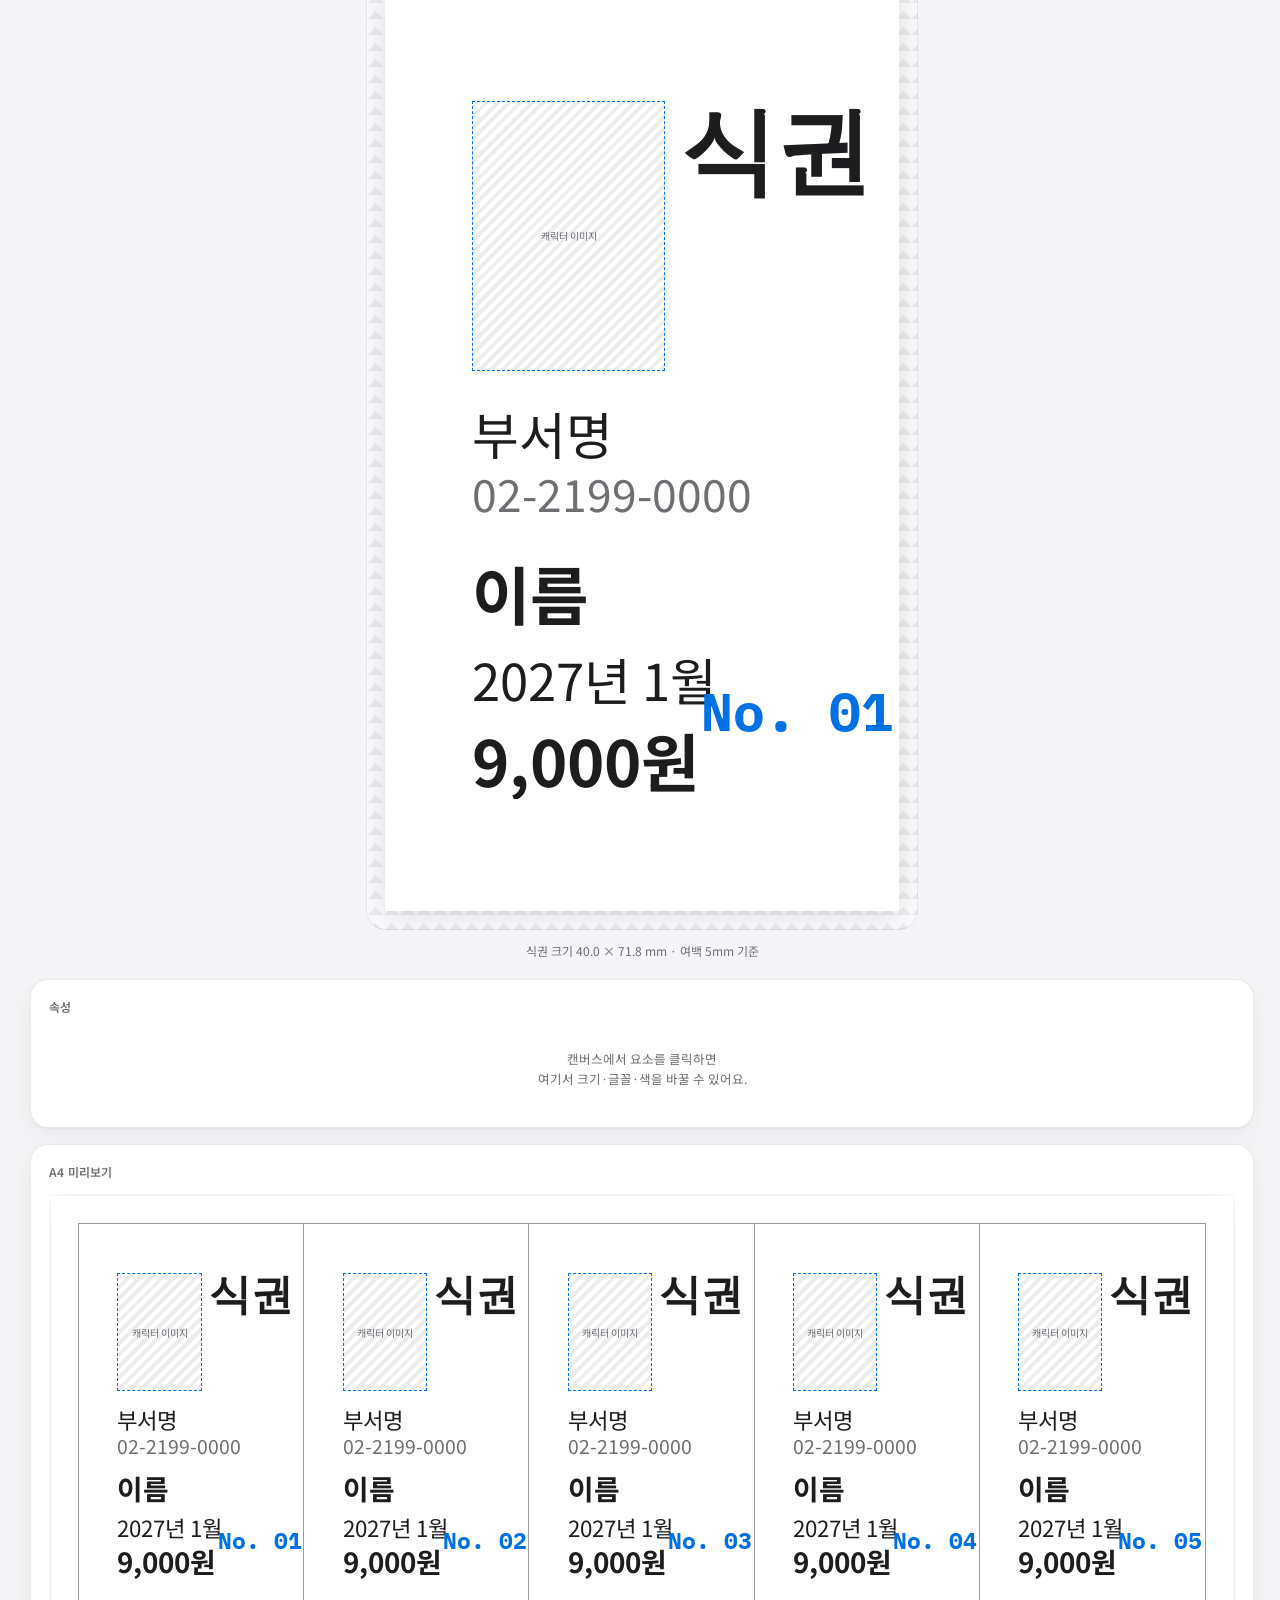
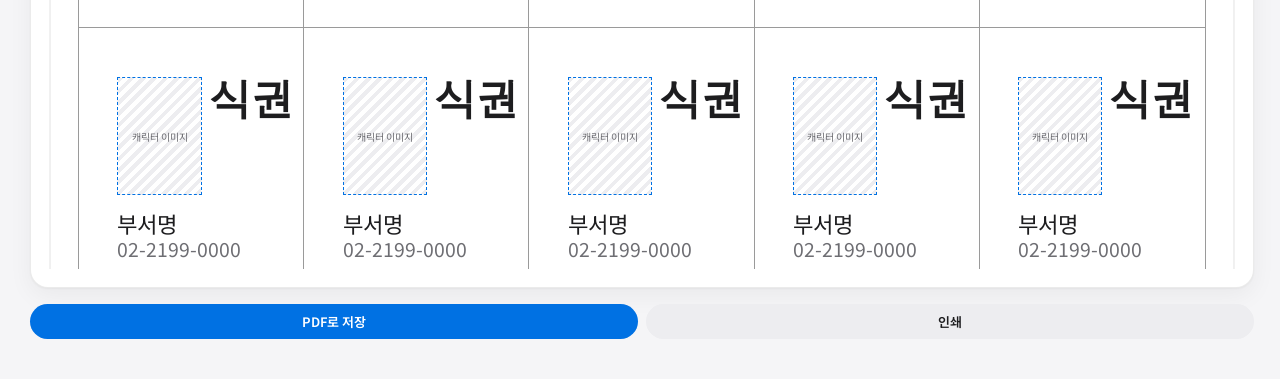
==== commit 58332a89: "Update index.html" ====
--- a/coupon-editor/index.html
+++ b/coupon-editor/index.html
@@ -144,6 +144,8 @@
   }
   .radio-label input{ accent-color:var(--accent); width:15px; height:15px; cursor:pointer; margin-top:1px; flex-shrink:0; }
   .radio-sub{ color:var(--text-secondary); font-size:11.5px; }
+  .radio-label.disabled{ opacity:0.45; cursor:not-allowed; }
+  .radio-label.disabled input{ cursor:not-allowed; }
 
   .swatch-row{ display:flex; gap:7px; flex-wrap:wrap; }
   .swatch{
@@ -347,12 +349,12 @@
           <label>여러 명 인쇄 방식</label>
           <div class="radio-group" id="pageLayoutModeRadios">
             <label class="radio-label">
-              <input type="radio" name="pageLayoutMode" value="byPerson" checked>
+              <input type="radio" name="pageLayoutMode" value="byPerson" id="pageLayoutByPersonRadio" checked>
               사람별로 한 장씩 <span class="radio-sub">(기존 방식 · 1명당 1~20번 전부)</span>
             </label>
-            <label class="radio-label">
-              <input type="radio" name="pageLayoutMode" value="byNumber">
-              번호별로 모아서 <span class="radio-sub">(겹쳐 자르기용 · 5명 이하는 1·6·11·16번씩, 6명 이상은 1·11번씩 한 장)</span>
+            <label class="radio-label" id="pageLayoutByNumberLabel">
+              <input type="radio" name="pageLayoutMode" value="byNumber" id="pageLayoutByNumberRadio">
+              번호별로 모아서 <span class="radio-sub" id="pageLayoutByNumberSub">(겹쳐 자르기용 · 10명 이하일 때만 · 5명 이하는 1·6·11·16번씩, 6명 이상은 1·11번씩 한 장)</span>
             </label>
           </div>
           <p class="hint" id="pageLayoutModeHint"></p>
@@ -1137,7 +1139,28 @@
     return page;
   }
 
+  // '번호별로 모아서' only makes sense up to 10 people (beyond that, more than
+  // one page per number-band would be needed anyway, defeating the point of a
+  // single guillotine cut). Past 10, disable the option and fall back to
+  // 사람별로 한 장씩 automatically — called on every render so it always tracks
+  // the current 팀원명 list, however it changed (typing, template load, undo).
+  function enforcePageLayoutModeAvailability(){
+    var count = (state.data.name || '').split(',').map(function(s){ return s.trim(); }).filter(Boolean).length;
+    var overLimit = count > 10;
+    var radio = document.getElementById('pageLayoutByNumberRadio');
+    var label = document.getElementById('pageLayoutByNumberLabel');
+    if(radio) radio.disabled = overLimit;
+    if(label) label.classList.toggle('disabled', overLimit);
+    if(overLimit && state.pageLayoutMode === 'byNumber'){
+      state.pageLayoutMode = 'byPerson';
+      var byPersonRadio = document.getElementById('pageLayoutByPersonRadio');
+      if(byPersonRadio) byPersonRadio.checked = true;
+    }
+    return { overLimit: overLimit, count: count };
+  }
+
   function renderA4Mini(){
+    var avail = enforcePageLayoutModeAvailability();
     var plan = buildPagePlan();
     var L = plan.L;
     var wrap = document.getElementById('a4MiniWrap');
@@ -1182,7 +1205,9 @@
     var hintEl = document.getElementById('pageLayoutModeHint');
     if(hintEl){
       var cellCount = L.cols * L.rows;
-      if(state.pageLayoutMode === 'byNumber'){
+      if(avail.overLimit){
+        hintEl.textContent = '현재 ' + avail.count + '명 — 10명을 넘으면 번호별로 모아서는 쓸 수 없어서, 사람별로 한 장씩으로 자동 전환했어요.';
+      } else if(state.pageLayoutMode === 'byNumber'){
         hintEl.textContent = '한 사람당 ' + cellCount + '장(1~' + cellCount + '번) 기준, 최대 ' + plan.groupSize + '명씩 묶어 한 장에 번호 ' + plan.numbersPerPage + '개씩 담아 총 ' + total + '장을 인쇄해요. 인쇄된 순서 그대로 겹쳐서 자르면, 같은 위치에서 나온 조각들이 한 사람의 전체 번호가 됩니다.';
       } else {
         hintEl.textContent = '사람마다 한 장씩, 그 사람의 1~' + cellCount + '번이 모두 담긴 페이지가 나와요.';
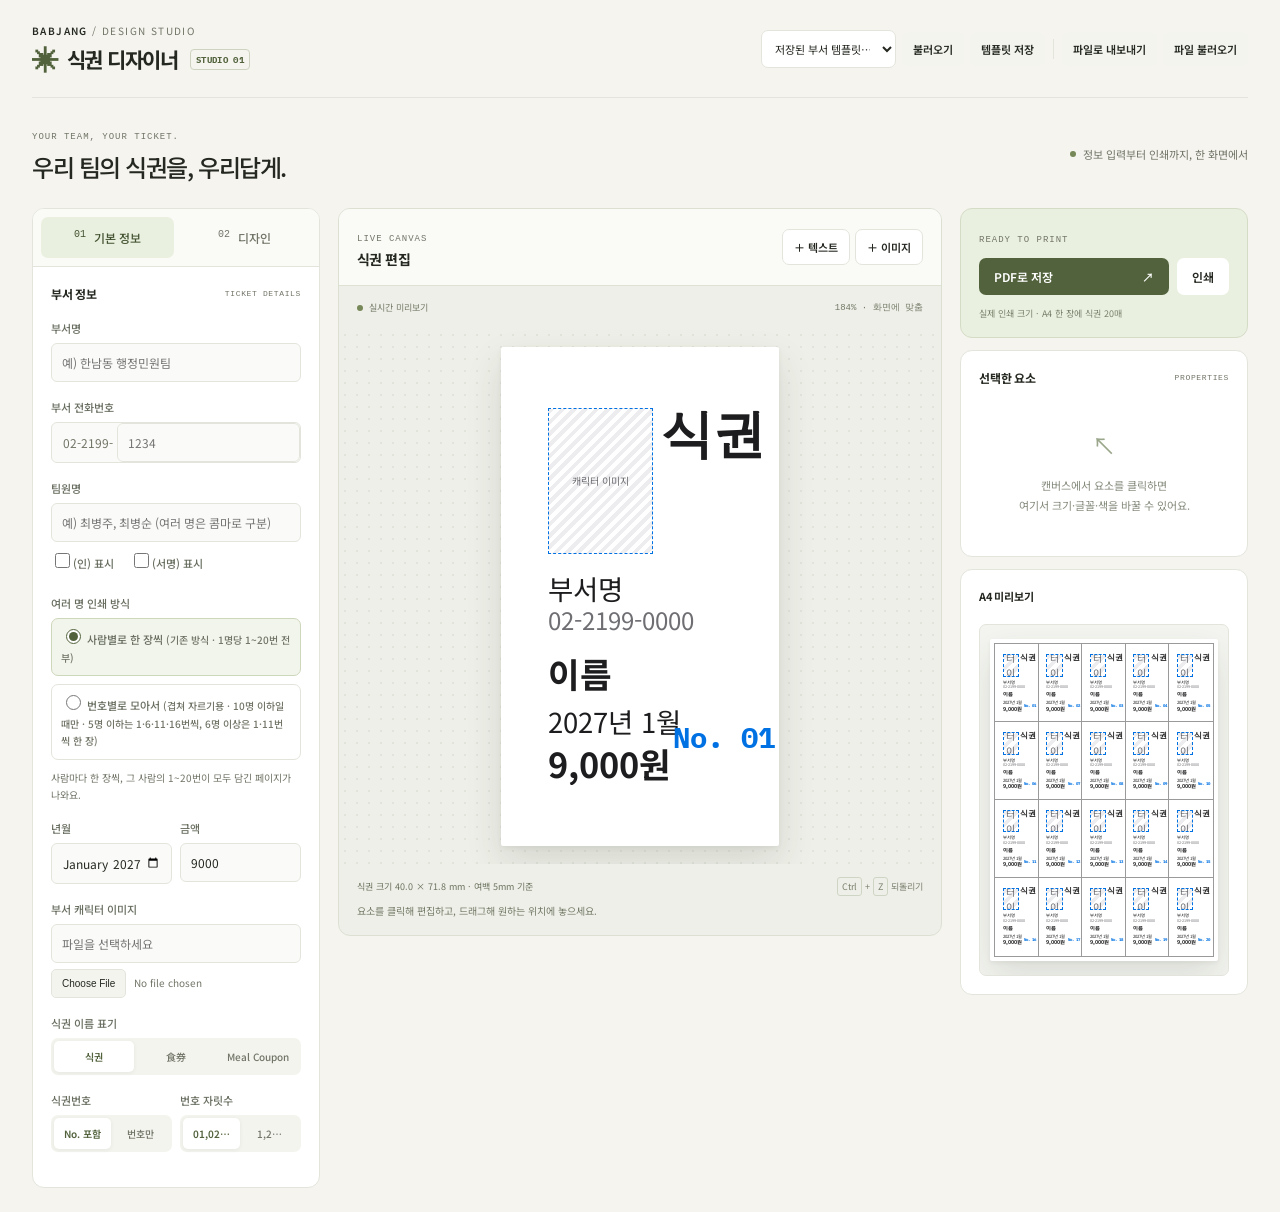
==== commit e00f5cd1: "Redesign coupon editor as a responsive olive studio" ====
--- a/coupon-editor/index.html
+++ b/coupon-editor/index.html
@@ -1,3 +1,8 @@
+<!doctype html>
+<html lang="ko">
+<head>
+<meta charset="utf-8">
+<meta name="viewport" content="width=device-width, initial-scale=1">
 <title>식권 디자이너</title>
 <style>
   :root{
@@ -301,17 +306,20 @@
 </style>
 <link rel="stylesheet" href="https://fonts.googleapis.com/css2?family=Noto+Serif+KR:wght@500;700&family=Noto+Sans+KR:wght@400;500;700&family=IBM+Plex+Mono:wght@400;500;600;700&family=Gaegu:wght@400;700&family=Black+Han+Sans&family=Jua&family=Do+Hyeon&family=Gowun+Dodum&family=Gamja+Flower&family=Song+Myung&display=swap">
 
+<link rel="stylesheet" href="studio.css">
+</head>
+<body>
 <div class="app">
 
   <div class="topbar">
     <div class="brandline">
-      <div class="kicker">식권제작기 · 편집기</div>
-      <h1>식권 디자이너</h1>
+      <a class="kicker" href="/">BABJANG <span>/ DESIGN STUDIO</span></a>
+      <h1><span class="brand-mark" aria-hidden="true">✳</span> 식권 디자이너<span class="edition">STUDIO 01</span></h1>
     </div>
-    <div class="tpl-controls">
-      <select id="tplSelect"><option value="">저장된 부서 템플릿…</option></select>
+    <div class="tpl-controls" aria-label="템플릿 관리">
+      <select id="tplSelect" aria-label="저장된 부서 템플릿"><option value="">저장된 부서 템플릿…</option></select>
       <button class="btn small" id="loadTplBtn">불러오기</button>
-      <button class="btn small primary" id="saveTplBtn">템플릿 저장</button>
+      <button class="btn small" id="saveTplBtn">템플릿 저장</button>
       <span class="tpl-divider"></span>
       <button class="btn small" id="exportTplBtn" title="템플릿을 파일로 저장해서 다른 사람에게 전달할 수 있어요">파일로 내보내기</button>
       <button class="btn small" id="importTplBtn" title="다른 사람이 보낸 템플릿 파일을 불러와요">파일 불러오기</button>
@@ -319,26 +327,31 @@
     </div>
   </div>
 
+  <div class="studio-intro"><div><span class="eyebrow">YOUR TEAM, YOUR TICKET.</span><p>우리 팀의 식권을, 우리답게.</p></div><div class="intro-note"><span class="status-dot"></span> 정보 입력부터 인쇄까지, 한 화면에서</div></div>
   <div class="layout">
 
     <!-- LEFT -->
     <div class="left-col">
+      <div class="settings-tabs" role="tablist" aria-label="식권 설정">
+        <button id="infoTab" role="tab" aria-selected="true" aria-controls="infoSettings" tabindex="0">01 <span>기본 정보</span></button>
+        <button id="designTab" role="tab" aria-selected="false" aria-controls="designSettings" tabindex="-1">02 <span>디자인</span></button>
+      </div><div id="infoSettings" role="tabpanel" aria-labelledby="infoTab">
 
       <div class="panel">
-        <h2>부서 정보</h2>
+        <h2>부서 정보 <span class="panel-caption">TICKET DETAILS</span></h2>
         <div class="field">
-          <label>부서명</label>
+          <label for="f-dept">부서명</label>
           <input type="text" id="f-dept" placeholder="예) 한남동 행정민원팀">
         </div>
         <div class="field">
-          <label>부서 전화번호</label>
+          <label for="f-phone">부서 전화번호</label>
           <div class="phone-input">
             <span class="prefix">02-2199-</span>
             <input type="text" id="f-phone" placeholder="1234" maxlength="6">
           </div>
         </div>
         <div class="field">
-          <label>팀원명</label>
+          <label for="f-name">팀원명</label>
           <input type="text" id="f-name" placeholder="예) 최병주, 최병순 (여러 명은 콤마로 구분)" style="margin-bottom:8px;">
           <div style="display:flex; gap:16px;">
             <label class="checkbox-label"><input type="checkbox" id="f-mark-in">(인) 표시</label>
@@ -361,16 +374,16 @@
         </div>
         <div class="field-row">
           <div class="field">
-            <label>년월</label>
+            <label for="f-yearmonth">년월</label>
             <input type="month" id="f-yearmonth">
           </div>
           <div class="field">
-            <label>금액</label>
+            <label for="f-amount">금액</label>
             <input type="number" id="f-amount" step="500">
           </div>
         </div>
         <div class="field">
-          <label>부서 캐릭터 이미지</label>
+          <label for="f-character">부서 캐릭터 이미지</label>
           <input type="text" id="f-character-name" disabled placeholder="파일을 선택하세요" style="margin-bottom:6px;">
           <input type="file" id="f-character" accept="image/*">
         </div>
@@ -400,8 +413,9 @@
         </div>
       </div>
 
+      </div><div id="designSettings" role="tabpanel" aria-labelledby="designTab" hidden>
       <div class="panel">
-        <h2>식권 크기</h2>
+        <h2>식권 크기 <span class="panel-caption">FORMAT</span></h2>
         <div class="segmented" id="shapePills">
           <span class="seg" data-shape="vertical">세로형</span>
           <span class="seg" data-shape="horizontal">가로형</span>
@@ -415,11 +429,11 @@
           </div>
         </div>
         <div class="field" style="margin-top:14px;">
-          <div class="row-label"><label style="margin-bottom:0;">가로 길이</label><span class="val" id="wVal">50.0mm</span></div>
+          <div class="row-label"><label for="wSlider" style="margin-bottom:0;">가로 길이</label><span class="val" id="wVal">50.0mm</span></div>
           <input type="range" id="wSlider" min="25" max="140" step="0.5">
         </div>
         <div class="field">
-          <div class="row-label"><label style="margin-bottom:0;">세로 길이</label><span class="val" id="hVal">57.4mm</span></div>
+          <div class="row-label"><label for="hSlider" style="margin-bottom:0;">세로 길이</label><span class="val" id="hVal">57.4mm</span></div>
           <input type="range" id="hSlider" min="25" max="160" step="0.5">
         </div>
         <p class="hint" id="gridHint"></p>
@@ -430,12 +444,6 @@
       </div>
 
       <div class="panel">
-        <h2>요소 추가</h2>
-        <div class="toolbar-row">
-          <button class="btn small" id="addTextBtn">＋ 텍스트</button>
-          <button class="btn small" id="addImageBtn">＋ 이미지</button>
-          <input type="file" id="addImageInput" accept="image/*" style="display:none;">
-        </div>
         <h2 style="margin-top:4px;">빠른 글꼴 적용</h2>
         <div class="segmented wrap" id="fontPills">
           <span class="seg" data-font="Noto Sans KR" style="font-family:'Noto Sans KR',sans-serif;">고딕</span>
@@ -452,33 +460,42 @@
         <button class="btn subtle small" id="resetBtn" style="margin-top:8px;">배치 초기화</button>
       </div>
 
-    </div>
+    </div></div>
 
     <!-- CENTER -->
     <div class="canvas-wrap">
+      <div class="workspace-toolbar">
+        <div><span class="eyebrow">LIVE CANVAS</span><h2>식권 편집</h2></div>
+        <div class="toolbar-row">
+          <button class="btn small" id="addTextBtn">＋ 텍스트</button>
+          <button class="btn small" id="addImageBtn">＋ 이미지</button>
+          <input type="file" id="addImageInput" accept="image/*" style="display:none;">
+        </div>
+      </div>
+      <div class="canvas-meta"><span><span class="status-dot"></span> 실시간 미리보기</span><span id="zoomNote"></span></div>
       <div class="canvas-outer" id="canvasOuter">
         <div class="ticket-canvas" id="ticketCanvas"></div>
       </div>
-      <div class="size-note" id="sizeNote"></div>
+      <div class="canvas-footer"><div class="size-note" id="sizeNote"></div><span class="canvas-shortcut"><kbd>Ctrl</kbd> + <kbd>Z</kbd> 되돌리기</span></div>
+      <p class="workspace-hint">요소를 클릭해 편집하고, 드래그해 원하는 위치에 놓으세요.</p>
     </div>
 
     <!-- RIGHT -->
     <div class="right-col">
+      <div class="output-actions"><span class="eyebrow">READY TO PRINT</span><div class="output-buttons">
+        <button class="btn primary" id="pdfBtn">PDF로 저장 <span aria-hidden="true">↗</span></button>
+        <button class="btn" id="printBtn">인쇄</button></div><p>실제 인쇄 크기 · A4 한 장에 식권 20매</p>
+      </div>
       <div class="panel" id="propsPanel">
-        <h2>속성</h2>
+        <h2>선택한 요소 <span class="panel-caption">PROPERTIES</span></h2>
         <div class="props-empty" id="propsEmpty">캔버스에서 요소를 클릭하면<br>여기서 크기·글꼴·색을 바꿀 수 있어요.</div>
         <div id="propsBody" style="display:none;"></div>
       </div>
 
-      <div class="panel">
+      <div class="panel preview-panel">
         <h2 id="a4Heading">A4 미리보기</h2>
         <div class="a4-mini-wrap" id="a4MiniWrap"></div>
       </div>
-
-      <div style="display:flex; gap:8px;">
-        <button class="btn primary" id="pdfBtn" style="flex:1;">PDF로 저장</button>
-        <button class="btn" id="printBtn" style="flex:1;">인쇄</button>
-      </div>
     </div>
 
   </div>
@@ -488,6 +505,7 @@
 <div class="context-menu" id="ctxMenu">
   <div class="item danger" id="ctxDelete"><span>요소 삭제</span><span class="kbd">Delete</span></div>
 </div>
+<div id="studioNotice" class="studio-notice" role="status" aria-live="polite" hidden></div>
 
 <div class="crop-backdrop" id="cropBackdrop">
   <div class="crop-modal">
@@ -957,20 +975,22 @@
 
   // 가로형 식권은 폭이 넓어서 고정 배율(3.4배)로는 편집 영역보다 커져 왼쪽으로 잘려
   // 보였다 — 실제로 쓸 수 있는 폭에 맞춰 배율을 낮춰서 항상 전체가 한 화면에 보이게 한다.
-  var MAX_EDIT_ZOOM = 3.4, MIN_EDIT_ZOOM = 1.3;
+  var MAX_EDIT_ZOOM = 3.4;
   var OUTER_PAD_PX = 36; // .canvas-outer's 18px padding on each side
   function fitEditZoom(){
     var outer = document.getElementById('canvasOuter');
     var availW = (outer.clientWidth || 0) - OUTER_PAD_PX;
     if(availW <= 0) return MAX_EDIT_ZOOM;
-    var fit = availW / (state.ticketW * PX_PER_MM);
-    return Math.max(MIN_EDIT_ZOOM, Math.min(MAX_EDIT_ZOOM, fit));
+    var availH = outer.clientHeight - OUTER_PAD_PX;
+    var fit = Math.min(availW / (state.ticketW * PX_PER_MM), availH / (state.ticketH * PX_PER_MM));
+    return Math.max(0.1, Math.min(MAX_EDIT_ZOOM, fit));
   }
 
   function renderEditCanvas(opts){
     opts = opts || {};
     var canvas = document.getElementById('ticketCanvas');
     EDIT_ZOOM = fitEditZoom();
+    document.getElementById('zoomNote').textContent = Math.round(EDIT_ZOOM * 100) + '% · 화면에 맞춤';
     var scale = PX_PER_MM * EDIT_ZOOM;
     canvas.style.width = (state.ticketW*scale) + 'px';
     canvas.style.height = (state.ticketH*scale) + 'px';
@@ -1164,7 +1184,8 @@
     var plan = buildPagePlan();
     var L = plan.L;
     var wrap = document.getElementById('a4MiniWrap');
-    var boxW = wrap.clientWidth || 340;
+    var wrapStyle = getComputedStyle(wrap);
+    var boxW = (wrap.clientWidth - parseFloat(wrapStyle.paddingLeft) - parseFloat(wrapStyle.paddingRight)) || 340;
     // scale here is CSS px per mm, chosen so the page is exactly boxW wide (mini.style.width
     // below is L.pageW*scale, i.e. must equal boxW). Dividing by PX_PER_MM too — as this used
     // to — left the whole preview rendering at roughly 1/3.8 of the intended size.
@@ -2079,7 +2100,7 @@
     try{
       localStorage.setItem(TPL_PREFIX+state.data.dept, JSON.stringify(tplPayload()));
       refreshTplList();
-      alert('"' + state.data.dept + '" 템플릿을 저장했어요. (이 브라우저에만 저장됩니다)');
+      showStudioNotice('"' + state.data.dept + '" 템플릿을 이 브라우저에 저장했어요.');
     }catch(err){ alert('저장에 실패했어요.'); }
   });
   document.getElementById('loadTplBtn').addEventListener('click', function(){
@@ -2134,6 +2155,46 @@
   document.getElementById('printBtn').addEventListener('click', printTickets);
   document.getElementById('pdfBtn').addEventListener('click', downloadPdf);
 
+  // Studio navigation changes only the controls, never the ticket data.
+  var noticeTimer;
+  function showStudioNotice(message){
+    var notice = document.getElementById('studioNotice');
+    notice.textContent = message; notice.hidden = false;
+    clearTimeout(noticeTimer);
+    noticeTimer = setTimeout(function(){ notice.hidden = true; }, 5000);
+  }
+  var tabs = Array.from(document.querySelectorAll('.settings-tabs [role="tab"]'));
+  function activateTab(tab){
+    tabs.forEach(function(t){
+      var active = t === tab;
+      t.setAttribute('aria-selected', String(active)); t.tabIndex = active ? 0 : -1;
+      document.getElementById(t.getAttribute('aria-controls')).hidden = !active;
+    });
+  }
+  tabs.forEach(function(t, idx){
+    t.addEventListener('click', function(){ activateTab(t); });
+    t.addEventListener('keydown', function(e){
+      if(['ArrowLeft','ArrowRight','Home','End'].indexOf(e.key) < 0) return;
+      e.preventDefault();
+      var next = e.key === 'Home' ? tabs[0] : e.key === 'End' ? tabs[tabs.length-1] : tabs[(idx+1)%tabs.length];
+      activateTab(next); next.focus();
+    });
+  });
+  document.querySelectorAll('.segmented .seg').forEach(function(seg){
+    seg.setAttribute('role', 'button'); seg.tabIndex = 0;
+    seg.addEventListener('keydown', function(e){
+      if(e.key === 'Enter' || e.key === ' '){ e.preventDefault(); seg.click(); }
+    });
+  });
+  // Input changes rebuild the canvas; resize does so only when dimensions change.
+  if(window.ResizeObserver){
+    var lastCanvasSize = '';
+    new ResizeObserver(function(entries){
+      var r = entries[0].contentRect, key = r.width + ':' + r.height;
+      if(key !== lastCanvasSize){ lastCanvasSize = key; renderEditCanvas(); }
+    }).observe(document.getElementById('canvasOuter'));
+  } else { window.addEventListener('resize', function(){ renderEditCanvas(); }); }
+
   // ---------- init ----------
   (function(){
     var max = maxSizeFor(state.shape, state.gridMode);
@@ -2145,3 +2206,6 @@
 
 })();
 </script>
+
+</body>
+</html>
--- a/coupon-editor/studio.css
+++ b/coupon-editor/studio.css
@@ -0,0 +1,90 @@
+/* Calm editorial framing, inspired by CSSDA's September 2026 winners.
+   UI tokens are scoped to .app so the printable ticket keeps its own colors. */
+body{margin:0;background:#f5f4ef;color:#242820;font-family:'Noto Sans KR',sans-serif;}
+.studio-notice{position:fixed;bottom:24px;left:50%;transform:translateX(-50%);z-index:2100;max-width:calc(100vw - 32px);padding:14px 20px;border-radius:9px;background:#35432b;color:#fff;font-size:12px;box-shadow:0 5px 24px #24282025;}
+.app{--bg:#f5f4ef;--surface:#fff;--surface-2:#f8f8f4;--fill:#f3f4ee;--fill-2:#e7eadf;--text:#242820;--text-secondary:#717567;--border:#e3e5dc;--accent:#52623c;--accent-2:#3f4f2e;--canvas-bg:#fff;--shadow-card:none;--shadow-canvas:0 16px 36px #333b2820,0 2px 5px #333b2810;max-width:1800px;padding:0 32px 24px;}
+[hidden]{display:none!important;}
+.topbar{min-height:98px;padding:22px 0;margin:0;border-bottom:1px solid var(--border);gap:20px;}
+.kicker{text-decoration:none;display:block;color:var(--text)!important;font-size:10px!important;letter-spacing:.14em!important;}
+.kicker span{color:var(--text-secondary);font-weight:400;}
+.brandline h1{display:flex;align-items:center;gap:9px;font-size:21px;letter-spacing:-.06em;margin-top:6px;}
+.brand-mark{font-size:27px;color:var(--accent);line-height:1;}
+.edition{font-family:'IBM Plex Mono',monospace;font-size:9px;letter-spacing:.04em;border:1px solid #cdd3c0;padding:4px 5px;border-radius:4px;color:var(--accent);margin-left:3px;}
+.tpl-controls{gap:6px;}
+.tpl-controls select{max-width:170px;border-radius:7px;font-size:11px;padding:9px;}
+.btn{border-radius:7px;font-size:12px;padding:10px 15px;transition:background .16s,box-shadow .16s;}
+.btn.small{font-size:11px;padding:9px 11px;}
+.btn:hover{box-shadow:inset 0 0 0 1px #52623c30;}
+.btn.primary{background:var(--accent);color:white;}
+.btn.primary:hover{background:var(--accent-2);}
+.btn:disabled{opacity:.55;cursor:wait;}
+button:focus-visible,a:focus-visible,.seg:focus-visible,select:focus-visible{outline:2px solid var(--accent);outline-offset:3px;}
+.studio-intro{display:flex;justify-content:space-between;align-items:center;padding:25px 0 24px;}
+.eyebrow{font-family:'IBM Plex Mono',monospace;font-size:9px;font-weight:500;letter-spacing:.11em;color:var(--text-secondary);}
+.studio-intro p{font-size:24px;letter-spacing:-.06em;font-weight:500;margin:6px 0 0;}
+.intro-note{font-size:11px;color:var(--text-secondary);display:flex;align-items:center;gap:7px;}
+.status-dot{display:inline-block;width:6px;height:6px;border-radius:50%;background:#768857;flex-shrink:0;}
+.layout{grid-template-columns:288px minmax(0,1fr) 288px;gap:18px;align-items:start;}
+.left-col,.right-col,.canvas-wrap{min-width:0;}
+.left-col{background:var(--surface);border:1px solid var(--border);border-radius:12px;overflow:hidden;}
+.settings-tabs{display:flex;gap:4px;padding:8px;background:#fafbf7;border-bottom:1px solid var(--border);}
+.settings-tabs button{display:flex;justify-content:center;gap:8px;flex:1;padding:12px 8px;border-radius:7px;color:var(--text-secondary);font-family:'IBM Plex Mono',monospace;font-size:10px;}
+.settings-tabs button span{font-family:'Noto Sans KR',sans-serif;font-size:12px;font-weight:500;}
+.settings-tabs [aria-selected=true]{background:#eaf0df;color:#435332;}
+.panel{border-radius:12px;padding:18px;box-shadow:none;}
+.left-col .panel{border:0;border-radius:0;background:transparent;}
+.left-col .panel+.panel{border-top:1px solid var(--border);margin:0;}
+.panel h2{display:flex;align-items:center;justify-content:space-between;gap:10px;font-size:12px;color:var(--text);font-weight:700;letter-spacing:-.02em;margin-bottom:18px;}
+.panel-caption{font-family:'IBM Plex Mono',monospace;font-size:8px;color:var(--text-secondary);letter-spacing:.08em;font-weight:400;}
+.field{margin-bottom:17px;min-width:0;}
+.field label{color:#686e60;font-size:11px;margin-bottom:7px;}
+.field input[type=text],.field input[type=number],.field input[type=month],.field select{background:#fafbf8;border-radius:6px;padding:10px;font-size:12px;min-width:0;}
+.field input:disabled{color:#8b9081;}
+.phone-input{background:#fafbf8;border-radius:6px;}
+.phone-input input{min-width:0;}
+.phone-input .prefix{font-size:12px;}
+.phone-input:focus-within{outline:2px solid #52623c40;}
+input[type=file]{max-width:100%;font-size:10px;color:var(--text-secondary);}
+input[type=file]::file-selector-button{border:1px solid var(--border);border-radius:5px;padding:8px 10px;background:var(--fill);color:var(--text);cursor:pointer;margin-right:8px;}
+.radio-label{display:grid;grid-template-columns:16px 1fr;gap:5px 7px;padding:9px;border:1px solid var(--border);border-radius:7px;font-size:11px!important;margin:0!important;}
+.radio-label:has(input:checked){background:#f2f5ec;border-color:#cdd7ba;}
+.radio-sub{grid-column:2;font-size:10px;line-height:1.65;}
+.hint{font-size:10px;line-height:1.7;margin-top:9px;}
+.segmented{border-radius:7px;padding:3px;}
+.segmented .seg{font-size:10px;padding:8px 5px;border-radius:5px;}
+.segmented .seg.active{background:white;color:var(--accent);box-shadow:0 1px 4px #333b2812;}
+.field-row{gap:8px;}
+.field-row .segmented .seg{white-space:normal;}
+.swatch-row{gap:8px;}
+.swatch{width:23px;height:23px;}
+.canvas-wrap{display:flex;gap:0;background:#eeefe8;border:1px solid #dce0d2;border-radius:12px;overflow:hidden;position:sticky;top:18px;}
+.workspace-toolbar{display:flex;align-items:center;justify-content:space-between;gap:10px;width:100%;padding:16px 18px;background:#fafbf7;border-bottom:1px solid #dde2d2;}
+.workspace-toolbar h2{font-size:14px;margin:4px 0 0;letter-spacing:-.04em;}
+.workspace-toolbar .toolbar-row{margin:0;gap:5px;}
+.workspace-toolbar .btn{background:white;border:1px solid var(--border);}
+.canvas-meta{display:flex;width:100%;justify-content:space-between;gap:8px;padding:15px 18px;color:#747b68;font-size:9px;}
+.canvas-meta>span:first-child{display:flex;gap:6px;align-items:center;}
+#zoomNote{font-family:'IBM Plex Mono',monospace;font-size:9px;}
+.canvas-outer{background:radial-gradient(#bcc3b140 .8px,transparent .8px) 0 0/12px 12px,#eeefe8;border:0;border-radius:0;padding:18px;width:100%;height:clamp(360px,calc(100dvh - 365px),660px);min-height:0;overflow:auto;}
+.ticket-canvas,.a4-page-mini{--text:#1D1D1F;--text-secondary:#6E6E73;--fill:#EDEDF0;--fill-2:#E4E4E8;--accent:#0071E3;--canvas-bg:#fff;flex-shrink:0;}
+.canvas-footer{padding:16px 18px 10px;display:flex;flex-wrap:wrap;justify-content:space-between;gap:8px;width:100%;}
+.size-note{font-size:9px;color:#6b735f;}
+.canvas-shortcut{font-size:9px;color:#7b826f;}
+kbd{font-family:inherit;border:1px solid #cfd5c5;border-radius:3px;padding:2px 4px;}
+.workspace-hint{font-size:10px;color:#757c69;padding:0 18px 16px;margin:0;width:100%;line-height:1.6;}
+.right-col{gap:12px;}
+.props-empty{font-size:11px;line-height:1.9;padding:18px 0 22px;color:#858b7c;}
+.props-empty:before{content:'↖';display:block;font-size:24px;color:#9ba78b;margin-bottom:7px;}
+.a4-mini-wrap{max-height:400px;background:#f4f5f0;padding:14px 10px;border:1px solid var(--border);border-radius:7px;}
+.a4-mini-label{font-size:10px;}
+.preview-panel h2{font-size:11px;line-height:1.6;}
+.output-actions{padding:17px 18px;border:1px solid #d4dcc6;border-radius:12px;background:#eaf0e0;}
+.output-buttons{display:flex;gap:8px;margin-top:12px;}
+.output-buttons #pdfBtn{flex:1;display:flex;justify-content:space-between;align-items:center;}
+.output-buttons #printBtn{background:#fff;}
+.output-actions p{font-size:9px;color:#78806b;margin:12px 0 0;}
+.context-menu,.crop-modal{background:#fff;color:#242820;--surface:#fff;--text:#242820;--border:#e3e5dc;--fill:#f3f4ee;--text-secondary:#717567;--accent:#52623c;}
+@media(min-width:1500px){.layout{grid-template-columns:310px minmax(0,1fr) 310px;gap:24px;}.panel{padding:22px;}}
+@media(max-width:1100px){.app{padding-inline:20px;}.layout{grid-template-columns:250px minmax(0,1fr);gap:14px;}.right-col{grid-column:2;}.left-col{grid-row:1 / span 2;}.canvas-wrap{position:static;}.topbar{gap:14px;}.tpl-controls{gap:4px;}.tpl-controls .btn.small{font-size:10px;padding:8px;}.edition{display:none;}.canvas-outer{height:460px;}}
+@media(max-width:700px){.app{padding:0 14px 20px;}.topbar{padding:18px 0;}.brandline h1{font-size:20px;}.tpl-controls{width:100%;display:grid;grid-template-columns:repeat(2,minmax(0,1fr));gap:6px;}.tpl-controls select{max-width:none;width:100%;grid-column:1 / -1;}.tpl-divider{display:none;}.tpl-controls .btn.small{font-size:11px;padding:10px 6px;}.studio-intro{padding:20px 0;}.studio-intro p{font-size:21px;}.intro-note{display:none;}.layout{display:flex;flex-direction:column;gap:14px;}.canvas-wrap{order:-1;width:100%;}.left-col,.right-col{width:100%;}.canvas-outer{height:400px;}.workspace-toolbar{padding:14px;}.workspace-toolbar .btn{padding:8px;}.a4-mini-wrap{max-height:430px;}.right-col{display:flex;}.output-actions{position:sticky;bottom:10px;box-shadow:0 5px 20px #333b2815;z-index:10;}}
+@media(prefers-reduced-motion:reduce){*,*::before,*::after{scroll-behavior:auto!important;transition:none!important;}}
